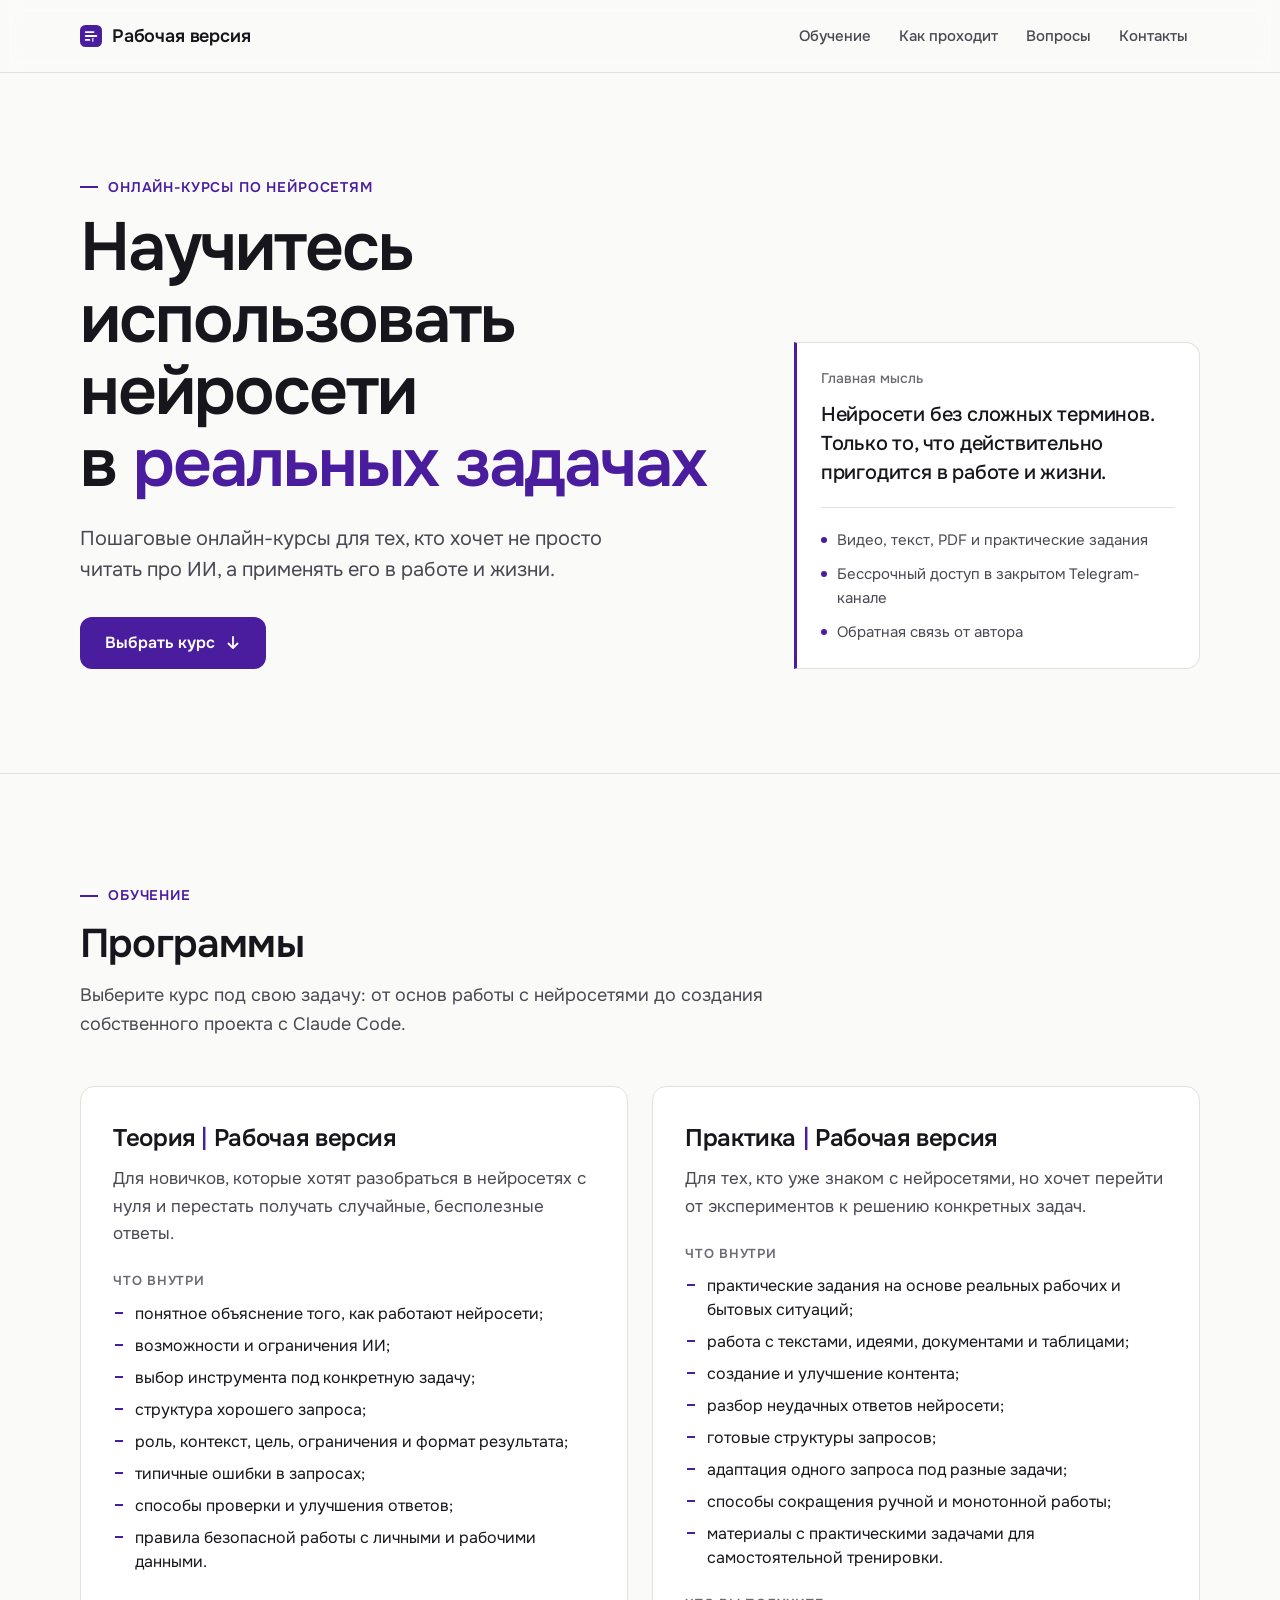
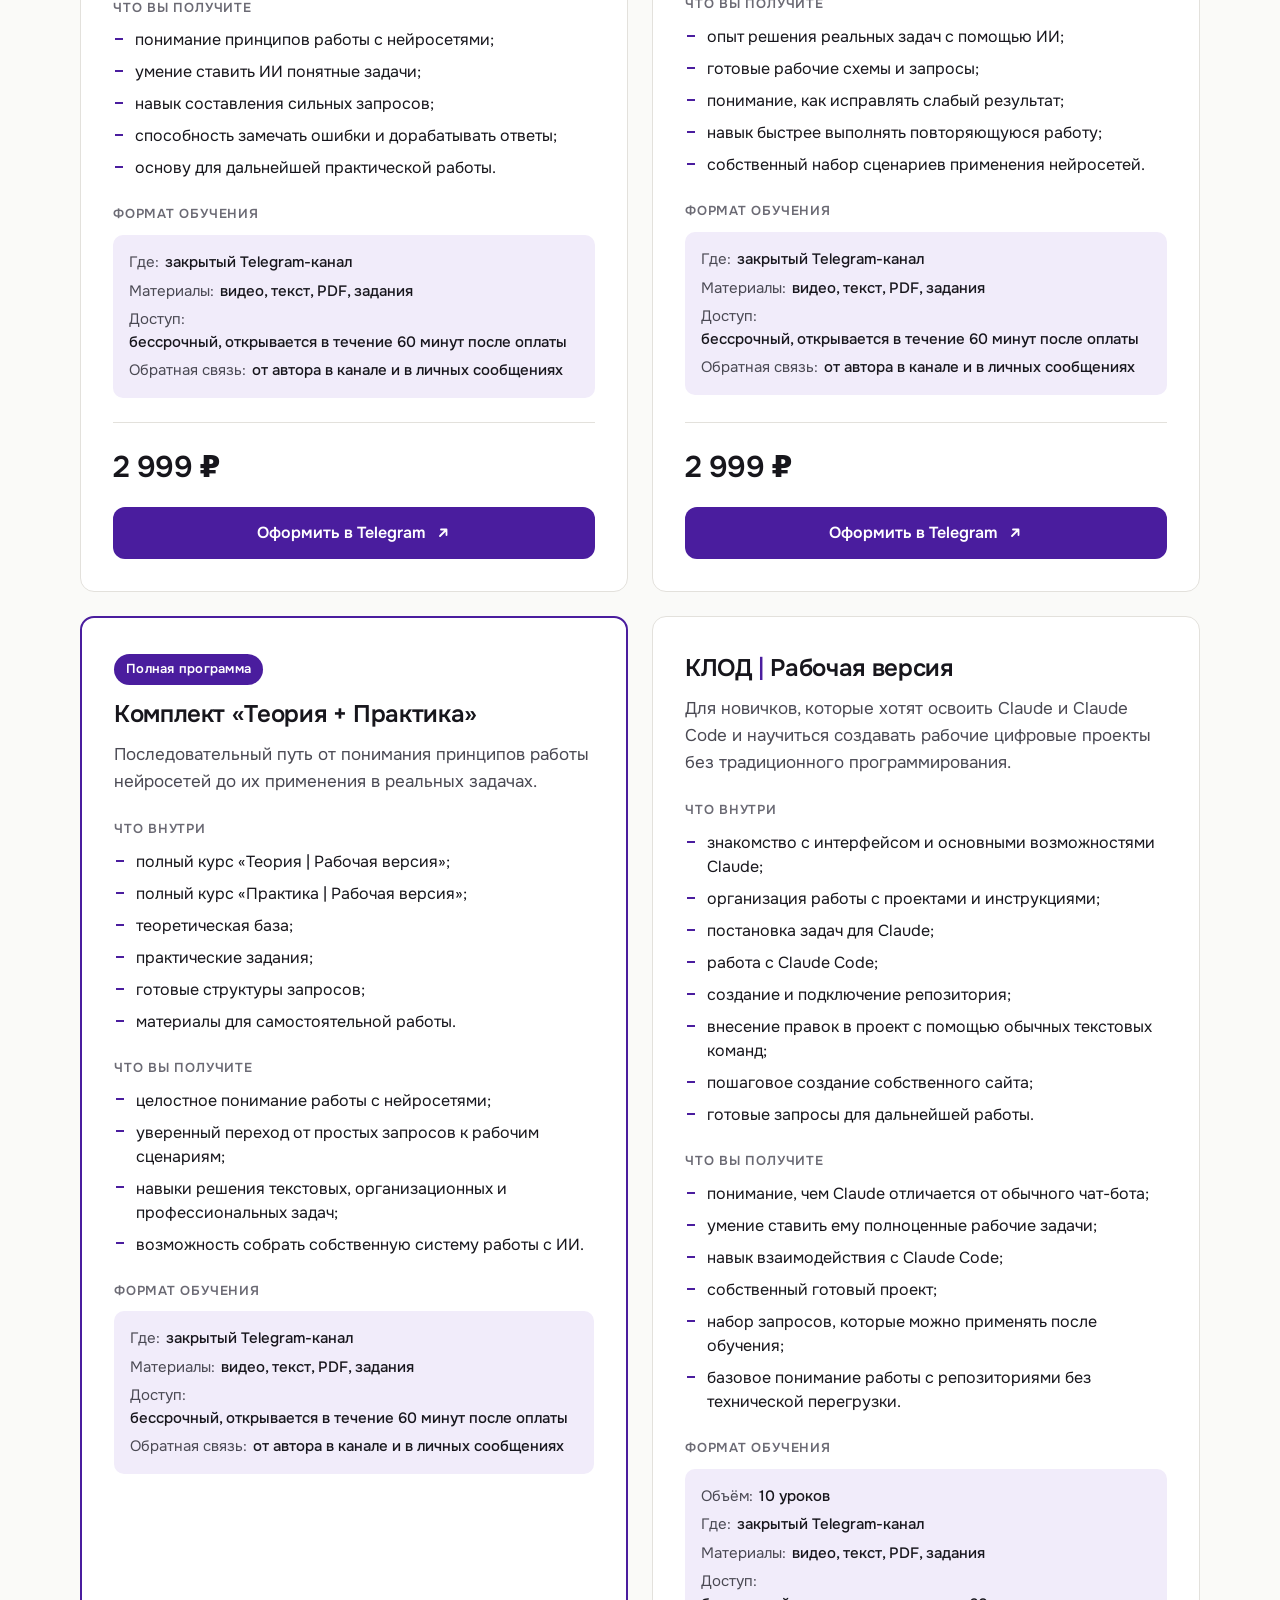
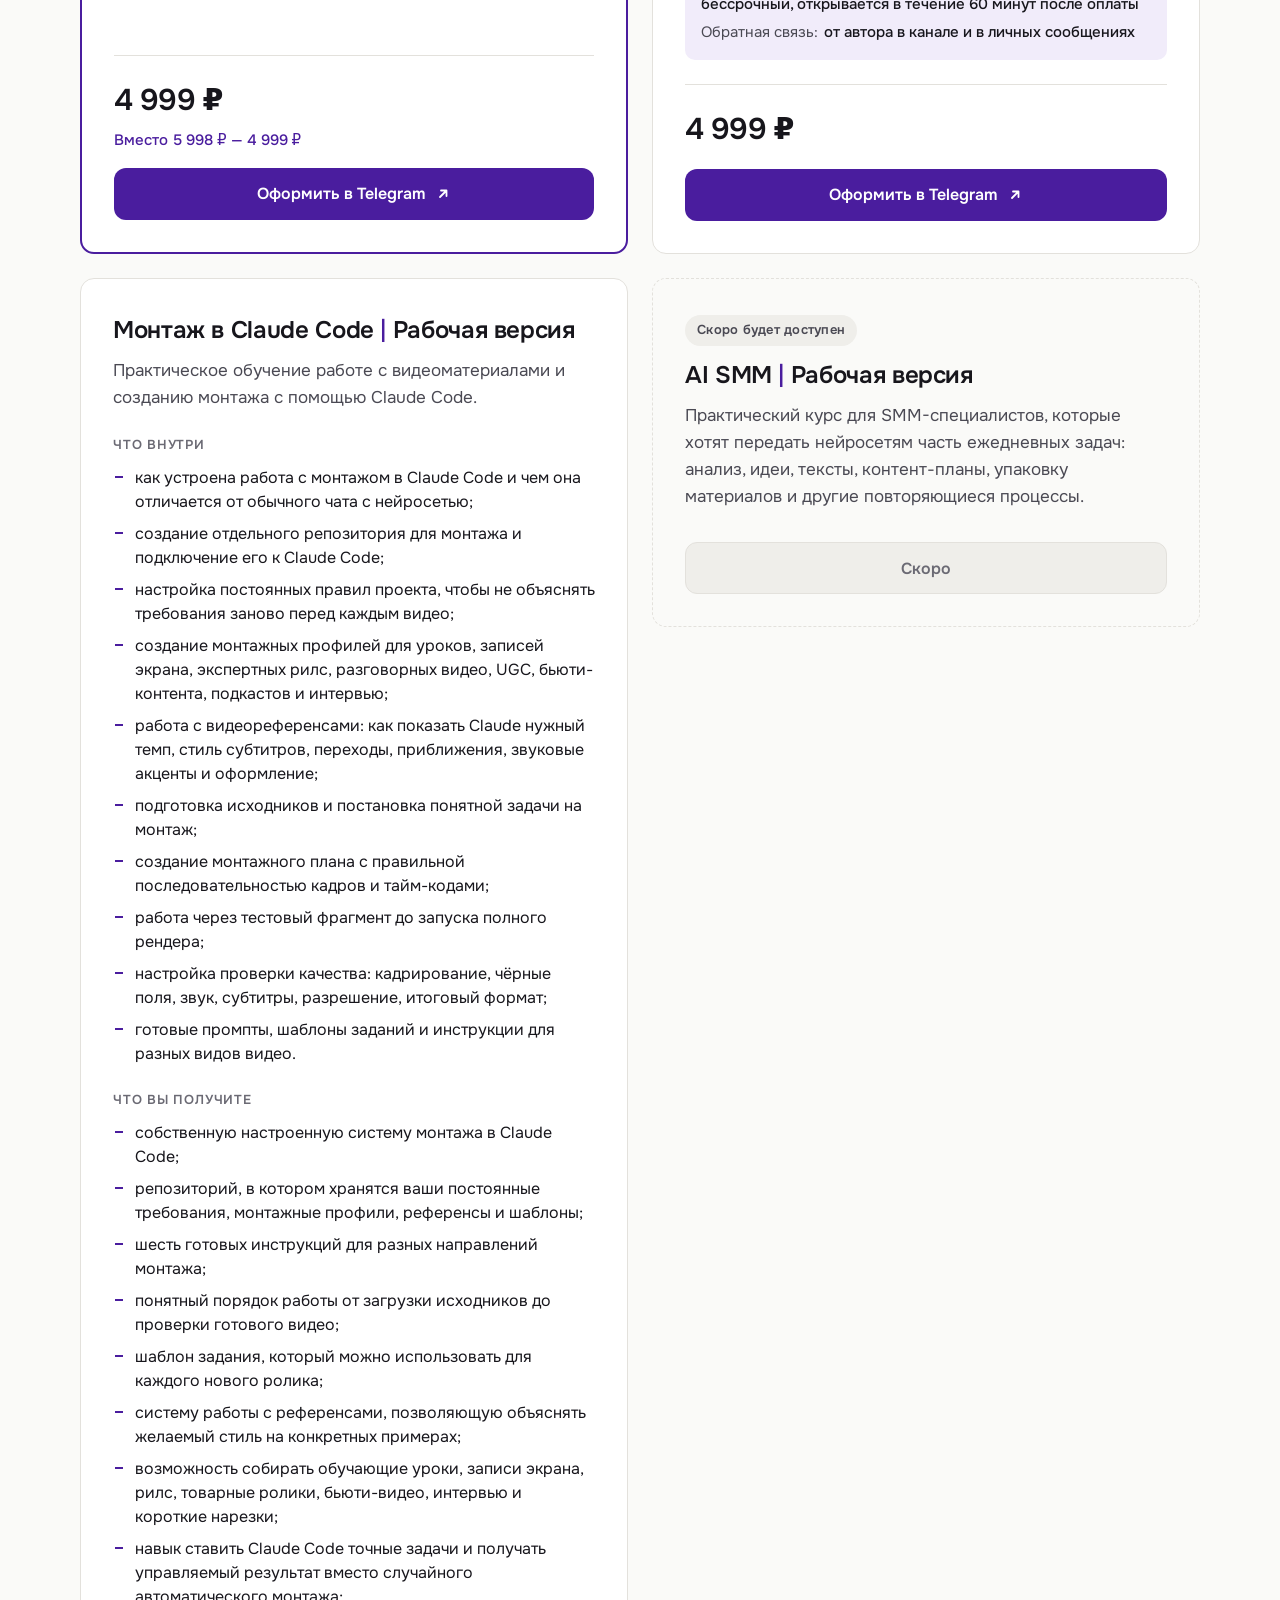
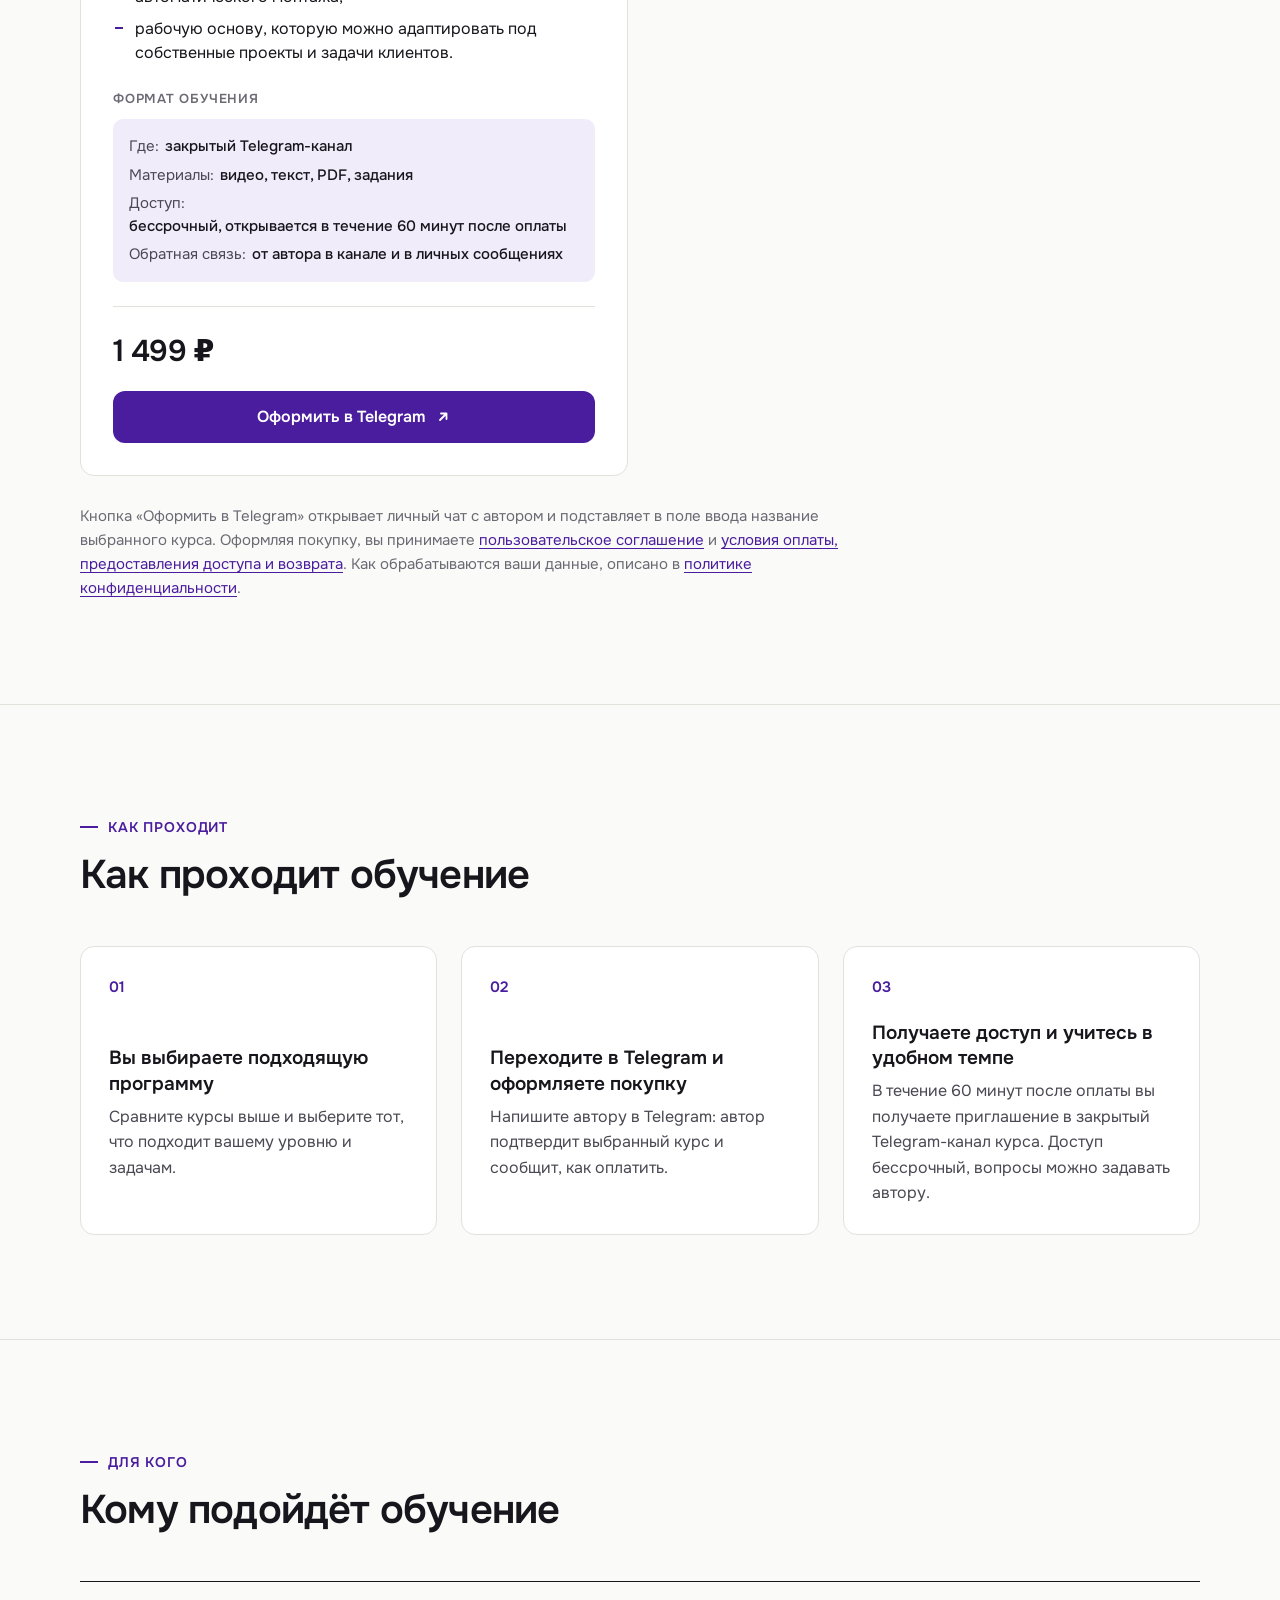
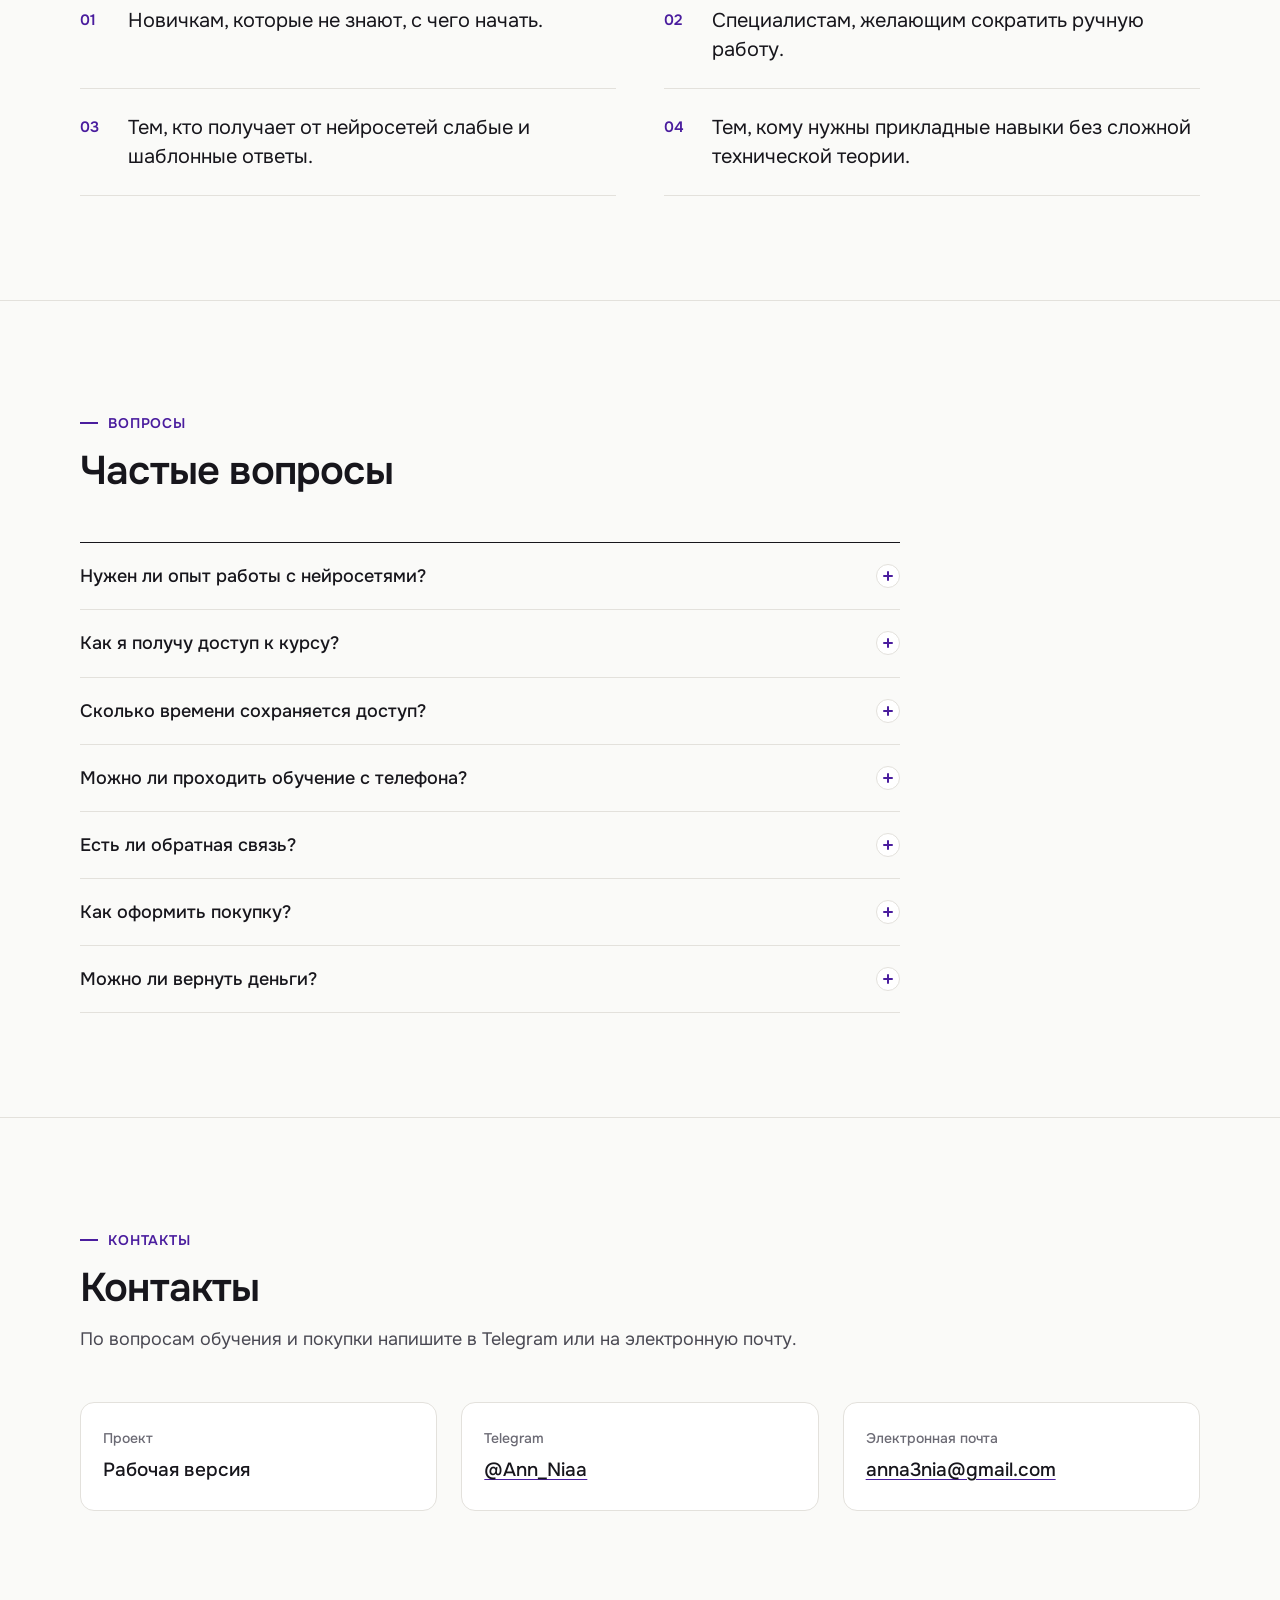
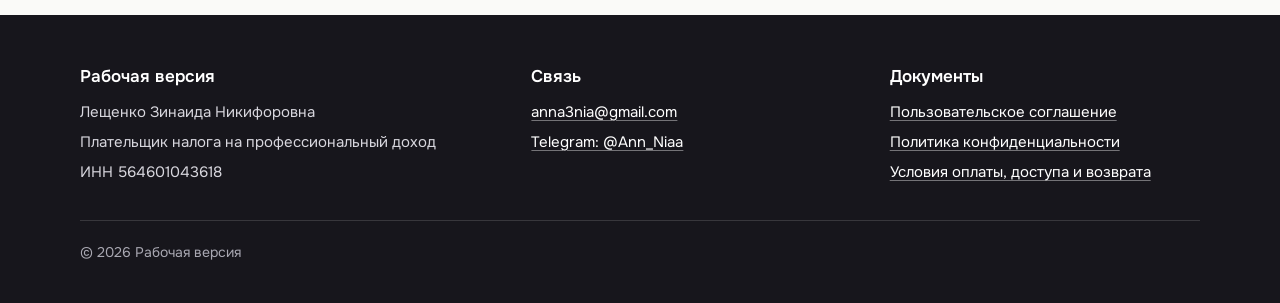
==== index.html @ 1f424701 "Программа курса «Монтаж в Claude Code»: что внутри и что вы получите Co-Authored-By: Claude Opus 5.5" ====
<!doctype html>
<html lang="ru">
<head>
  <meta charset="utf-8">
  <meta name="viewport" content="width=device-width, initial-scale=1">
  <title>Рабочая версия — онлайн-курсы по нейросетям</title>
  <meta name="description" content="Пошаговые онлайн-курсы по нейросетям для новичков и специалистов: теория, практика и работа с Claude и Claude Code. Материалы в закрытом Telegram-канале, бессрочный доступ, обратная связь от автора.">
  <meta name="theme-color" content="#fafaf8">
  <meta property="og:type" content="website">
  <meta property="og:locale" content="ru_RU">
  <meta property="og:title" content="Рабочая версия — онлайн-курсы по нейросетям">
  <meta property="og:description" content="Нейросети без сложных терминов. Только то, что действительно пригодится в работе и жизни.">
  <link rel="icon" href="favicon.svg" type="image/svg+xml">
  <link rel="preload" href="assets/fonts/onest-cyrillic-400-normal.woff2" as="font" type="font/woff2" crossorigin>
  <link rel="preload" href="assets/fonts/onest-cyrillic-600-normal.woff2" as="font" type="font/woff2" crossorigin>
  <link rel="stylesheet" href="assets/styles.css">
  <script>document.documentElement.classList.add("js");</script>
</head>
<body>
  <a class="skip-link" href="#main">Перейти к содержанию</a>

  <header class="site-header">
    <div class="container header-inner">
      <a class="logo" href="#top" aria-label="Рабочая версия — в начало страницы">
        <img class="logo-mark" src="favicon.svg" alt="" width="22" height="22">
        Рабочая версия
      </a>
      <button class="nav-toggle" type="button" aria-expanded="false" aria-controls="site-nav" aria-label="Открыть меню">
        <span class="nav-toggle-icon" aria-hidden="true"></span>
        Меню
      </button>
      <nav class="site-nav" id="site-nav" aria-label="Основная навигация">
        <ul>
          <li><a href="#courses">Обучение</a></li>
          <li><a href="#how">Как проходит</a></li>
          <li><a href="#faq">Вопросы</a></li>
          <li><a href="#contacts">Контакты</a></li>
        </ul>
      </nav>
    </div>
  </header>

  <main id="main">
    <section class="hero" id="top" aria-labelledby="hero-title">
      <div class="container hero-grid">
        <div>
          <p class="eyebrow">Онлайн-курсы по нейросетям</p>
          <h1 id="hero-title">Научитесь использовать нейросети в&nbsp;<span class="accent">реальных задачах</span></h1>
          <p class="hero-sub">Пошаговые онлайн-курсы для тех, кто хочет не просто читать про ИИ, а применять его в работе и жизни.</p>
          <div class="hero-actions">
            <a class="btn btn-primary" href="#courses">
              Выбрать курс
              <svg class="btn-arrow" viewBox="0 0 16 16" fill="none" aria-hidden="true"><path d="M8 2v11M3.5 8.5 8 13l4.5-4.5" stroke="currentColor" stroke-width="1.8" stroke-linecap="round" stroke-linejoin="round"/></svg>
            </a>
          </div>
        </div>
        <aside class="hero-note" aria-label="Главная мысль проекта">
          <p class="hero-note-label">Главная мысль</p>
          <p class="hero-note-text">Нейросети без сложных терминов. Только то, что действительно пригодится в&nbsp;работе и&nbsp;жизни.</p>
          <ul class="hero-note-list">
            <li>Видео, текст, PDF и практические задания</li>
            <li>Бессрочный доступ в закрытом Telegram-канале</li>
            <li>Обратная связь от автора</li>
          </ul>
        </aside>
      </div>
    </section>

    <section class="section" id="courses" aria-labelledby="courses-title">
      <div class="container">
        <div class="section-head">
          <p class="eyebrow">Обучение</p>
          <h2 id="courses-title">Программы</h2>
          <p class="section-lead">Выберите курс под свою задачу: от основ работы с нейросетями до создания собственного проекта с Claude Code.</p>
        </div>

        <div class="courses-grid">
          <!-- Теория -->
          <article class="course" aria-labelledby="c-theory">
            <h3 class="course-title" id="c-theory">Теория <span class="sep">|</span> Рабочая версия</h3>
            <p class="course-for">Для новичков, которые хотят разобраться в нейросетях с нуля и перестать получать случайные, бесполезные ответы.</p>

            <div class="course-block">
              <h4>Что внутри</h4>
              <ul class="check-list">
                <li>понятное объяснение того, как работают нейросети;</li>
                <li>возможности и ограничения ИИ;</li>
                <li>выбор инструмента под конкретную задачу;</li>
                <li>структура хорошего запроса;</li>
                <li>роль, контекст, цель, ограничения и формат результата;</li>
                <li>типичные ошибки в запросах;</li>
                <li>способы проверки и улучшения ответов;</li>
                <li>правила безопасной работы с личными и рабочими данными.</li>
              </ul>
            </div>

            <div class="course-block">
              <h4>Что вы получите</h4>
              <ul class="check-list">
                <li>понимание принципов работы с нейросетями;</li>
                <li>умение ставить ИИ понятные задачи;</li>
                <li>навык составления сильных запросов;</li>
                <li>способность замечать ошибки и дорабатывать ответы;</li>
                <li>основу для дальнейшей практической работы.</li>
              </ul>
            </div>

            <div class="course-block">
              <h4>Формат обучения</h4>
              <dl class="course-format">
                <div><dt>Где:</dt><dd>закрытый Telegram-канал</dd></div>
                <div><dt>Материалы:</dt><dd>видео, текст, PDF, задания</dd></div>
                <div><dt>Доступ:</dt><dd>бессрочный, открывается в течение 60 минут после оплаты</dd></div>
                <div><dt>Обратная связь:</dt><dd>от автора в канале и в личных сообщениях</dd></div>
              </dl>
            </div>

            <div class="course-buy">
              <div class="course-buy-inner">
                <p class="price"><span class="price-value">2&nbsp;999&nbsp;₽</span></p>
                <a class="btn btn-primary" href="https://t.me/Ann_Niaa?text=%D0%97%D0%B4%D1%80%D0%B0%D0%B2%D1%81%D1%82%D0%B2%D1%83%D0%B9%D1%82%D0%B5%21%20%D0%A5%D0%BE%D1%87%D1%83%20%D0%BE%D1%84%D0%BE%D1%80%D0%BC%D0%B8%D1%82%D1%8C%20%D0%BA%D1%83%D1%80%D1%81%20%C2%AB%D0%A2%D0%B5%D0%BE%D1%80%D0%B8%D1%8F%20%7C%20%D0%A0%D0%B0%D0%B1%D0%BE%D1%87%D0%B0%D1%8F%20%D0%B2%D0%B5%D1%80%D1%81%D0%B8%D1%8F%C2%BB%20%D0%B7%D0%B0%202%20999%20%E2%82%BD." target="_blank" rel="noopener noreferrer" aria-label="Оформить в Telegram курс «Теория | Рабочая версия» (откроется в новой вкладке)">
                  Оформить в Telegram
                  <svg class="btn-arrow" viewBox="0 0 16 16" fill="none" aria-hidden="true"><path d="M5 11 11 5M6 4.5h5.5V10" stroke="currentColor" stroke-width="1.8" stroke-linecap="round" stroke-linejoin="round"/></svg>
                </a>
              </div>
            </div>
          </article>

          <!-- Практика -->
          <article class="course" aria-labelledby="c-practice">
            <h3 class="course-title" id="c-practice">Практика <span class="sep">|</span> Рабочая версия</h3>
            <p class="course-for">Для тех, кто уже знаком с нейросетями, но хочет перейти от экспериментов к решению конкретных задач.</p>

            <div class="course-block">
              <h4>Что внутри</h4>
              <ul class="check-list">
                <li>практические задания на основе реальных рабочих и бытовых ситуаций;</li>
                <li>работа с текстами, идеями, документами и таблицами;</li>
                <li>создание и улучшение контента;</li>
                <li>разбор неудачных ответов нейросети;</li>
                <li>готовые структуры запросов;</li>
                <li>адаптация одного запроса под разные задачи;</li>
                <li>способы сокращения ручной и монотонной работы;</li>
                <li>материалы с практическими задачами для самостоятельной тренировки.</li>
              </ul>
            </div>

            <div class="course-block">
              <h4>Что вы получите</h4>
              <ul class="check-list">
                <li>опыт решения реальных задач с помощью ИИ;</li>
                <li>готовые рабочие схемы и запросы;</li>
                <li>понимание, как исправлять слабый результат;</li>
                <li>навык быстрее выполнять повторяющуюся работу;</li>
                <li>собственный набор сценариев применения нейросетей.</li>
              </ul>
            </div>

            <div class="course-block">
              <h4>Формат обучения</h4>
              <dl class="course-format">
                <div><dt>Где:</dt><dd>закрытый Telegram-канал</dd></div>
                <div><dt>Материалы:</dt><dd>видео, текст, PDF, задания</dd></div>
                <div><dt>Доступ:</dt><dd>бессрочный, открывается в течение 60 минут после оплаты</dd></div>
                <div><dt>Обратная связь:</dt><dd>от автора в канале и в личных сообщениях</dd></div>
              </dl>
            </div>

            <div class="course-buy">
              <div class="course-buy-inner">
                <p class="price"><span class="price-value">2&nbsp;999&nbsp;₽</span></p>
                <a class="btn btn-primary" href="https://t.me/Ann_Niaa?text=%D0%97%D0%B4%D1%80%D0%B0%D0%B2%D1%81%D1%82%D0%B2%D1%83%D0%B9%D1%82%D0%B5%21%20%D0%A5%D0%BE%D1%87%D1%83%20%D0%BE%D1%84%D0%BE%D1%80%D0%BC%D0%B8%D1%82%D1%8C%20%D0%BA%D1%83%D1%80%D1%81%20%C2%AB%D0%9F%D1%80%D0%B0%D0%BA%D1%82%D0%B8%D0%BA%D0%B0%20%7C%20%D0%A0%D0%B0%D0%B1%D0%BE%D1%87%D0%B0%D1%8F%20%D0%B2%D0%B5%D1%80%D1%81%D0%B8%D1%8F%C2%BB%20%D0%B7%D0%B0%202%20999%20%E2%82%BD." target="_blank" rel="noopener noreferrer" aria-label="Оформить в Telegram курс «Практика | Рабочая версия» (откроется в новой вкладке)">
                  Оформить в Telegram
                  <svg class="btn-arrow" viewBox="0 0 16 16" fill="none" aria-hidden="true"><path d="M5 11 11 5M6 4.5h5.5V10" stroke="currentColor" stroke-width="1.8" stroke-linecap="round" stroke-linejoin="round"/></svg>
                </a>
              </div>
            </div>
          </article>

          <!-- Комплект -->
          <article class="course course--featured" aria-labelledby="c-bundle">
            <span class="badge">Полная программа</span>
            <h3 class="course-title" id="c-bundle">Комплект «Теория + Практика»</h3>
            <p class="course-for">Последовательный путь от понимания принципов работы нейросетей до их применения в реальных задачах.</p>

            <div class="course-block">
              <h4>Что внутри</h4>
              <ul class="check-list">
                <li>полный курс «Теория | Рабочая версия»;</li>
                <li>полный курс «Практика | Рабочая версия»;</li>
                <li>теоретическая база;</li>
                <li>практические задания;</li>
                <li>готовые структуры запросов;</li>
                <li>материалы для самостоятельной работы.</li>
              </ul>
            </div>

            <div class="course-block">
              <h4>Что вы получите</h4>
              <ul class="check-list">
                <li>целостное понимание работы с нейросетями;</li>
                <li>уверенный переход от простых запросов к рабочим сценариям;</li>
                <li>навыки решения текстовых, организационных и профессиональных задач;</li>
                <li>возможность собрать собственную систему работы с ИИ.</li>
              </ul>
            </div>

            <div class="course-block">
              <h4>Формат обучения</h4>
              <dl class="course-format">
                <div><dt>Где:</dt><dd>закрытый Telegram-канал</dd></div>
                <div><dt>Материалы:</dt><dd>видео, текст, PDF, задания</dd></div>
                <div><dt>Доступ:</dt><dd>бессрочный, открывается в течение 60 минут после оплаты</dd></div>
                <div><dt>Обратная связь:</dt><dd>от автора в канале и в личных сообщениях</dd></div>
              </dl>
            </div>

            <div class="course-buy">
              <div class="course-buy-inner">
                <p class="price">
                  <span class="price-value">4&nbsp;999&nbsp;₽</span>
                  <span class="price-note">Вместо 5&nbsp;998&nbsp;₽ — 4&nbsp;999&nbsp;₽</span>
                </p>
                <a class="btn btn-primary" href="https://t.me/Ann_Niaa?text=%D0%97%D0%B4%D1%80%D0%B0%D0%B2%D1%81%D1%82%D0%B2%D1%83%D0%B9%D1%82%D0%B5%21%20%D0%A5%D0%BE%D1%87%D1%83%20%D0%BE%D1%84%D0%BE%D1%80%D0%BC%D0%B8%D1%82%D1%8C%20%D0%BA%D0%BE%D0%BC%D0%BF%D0%BB%D0%B5%D0%BA%D1%82%20%C2%AB%D0%A2%D0%B5%D0%BE%D1%80%D0%B8%D1%8F%20%2B%20%D0%9F%D1%80%D0%B0%D0%BA%D1%82%D0%B8%D0%BA%D0%B0%C2%BB%20%D0%B7%D0%B0%204%20999%20%E2%82%BD." target="_blank" rel="noopener noreferrer" aria-label="Оформить в Telegram комплект «Теория + Практика» (откроется в новой вкладке)">
                  Оформить в Telegram
                  <svg class="btn-arrow" viewBox="0 0 16 16" fill="none" aria-hidden="true"><path d="M5 11 11 5M6 4.5h5.5V10" stroke="currentColor" stroke-width="1.8" stroke-linecap="round" stroke-linejoin="round"/></svg>
                </a>
              </div>
            </div>
          </article>

          <!-- КЛОД -->
          <article class="course" aria-labelledby="c-claude">
            <h3 class="course-title" id="c-claude">КЛОД <span class="sep">|</span> Рабочая версия</h3>
            <p class="course-for">Для новичков, которые хотят освоить Claude и Claude Code и научиться создавать рабочие цифровые проекты без традиционного программирования.</p>

            <div class="course-block">
              <h4>Что внутри</h4>
              <ul class="check-list">
                <li>знакомство с интерфейсом и основными возможностями Claude;</li>
                <li>организация работы с проектами и инструкциями;</li>
                <li>постановка задач для Claude;</li>
                <li>работа с Claude Code;</li>
                <li>создание и подключение репозитория;</li>
                <li>внесение правок в проект с помощью обычных текстовых команд;</li>
                <li>пошаговое создание собственного сайта;</li>
                <li>готовые запросы для дальнейшей работы.</li>
              </ul>
            </div>

            <div class="course-block">
              <h4>Что вы получите</h4>
              <ul class="check-list">
                <li>понимание, чем Claude отличается от обычного чат-бота;</li>
                <li>умение ставить ему полноценные рабочие задачи;</li>
                <li>навык взаимодействия с Claude Code;</li>
                <li>собственный готовый проект;</li>
                <li>набор запросов, которые можно применять после обучения;</li>
                <li>базовое понимание работы с репозиториями без технической перегрузки.</li>
              </ul>
            </div>

            <div class="course-block">
              <h4>Формат обучения</h4>
              <dl class="course-format">
                <div><dt>Объём:</dt><dd>10 уроков</dd></div>
                <div><dt>Где:</dt><dd>закрытый Telegram-канал</dd></div>
                <div><dt>Материалы:</dt><dd>видео, текст, PDF, задания</dd></div>
                <div><dt>Доступ:</dt><dd>бессрочный, открывается в течение 60 минут после оплаты</dd></div>
                <div><dt>Обратная связь:</dt><dd>от автора в канале и в личных сообщениях</dd></div>
              </dl>
            </div>

            <div class="course-buy">
              <div class="course-buy-inner">
                <p class="price"><span class="price-value">4&nbsp;999&nbsp;₽</span></p>
                <a class="btn btn-primary" href="https://t.me/Ann_Niaa?text=%D0%97%D0%B4%D1%80%D0%B0%D0%B2%D1%81%D1%82%D0%B2%D1%83%D0%B9%D1%82%D0%B5%21%20%D0%A5%D0%BE%D1%87%D1%83%20%D0%BE%D1%84%D0%BE%D1%80%D0%BC%D0%B8%D1%82%D1%8C%20%D0%BA%D1%83%D1%80%D1%81%20%C2%AB%D0%9A%D0%9B%D0%9E%D0%94%20%7C%20%D0%A0%D0%B0%D0%B1%D0%BE%D1%87%D0%B0%D1%8F%20%D0%B2%D0%B5%D1%80%D1%81%D0%B8%D1%8F%C2%BB%20%D0%B7%D0%B0%204%20999%20%E2%82%BD." target="_blank" rel="noopener noreferrer" aria-label="Оформить в Telegram курс «КЛОД | Рабочая версия» (откроется в новой вкладке)">
                  Оформить в Telegram
                  <svg class="btn-arrow" viewBox="0 0 16 16" fill="none" aria-hidden="true"><path d="M5 11 11 5M6 4.5h5.5V10" stroke="currentColor" stroke-width="1.8" stroke-linecap="round" stroke-linejoin="round"/></svg>
                </a>
              </div>
            </div>
          </article>

          <!-- Монтаж в Claude Code -->
          <article class="course" aria-labelledby="c-video">
            <h3 class="course-title" id="c-video">Монтаж в Claude Code <span class="sep">|</span> Рабочая версия</h3>
            <p class="course-for">Практическое обучение работе с видеоматериалами и созданию монтажа с помощью Claude Code.</p>

            <div class="course-block">
              <h4>Что внутри</h4>
              <ul class="check-list">
                <li>как устроена работа с монтажом в Claude Code и чем она отличается от обычного чата с нейросетью;</li>
                <li>создание отдельного репозитория для монтажа и подключение его к Claude Code;</li>
                <li>настройка постоянных правил проекта, чтобы не объяснять требования заново перед каждым видео;</li>
                <li>создание монтажных профилей для уроков, записей экрана, экспертных рилс, разговорных видео, UGC, бьюти-контента, подкастов и интервью;</li>
                <li>работа с видеореференсами: как показать Claude нужный темп, стиль субтитров, переходы, приближения, звуковые акценты и оформление;</li>
                <li>подготовка исходников и постановка понятной задачи на монтаж;</li>
                <li>создание монтажного плана с правильной последовательностью кадров и тайм-кодами;</li>
                <li>работа через тестовый фрагмент до запуска полного рендера;</li>
                <li>настройка проверки качества: кадрирование, чёрные поля, звук, субтитры, разрешение, итоговый формат;</li>
                <li>готовые промпты, шаблоны заданий и инструкции для разных видов видео.</li>
              </ul>
            </div>

            <div class="course-block">
              <h4>Что вы получите</h4>
              <ul class="check-list">
                <li>собственную настроенную систему монтажа в Claude Code;</li>
                <li>репозиторий, в котором хранятся ваши постоянные требования, монтажные профили, референсы и шаблоны;</li>
                <li>шесть готовых инструкций для разных направлений монтажа;</li>
                <li>понятный порядок работы от загрузки исходников до проверки готового видео;</li>
                <li>шаблон задания, который можно использовать для каждого нового ролика;</li>
                <li>систему работы с референсами, позволяющую объяснять желаемый стиль на конкретных примерах;</li>
                <li>возможность собирать обучающие уроки, записи экрана, рилс, товарные ролики, бьюти-видео, интервью и короткие нарезки;</li>
                <li>навык ставить Claude Code точные задачи и получать управляемый результат вместо случайного автоматического монтажа;</li>
                <li>рабочую основу, которую можно адаптировать под собственные проекты и задачи клиентов.</li>
              </ul>
            </div>

            <div class="course-block">
              <h4>Формат обучения</h4>
              <dl class="course-format">
                <div><dt>Где:</dt><dd>закрытый Telegram-канал</dd></div>
                <div><dt>Материалы:</dt><dd>видео, текст, PDF, задания</dd></div>
                <div><dt>Доступ:</dt><dd>бессрочный, открывается в течение 60 минут после оплаты</dd></div>
                <div><dt>Обратная связь:</dt><dd>от автора в канале и в личных сообщениях</dd></div>
              </dl>
            </div>

            <div class="course-buy">
              <div class="course-buy-inner">
                <p class="price"><span class="price-value">1&nbsp;499&nbsp;₽</span></p>
                <a class="btn btn-primary" href="https://t.me/Ann_Niaa?text=%D0%97%D0%B4%D1%80%D0%B0%D0%B2%D1%81%D1%82%D0%B2%D1%83%D0%B9%D1%82%D0%B5%21%20%D0%A5%D0%BE%D1%87%D1%83%20%D0%BE%D1%84%D0%BE%D1%80%D0%BC%D0%B8%D1%82%D1%8C%20%D0%BA%D1%83%D1%80%D1%81%20%C2%AB%D0%9C%D0%BE%D0%BD%D1%82%D0%B0%D0%B6%20%D0%B2%20Claude%20Code%20%7C%20%D0%A0%D0%B0%D0%B1%D0%BE%D1%87%D0%B0%D1%8F%20%D0%B2%D0%B5%D1%80%D1%81%D0%B8%D1%8F%C2%BB%20%D0%B7%D0%B0%201%20499%20%E2%82%BD." target="_blank" rel="noopener noreferrer" aria-label="Оформить в Telegram курс «Монтаж в Claude Code | Рабочая версия» (откроется в новой вкладке)">
                  Оформить в Telegram
                  <svg class="btn-arrow" viewBox="0 0 16 16" fill="none" aria-hidden="true"><path d="M5 11 11 5M6 4.5h5.5V10" stroke="currentColor" stroke-width="1.8" stroke-linecap="round" stroke-linejoin="round"/></svg>
                </a>
              </div>
            </div>
          </article>

          <article class="course course--soon" aria-labelledby="c-smm">
            <span class="badge badge--muted">Скоро будет доступен</span>
            <h3 class="course-title" id="c-smm">AI SMM <span class="sep">|</span> Рабочая версия</h3>
            <p class="course-for">Практический курс для SMM-специалистов, которые хотят передать нейросетям часть ежедневных задач: анализ, идеи, тексты, контент-планы, упаковку материалов и другие повторяющиеся процессы.</p>
            <div class="course-buy">
              <button class="btn" type="button" disabled>Скоро</button>
            </div>
          </article>
        </div>

        <p class="buy-note">Кнопка «Оформить в Telegram» открывает личный чат с автором и подставляет в поле ввода название выбранного курса. Оформляя покупку, вы принимаете <a href="agreement.html">пользовательское соглашение</a> и <a href="refund.html">условия оплаты, предоставления доступа и возврата</a>. Как обрабатываются ваши данные, описано в <a href="privacy.html">политике конфиденциальности</a>.</p>
      </div>
    </section>

    <section class="section" id="how" aria-labelledby="how-title">
      <div class="container">
        <div class="section-head">
          <p class="eyebrow">Как проходит</p>
          <h2 id="how-title">Как проходит обучение</h2>
        </div>
        <ol class="steps">
          <li class="step">
            <div>
              <h3>Вы выбираете подходящую программу</h3>
              <p>Сравните курсы выше и выберите тот, что подходит вашему уровню и задачам.</p>
            </div>
          </li>
          <li class="step">
            <div>
              <h3>Переходите в Telegram и оформляете покупку</h3>
              <p>Напишите автору в Telegram: автор подтвердит выбранный курс и сообщит, как оплатить.</p>
            </div>
          </li>
          <li class="step">
            <div>
              <h3>Получаете доступ и учитесь в удобном темпе</h3>
              <p>В течение 60 минут после оплаты вы получаете приглашение в закрытый Telegram-канал курса. Доступ бессрочный, вопросы можно задавать автору.</p>
            </div>
          </li>
        </ol>
      </div>
    </section>

    <section class="section" id="audience" aria-labelledby="audience-title">
      <div class="container">
        <div class="section-head">
          <p class="eyebrow">Для кого</p>
          <h2 id="audience-title">Кому подойдёт обучение</h2>
        </div>
        <ul class="audience">
          <li><span class="audience-num" aria-hidden="true">01</span><span>Новичкам, которые не знают, с чего начать.</span></li>
          <li><span class="audience-num" aria-hidden="true">02</span><span>Специалистам, желающим сократить ручную работу.</span></li>
          <li><span class="audience-num" aria-hidden="true">03</span><span>Тем, кто получает от нейросетей слабые и шаблонные ответы.</span></li>
          <li><span class="audience-num" aria-hidden="true">04</span><span>Тем, кому нужны прикладные навыки без сложной технической теории.</span></li>
        </ul>
      </div>
    </section>

    <section class="section" id="faq" aria-labelledby="faq-title">
      <div class="container">
        <div class="section-head">
          <p class="eyebrow">Вопросы</p>
          <h2 id="faq-title">Частые вопросы</h2>
        </div>
        <div class="faq">
          <details>
            <summary>Нужен ли опыт работы с нейросетями?<span class="faq-icon" aria-hidden="true"></span></summary>
            <div class="faq-answer">
              <p>Нет. Курсы «Теория | Рабочая версия» и «КЛОД | Рабочая версия» рассчитаны на новичков. Курс «Практика | Рабочая версия» подойдёт тем, кто уже знаком с нейросетями. Если вы начинаете с нуля и хотите пройти обе ступени, выберите комплект «Теория + Практика».</p>
            </div>
          </details>
          <details>
            <summary>Как я получу доступ к курсу?<span class="faq-icon" aria-hidden="true"></span></summary>
            <div class="faq-answer">
              <p>В течение 60 минут после оплаты автор отправит вам в Telegram приглашение в закрытый канал курса. Все материалы — видео, текст, PDF и задания — находятся в этом канале.</p>
            </div>
          </details>
          <details>
            <summary>Сколько времени сохраняется доступ?<span class="faq-icon" aria-hidden="true"></span></summary>
            <div class="faq-answer">
              <p>Доступ бессрочный: возвращаться к материалам можно в любое время.</p>
            </div>
          </details>
          <details>
            <summary>Можно ли проходить обучение с телефона?<span class="faq-icon" aria-hidden="true"></span></summary>
            <div class="faq-answer">
              <p>Да. Материалы находятся в Telegram, поэтому их удобно открывать с телефона, планшета или компьютера — везде, где установлен Telegram.</p>
            </div>
          </details>
          <details>
            <summary>Есть ли обратная связь?<span class="faq-icon" aria-hidden="true"></span></summary>
            <div class="faq-answer">
              <p>Да. Вопросы можно задать автору прямо в канале курса или в личных сообщениях в Telegram.</p>
            </div>
          </details>
          <details>
            <summary>Как оформить покупку?<span class="faq-icon" aria-hidden="true"></span></summary>
            <div class="faq-answer">
              <p>Нажмите «Оформить в Telegram» в карточке нужного курса — откроется чат с автором. Отправьте сообщение, и автор подтвердит заказ и сообщит, как оплатить. После оплаты вы получите чек и приглашение в закрытый канал курса.</p>
            </div>
          </details>
          <details>
            <summary>Можно ли вернуть деньги?<span class="faq-icon" aria-hidden="true"></span></summary>
            <div class="faq-answer">
              <p>Да, до открытия доступа к курсу: деньги возвращаются полностью. После того как доступ к материалам предоставлен, деньги не возвращаются.</p>
              <p>Подробнее — в <a href="refund.html">условиях оплаты, предоставления доступа и возврата</a>.</p>
            </div>
          </details>
        </div>
      </div>
    </section>

    <section class="section" id="contacts" aria-labelledby="contacts-title">
      <div class="container">
        <div class="section-head">
          <p class="eyebrow">Контакты</p>
          <h2 id="contacts-title">Контакты</h2>
          <p class="section-lead">По вопросам обучения и покупки напишите в Telegram или на электронную почту.</p>
        </div>
        <div class="contacts-grid">
          <div class="contact-card">
            <span class="contact-label">Проект</span>
            <span class="contact-value">Рабочая версия</span>
          </div>
          <div class="contact-card">
            <span class="contact-label">Telegram</span>
            <span class="contact-value"><a href="https://t.me/Ann_Niaa" target="_blank" rel="noopener noreferrer">@Ann_Niaa</a></span>
          </div>
          <div class="contact-card">
            <span class="contact-label">Электронная почта</span>
            <span class="contact-value"><a href="mailto:anna3nia@gmail.com">anna3nia@gmail.com</a></span>
          </div>
        </div>
      </div>
    </section>
  </main>

  <footer class="site-footer">
    <div class="container">
      <div class="footer-grid">
        <div>
          <p class="footer-title">Рабочая версия</p>
          <ul class="footer-list">
            <li>Лещенко Зинаида Никифоровна</li>
            <li>Плательщик налога на профессиональный доход</li>
            <li>ИНН 564601043618</li>
          </ul>
        </div>
        <div>
          <p class="footer-title">Связь</p>
          <ul class="footer-list">
            <li><a href="mailto:anna3nia@gmail.com">anna3nia@gmail.com</a></li>
            <li><a href="https://t.me/Ann_Niaa" target="_blank" rel="noopener noreferrer">Telegram: @Ann_Niaa</a></li>
          </ul>
        </div>
        <div>
          <p class="footer-title">Документы</p>
          <ul class="footer-list">
            <li><a href="agreement.html">Пользовательское соглашение</a></li>
            <li><a href="privacy.html">Политика конфиденциальности</a></li>
            <li><a href="refund.html">Условия оплаты, доступа и возврата</a></li>
          </ul>
        </div>
      </div>
      <p class="footer-bottom">© <span data-year>2026</span> Рабочая версия</p>
    </div>
  </footer>

  <script src="assets/main.js" defer></script>
</body>
</html>
---- assets/styles.css ----
/* Шрифт Onest (SIL Open Font License 1.1), локальные файлы */
@font-face {
  font-family: "Onest";
  font-style: normal;
  font-weight: 400;
  font-display: swap;
  src: url("fonts/onest-cyrillic-400-normal.woff2") format("woff2");
  unicode-range: U+0301, U+0400-045F, U+0490-0491, U+04B0-04B1, U+2116;
}
@font-face {
  font-family: "Onest";
  font-style: normal;
  font-weight: 400;
  font-display: swap;
  src: url("fonts/onest-latin-400-normal.woff2") format("woff2");
  unicode-range: U+0000-00FF, U+0131, U+0152-0153, U+02BB-02BC, U+02C6, U+02DA, U+02DC, U+0304, U+0308, U+0329, U+2000-206F, U+20AC, U+20BD, U+2122, U+2191, U+2193, U+2212, U+2215, U+FEFF, U+FFFD;
}
@font-face {
  font-family: "Onest";
  font-style: normal;
  font-weight: 500;
  font-display: swap;
  src: url("fonts/onest-cyrillic-500-normal.woff2") format("woff2");
  unicode-range: U+0301, U+0400-045F, U+0490-0491, U+04B0-04B1, U+2116;
}
@font-face {
  font-family: "Onest";
  font-style: normal;
  font-weight: 500;
  font-display: swap;
  src: url("fonts/onest-latin-500-normal.woff2") format("woff2");
  unicode-range: U+0000-00FF, U+0131, U+0152-0153, U+02BB-02BC, U+02C6, U+02DA, U+02DC, U+0304, U+0308, U+0329, U+2000-206F, U+20AC, U+20BD, U+2122, U+2191, U+2193, U+2212, U+2215, U+FEFF, U+FFFD;
}
@font-face {
  font-family: "Onest";
  font-style: normal;
  font-weight: 600;
  font-display: swap;
  src: url("fonts/onest-cyrillic-600-normal.woff2") format("woff2");
  unicode-range: U+0301, U+0400-045F, U+0490-0491, U+04B0-04B1, U+2116;
}
@font-face {
  font-family: "Onest";
  font-style: normal;
  font-weight: 600;
  font-display: swap;
  src: url("fonts/onest-latin-600-normal.woff2") format("woff2");
  unicode-range: U+0000-00FF, U+0131, U+0152-0153, U+02BB-02BC, U+02C6, U+02DA, U+02DC, U+0304, U+0308, U+0329, U+2000-206F, U+20AC, U+20BD, U+2122, U+2191, U+2193, U+2212, U+2215, U+FEFF, U+FFFD;
}

:root {
  --bg: #fafaf8;
  --surface: #ffffff;
  --ink: #17161c;
  --ink-2: #4a4953;
  --muted: #6b6a74;
  --line: #e3e1dc;
  --accent: #4a1d9e;
  --accent-hover: #3b167f;
  --accent-soft: #f1ecfa;
  --focus: #4a1d9e;
  --radius: 14px;
  --container: 1120px;
  --gutter: 20px;
  --header-h: 64px;
  --font: "Onest", system-ui, -apple-system, "Segoe UI", Roboto, Arial, sans-serif;
}

*,
*::before,
*::after {
  box-sizing: border-box;
}

html {
  -webkit-text-size-adjust: 100%;
  text-size-adjust: 100%;
  scroll-padding-top: calc(var(--header-h) + 16px);
}

@media (prefers-reduced-motion: no-preference) {
  html {
    scroll-behavior: smooth;
  }
}

body {
  margin: 0;
  background: var(--bg);
  color: var(--ink);
  font-family: var(--font);
  font-size: 17px;
  line-height: 1.6;
  overflow-wrap: break-word;
}

img,
svg {
  display: block;
  max-width: 100%;
}

h1,
h2,
h3,
p,
ul,
ol,
dl {
  margin: 0;
}

a {
  color: var(--accent);
  text-underline-offset: 3px;
  text-decoration-thickness: 1px;
}

a:hover {
  color: var(--accent-hover);
}

:focus-visible {
  outline: 3px solid var(--focus);
  outline-offset: 3px;
  border-radius: 6px;
}

.skip-link {
  position: absolute;
  left: 12px;
  top: -100px;
  z-index: 100;
  padding: 10px 16px;
  background: var(--ink);
  color: #fff;
  border-radius: 8px;
  text-decoration: none;
}

.skip-link:focus {
  top: 12px;
  color: #fff;
}

.container {
  width: 100%;
  max-width: calc(var(--container) + var(--gutter) * 2);
  margin: 0 auto;
  padding: 0 var(--gutter);
}

/* ---------- Шапка ---------- */

.site-header {
  position: sticky;
  top: 0;
  z-index: 50;
  background: rgba(250, 250, 248, 0.94);
  border-bottom: 1px solid var(--line);
}

@supports (backdrop-filter: blur(8px)) {
  .site-header {
    background: rgba(250, 250, 248, 0.82);
    backdrop-filter: blur(8px);
  }
}

.header-inner {
  display: flex;
  align-items: center;
  justify-content: space-between;
  min-height: var(--header-h);
  gap: 16px;
}

.logo {
  display: inline-flex;
  align-items: center;
  gap: 10px;
  color: var(--ink);
  font-weight: 600;
  font-size: 18px;
  letter-spacing: -0.01em;
  text-decoration: none;
  white-space: nowrap;
}

.logo:hover {
  color: var(--ink);
}

.logo-mark {
  width: 22px;
  height: 22px;
  flex: none;
}

.nav-toggle {
  display: none;
  align-items: center;
  gap: 8px;
  min-height: 44px;
  padding: 0 14px;
  border: 1px solid var(--line);
  border-radius: 10px;
  background: var(--surface);
  color: var(--ink);
  font: inherit;
  font-size: 15px;
  font-weight: 500;
  cursor: pointer;
}

.nav-toggle-icon {
  position: relative;
  width: 16px;
  height: 10px;
}

.nav-toggle-icon::before,
.nav-toggle-icon::after {
  content: "";
  position: absolute;
  left: 0;
  width: 100%;
  height: 2px;
  background: currentColor;
  border-radius: 2px;
  transition: transform 0.2s ease, top 0.2s ease;
}

.nav-toggle-icon::before {
  top: 0;
}

.nav-toggle-icon::after {
  top: 8px;
}

.nav-toggle[aria-expanded="true"] .nav-toggle-icon::before {
  top: 4px;
  transform: rotate(45deg);
}

.nav-toggle[aria-expanded="true"] .nav-toggle-icon::after {
  top: 4px;
  transform: rotate(-45deg);
}

.site-nav ul {
  display: flex;
  gap: 4px;
  padding: 0;
  list-style: none;
}

.site-nav a {
  display: block;
  padding: 8px 12px;
  border-radius: 8px;
  color: var(--ink-2);
  font-size: 15px;
  font-weight: 500;
  text-decoration: none;
}

.site-nav a:hover {
  color: var(--ink);
  background: #efeeea;
}

@media (max-width: 760px) {
  .js .nav-toggle {
    display: inline-flex;
  }

  .js .site-nav {
    position: absolute;
    left: 0;
    right: 0;
    top: 100%;
    display: none;
    background: var(--bg);
    border-bottom: 1px solid var(--line);
    box-shadow: 0 12px 24px rgba(23, 22, 28, 0.06);
  }

  .js .site-nav.is-open {
    display: block;
  }

  .js .site-nav ul {
    flex-direction: column;
    gap: 0;
    padding: 8px var(--gutter) 16px;
  }

  .js .site-nav a {
    padding: 14px 4px;
    font-size: 17px;
    border-radius: 0;
    border-bottom: 1px solid var(--line);
  }

  .js .site-nav li:last-child a {
    border-bottom: 0;
  }

  .js .site-nav a:hover {
    background: none;
    color: var(--accent);
  }

  /* Без JavaScript навигация переносится на отдельную строку */
  html:not(.js) .header-inner {
    flex-wrap: wrap;
    padding: 12px 0;
  }

  html:not(.js) .site-nav ul {
    flex-wrap: wrap;
  }
}

/* ---------- Общие элементы ---------- */

.section {
  padding: 72px 0;
  border-top: 1px solid var(--line);
}

.section-head {
  max-width: 720px;
  margin-bottom: 36px;
}

.eyebrow {
  display: inline-flex;
  align-items: center;
  gap: 10px;
  margin-bottom: 14px;
  color: var(--accent);
  font-size: 14px;
  font-weight: 600;
  letter-spacing: 0.06em;
  text-transform: uppercase;
}

.eyebrow::before {
  content: "";
  width: 18px;
  height: 2px;
  background: currentColor;
}

h2 {
  font-size: clamp(28px, 5vw, 40px);
  line-height: 1.15;
  font-weight: 600;
  letter-spacing: -0.02em;
}

.section-lead {
  margin-top: 14px;
  color: var(--ink-2);
  font-size: 18px;
}

.btn {
  display: inline-flex;
  align-items: center;
  justify-content: center;
  gap: 10px;
  min-height: 52px;
  padding: 14px 24px;
  border: 1px solid transparent;
  border-radius: 12px;
  font: inherit;
  font-size: 16px;
  font-weight: 600;
  line-height: 1.2;
  text-align: center;
  text-decoration: none;
  cursor: pointer;
  transition: background-color 0.15s ease, color 0.15s ease;
}

.btn-primary {
  background: var(--accent);
  color: #fff;
}

.btn-primary:hover {
  background: var(--accent-hover);
  color: #fff;
}

.btn-outline {
  border-color: var(--ink);
  background: transparent;
  color: var(--ink);
}

.btn-outline:hover {
  background: var(--ink);
  color: #fff;
}

.btn[disabled],
.btn[aria-disabled="true"] {
  border-color: var(--line);
  background: #efeeea;
  color: var(--muted);
  cursor: not-allowed;
}

.btn-arrow {
  width: 16px;
  height: 16px;
  flex: none;
}

/* ---------- Первый экран ---------- */

.hero {
  padding: 56px 0 64px;
}

.hero-grid {
  display: grid;
  gap: 40px;
}

.hero h1 {
  max-width: 14ch;
  font-size: clamp(36px, 8.4vw, 68px);
  line-height: 1.06;
  font-weight: 600;
  letter-spacing: -0.03em;
}

.hero h1 .accent {
  color: var(--accent);
}

.hero-sub {
  max-width: 560px;
  margin-top: 22px;
  color: var(--ink-2);
  font-size: clamp(18px, 2.4vw, 20px);
  line-height: 1.55;
}

.hero-actions {
  margin-top: 32px;
}

.hero-note {
  align-self: end;
  padding: 24px;
  border: 1px solid var(--line);
  border-left: 3px solid var(--accent);
  border-radius: 0 var(--radius) var(--radius) 0;
  background: var(--surface);
}

.hero-note-label {
  color: var(--muted);
  font-size: 14px;
  font-weight: 500;
}

.hero-note-text {
  margin-top: 10px;
  font-size: 20px;
  line-height: 1.45;
  font-weight: 500;
  letter-spacing: -0.01em;
}

.hero-note-list {
  display: grid;
  gap: 10px;
  margin-top: 20px;
  padding: 20px 0 0;
  border-top: 1px solid var(--line);
  list-style: none;
  color: var(--ink-2);
  font-size: 15px;
}

.hero-note-list li {
  display: flex;
  gap: 10px;
}

.hero-note-list li::before {
  content: "";
  flex: none;
  width: 6px;
  height: 6px;
  margin-top: 9px;
  background: var(--accent);
  border-radius: 50%;
}

@media (min-width: 900px) {
  .hero {
    padding: 96px 0 104px;
  }

  .hero-grid {
    grid-template-columns: minmax(0, 1.6fr) minmax(0, 1fr);
    gap: 64px;
  }
}

/* ---------- Карточки курсов ---------- */

.courses-grid {
  display: grid;
  gap: 20px;
}

@media (min-width: 900px) {
  .courses-grid {
    grid-template-columns: repeat(2, minmax(0, 1fr));
    gap: 24px;
  }
}

.course {
  position: relative;
  display: flex;
  flex-direction: column;
  padding: 28px 22px 24px;
  border: 1px solid var(--line);
  border-radius: var(--radius);
  background: var(--surface);
}

.course--featured {
  border: 2px solid var(--accent);
}

.badge {
  align-self: flex-start;
  margin-bottom: 14px;
  padding: 5px 12px;
  border-radius: 999px;
  background: var(--accent);
  color: #fff;
  font-size: 13px;
  font-weight: 600;
  letter-spacing: 0.02em;
}

.badge--muted {
  background: #efeeea;
  color: var(--ink-2);
}

.course-title {
  font-size: 24px;
  line-height: 1.25;
  font-weight: 600;
  letter-spacing: -0.015em;
}

.course-title .sep {
  color: var(--accent);
  font-weight: 500;
}

.course-for {
  margin-top: 12px;
  color: var(--ink-2);
}

.course-block {
  margin-top: 24px;
}

.course-block h4 {
  margin: 0 0 10px;
  font-size: 13px;
  font-weight: 600;
  letter-spacing: 0.06em;
  text-transform: uppercase;
  color: var(--muted);
}

.check-list {
  display: grid;
  gap: 8px;
  padding: 0;
  list-style: none;
  font-size: 16px;
  line-height: 1.5;
}

.check-list li {
  position: relative;
  padding-left: 22px;
}

.check-list li::before {
  content: "";
  position: absolute;
  left: 2px;
  top: 0.62em;
  width: 8px;
  height: 2px;
  background: var(--accent);
}

.course-format {
  display: grid;
  gap: 6px;
  padding: 16px;
  border-radius: 10px;
  background: var(--accent-soft);
  font-size: 15px;
  line-height: 1.5;
}

.course-format div {
  display: flex;
  flex-wrap: wrap;
  column-gap: 6px;
}

.course-format dt {
  color: var(--ink-2);
}

.course-format dd {
  margin: 0;
  font-weight: 500;
}

.course-buy {
  display: grid;
  gap: 16px;
  margin-top: auto;
  padding-top: 24px;
}

.course-buy-inner {
  display: grid;
  gap: 16px;
  padding-top: 20px;
  border-top: 1px solid var(--line);
}

.price {
  display: flex;
  flex-wrap: wrap;
  align-items: baseline;
  gap: 4px 12px;
}

.price-value {
  font-size: 30px;
  font-weight: 600;
  letter-spacing: -0.02em;
  white-space: nowrap;
}

.price-old {
  color: var(--muted);
  font-size: 18px;
  text-decoration: line-through;
  white-space: nowrap;
}

.price-note {
  width: 100%;
  color: var(--accent);
  font-size: 15px;
  font-weight: 500;
}

.course-buy .btn {
  width: 100%;
}

.course--soon {
  align-self: start;
  background: transparent;
  border-style: dashed;
}

.course--soon .course-for {
  margin-bottom: 8px;
}


@media (min-width: 900px) {
  .course {
    padding: 36px 32px 32px;
  }
}

.buy-note {
  max-width: 760px;
  margin-top: 28px;
  color: var(--muted);
  font-size: 15px;
}

/* ---------- Как проходит ---------- */

.steps {
  display: grid;
  gap: 16px;
  padding: 0;
  list-style: none;
  counter-reset: step;
}

.step {
  display: grid;
  grid-template-columns: auto minmax(0, 1fr);
  gap: 16px;
  padding: 24px 22px;
  border: 1px solid var(--line);
  border-radius: var(--radius);
  background: var(--surface);
  counter-increment: step;
}

.step::before {
  content: counter(step, decimal-leading-zero);
  color: var(--accent);
  font-size: 15px;
  font-weight: 600;
  line-height: 1.7;
}

.step h3 {
  font-size: 19px;
  line-height: 1.35;
  font-weight: 600;
}

.step p {
  margin-top: 6px;
  color: var(--ink-2);
  font-size: 16px;
}

@media (min-width: 900px) {
  .steps {
    grid-template-columns: repeat(3, minmax(0, 1fr));
    gap: 24px;
  }

  .step {
    grid-template-columns: minmax(0, 1fr);
    gap: 20px;
    padding: 28px;
  }
}

/* ---------- Кому подойдёт ---------- */

.audience {
  display: grid;
  gap: 0;
  padding: 0;
  list-style: none;
  border-top: 1px solid var(--ink);
}

.audience li {
  display: grid;
  grid-template-columns: 40px minmax(0, 1fr);
  gap: 8px;
  padding: 20px 0;
  border-bottom: 1px solid var(--line);
  font-size: 19px;
  line-height: 1.45;
}

.audience-num {
  color: var(--accent);
  font-size: 15px;
  font-weight: 600;
  line-height: 1.9;
}

@media (min-width: 900px) {
  .audience {
    grid-template-columns: repeat(2, minmax(0, 1fr));
    column-gap: 48px;
  }

  .audience li {
    font-size: 20px;
    padding: 24px 0;
  }
}

/* ---------- Вопросы ---------- */

.faq {
  max-width: 820px;
  border-top: 1px solid var(--ink);
}

.faq details {
  border-bottom: 1px solid var(--line);
}

.faq summary {
  display: flex;
  align-items: flex-start;
  justify-content: space-between;
  gap: 16px;
  padding: 20px 0;
  font-size: 18px;
  font-weight: 500;
  line-height: 1.45;
  list-style: none;
  cursor: pointer;
}

.faq summary::-webkit-details-marker {
  display: none;
}

.faq summary:hover {
  color: var(--accent);
}

.faq-icon {
  position: relative;
  flex: none;
  width: 24px;
  height: 24px;
  margin-top: 1px;
  border: 1px solid var(--line);
  border-radius: 50%;
  background: var(--surface);
}

.faq-icon::before,
.faq-icon::after {
  content: "";
  position: absolute;
  left: 50%;
  top: 50%;
  width: 10px;
  height: 2px;
  margin: -1px 0 0 -5px;
  background: var(--accent);
  border-radius: 2px;
  transition: transform 0.2s ease;
}

.faq-icon::after {
  transform: rotate(90deg);
}

.faq details[open] .faq-icon::after {
  transform: rotate(0deg);
}

.faq-answer {
  padding: 0 40px 22px 0;
  color: var(--ink-2);
}

.faq-answer p + p {
  margin-top: 10px;
}

/* ---------- Контакты ---------- */

.contacts-grid {
  display: grid;
  gap: 16px;
}

.contact-card {
  display: grid;
  gap: 6px;
  padding: 24px 22px;
  border: 1px solid var(--line);
  border-radius: var(--radius);
  background: var(--surface);
}

.contact-label {
  color: var(--muted);
  font-size: 14px;
  font-weight: 500;
}

.contact-value {
  font-size: 19px;
  font-weight: 500;
  word-break: break-word;
}

.contact-value a {
  color: var(--ink);
  text-decoration: underline;
  text-decoration-color: var(--accent);
}

.contact-value a:hover {
  color: var(--accent);
}

@media (min-width: 900px) {
  .contacts-grid {
    grid-template-columns: repeat(3, minmax(0, 1fr));
    gap: 24px;
  }
}

/* ---------- Подвал ---------- */

.site-footer {
  padding: 48px 0 40px;
  background: var(--ink);
  color: #d8d7de;
  font-size: 15px;
  line-height: 1.6;
}

.site-footer a {
  color: #fff;
  text-decoration-color: rgba(255, 255, 255, 0.4);
}

.site-footer a:hover {
  color: #fff;
  text-decoration-color: #fff;
}

.site-footer :focus-visible {
  outline-color: #fff;
}

.footer-grid {
  display: grid;
  gap: 32px;
}

.footer-title {
  margin-bottom: 10px;
  color: #fff;
  font-size: 17px;
  font-weight: 600;
}

.footer-list {
  display: grid;
  gap: 6px;
  padding: 0;
  list-style: none;
}

.footer-bottom {
  margin-top: 36px;
  padding-top: 20px;
  border-top: 1px solid rgba(255, 255, 255, 0.14);
  color: #a9a8b2;
  font-size: 14px;
}

@media (min-width: 900px) {
  .footer-grid {
    grid-template-columns: 1.3fr 1fr 1fr;
    gap: 48px;
  }
}

/* ---------- Юридические страницы ---------- */

.doc {
  padding: 48px 0 72px;
}

.doc-inner {
  max-width: 780px;
}

.doc-back {
  display: inline-flex;
  align-items: center;
  gap: 6px;
  margin-bottom: 24px;
  font-size: 15px;
  font-weight: 500;
}

.doc h1 {
  font-size: clamp(30px, 6vw, 44px);
  line-height: 1.15;
  font-weight: 600;
  letter-spacing: -0.02em;
}

.doc-meta {
  margin-top: 12px;
  color: var(--muted);
  font-size: 15px;
}

.doc-notice {
  margin-top: 24px;
  padding: 16px 18px;
  border-left: 3px solid var(--accent);
  background: var(--accent-soft);
  border-radius: 0 10px 10px 0;
  font-size: 15px;
  color: var(--ink-2);
}

.doc h2 {
  margin-top: 40px;
  font-size: 22px;
  line-height: 1.3;
  letter-spacing: -0.01em;
}

.doc p,
.doc ul,
.doc ol {
  margin-top: 12px;
  color: var(--ink-2);
}

.doc ul,
.doc ol {
  padding-left: 22px;
}

.doc li + li {
  margin-top: 6px;
}

.doc strong {
  color: var(--ink);
  font-weight: 600;
}

.doc-nav {
  display: flex;
  flex-wrap: wrap;
  gap: 8px 20px;
  margin-top: 48px;
  padding-top: 24px;
  border-top: 1px solid var(--line);
  font-size: 15px;
}

.seller-table {
  width: 100%;
  margin-top: 12px;
  border-collapse: collapse;
  font-size: 16px;
}

.seller-table th,
.seller-table td {
  padding: 10px 0;
  border-bottom: 1px solid var(--line);
  text-align: left;
  vertical-align: top;
}

.seller-table th {
  width: 40%;
  padding-right: 16px;
  color: var(--muted);
  font-weight: 500;
}

.seller-table td {
  color: var(--ink);
  word-break: break-word;
}

@media (max-width: 520px) {
  .seller-table th,
  .seller-table td {
    display: block;
    width: 100%;
    padding: 0;
    border: 0;
  }

  .seller-table th {
    padding-top: 12px;
    font-size: 14px;
  }

  .seller-table td {
    padding-bottom: 12px;
    border-bottom: 1px solid var(--line);
  }
}

@media (min-width: 900px) {
  :root {
    --gutter: 32px;
    --header-h: 72px;
  }

  .section {
    padding: 104px 0;
  }

  .section-head {
    margin-bottom: 48px;
  }
}
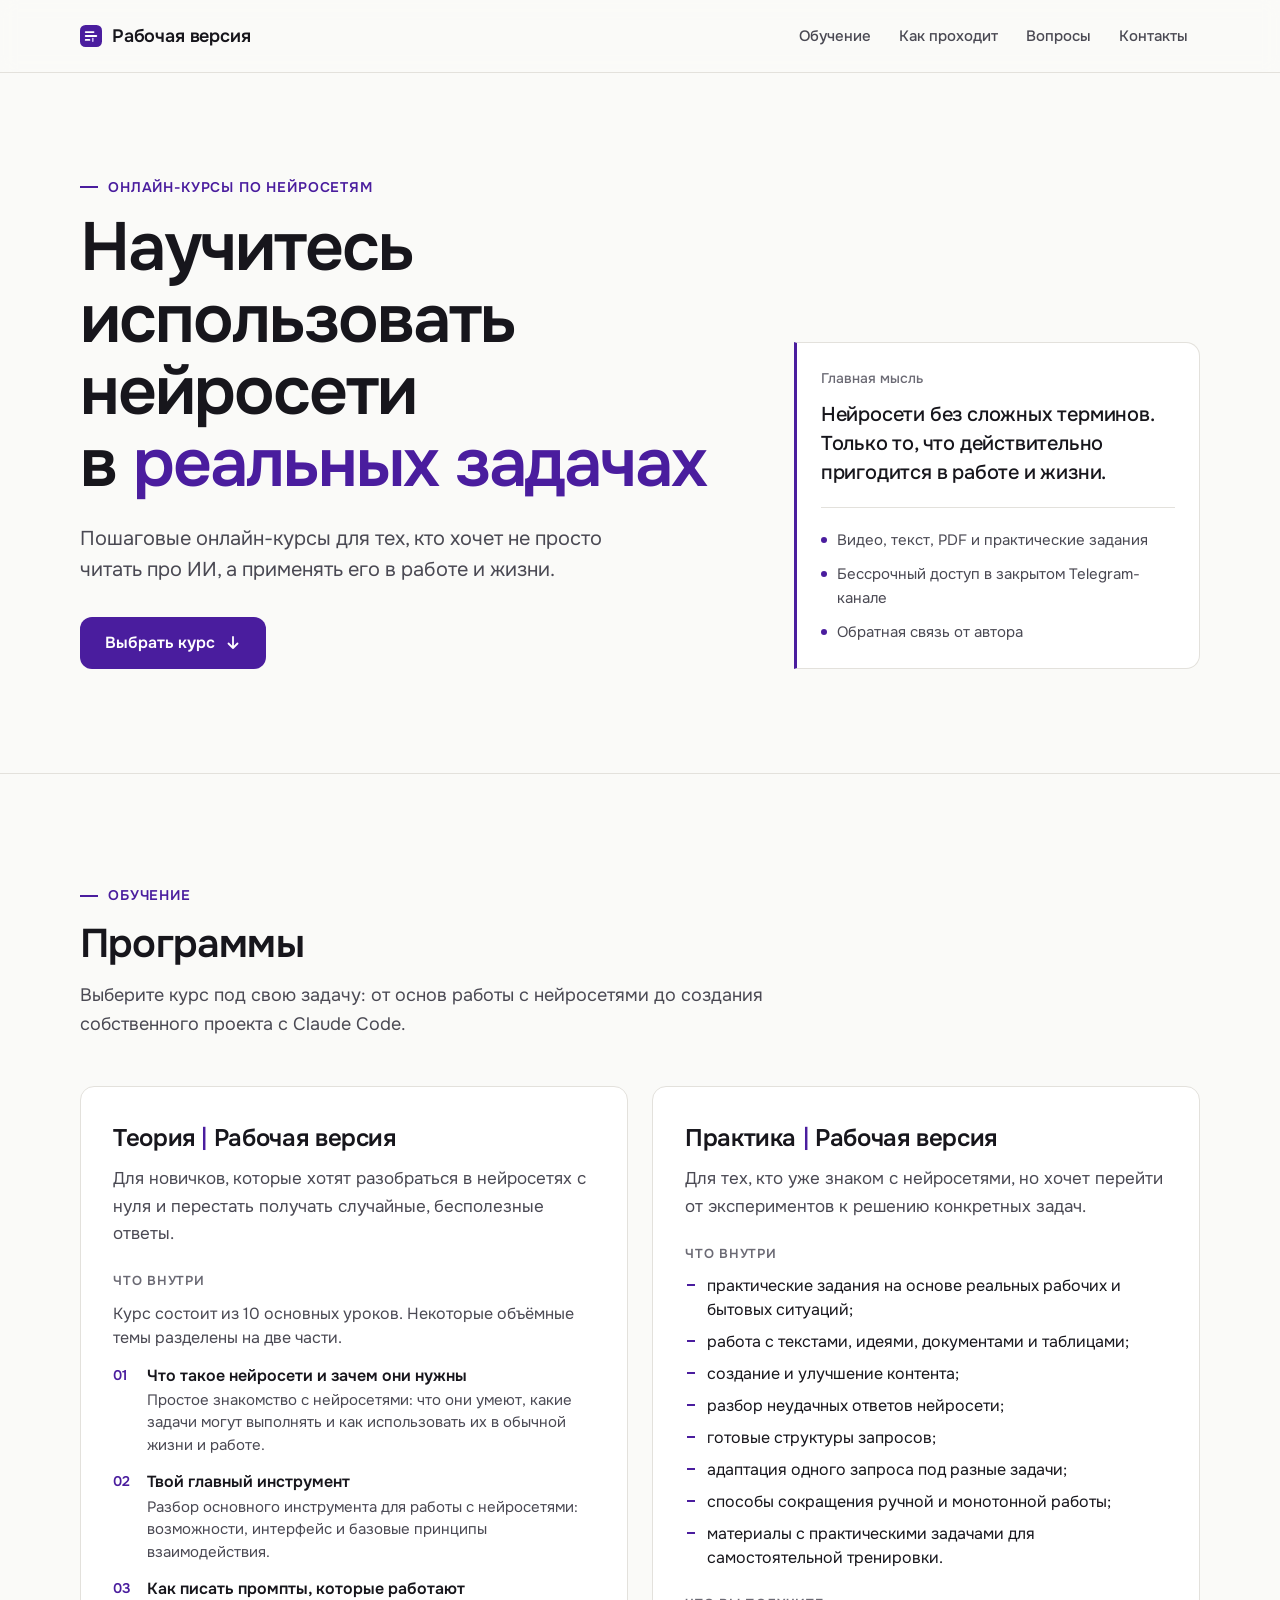
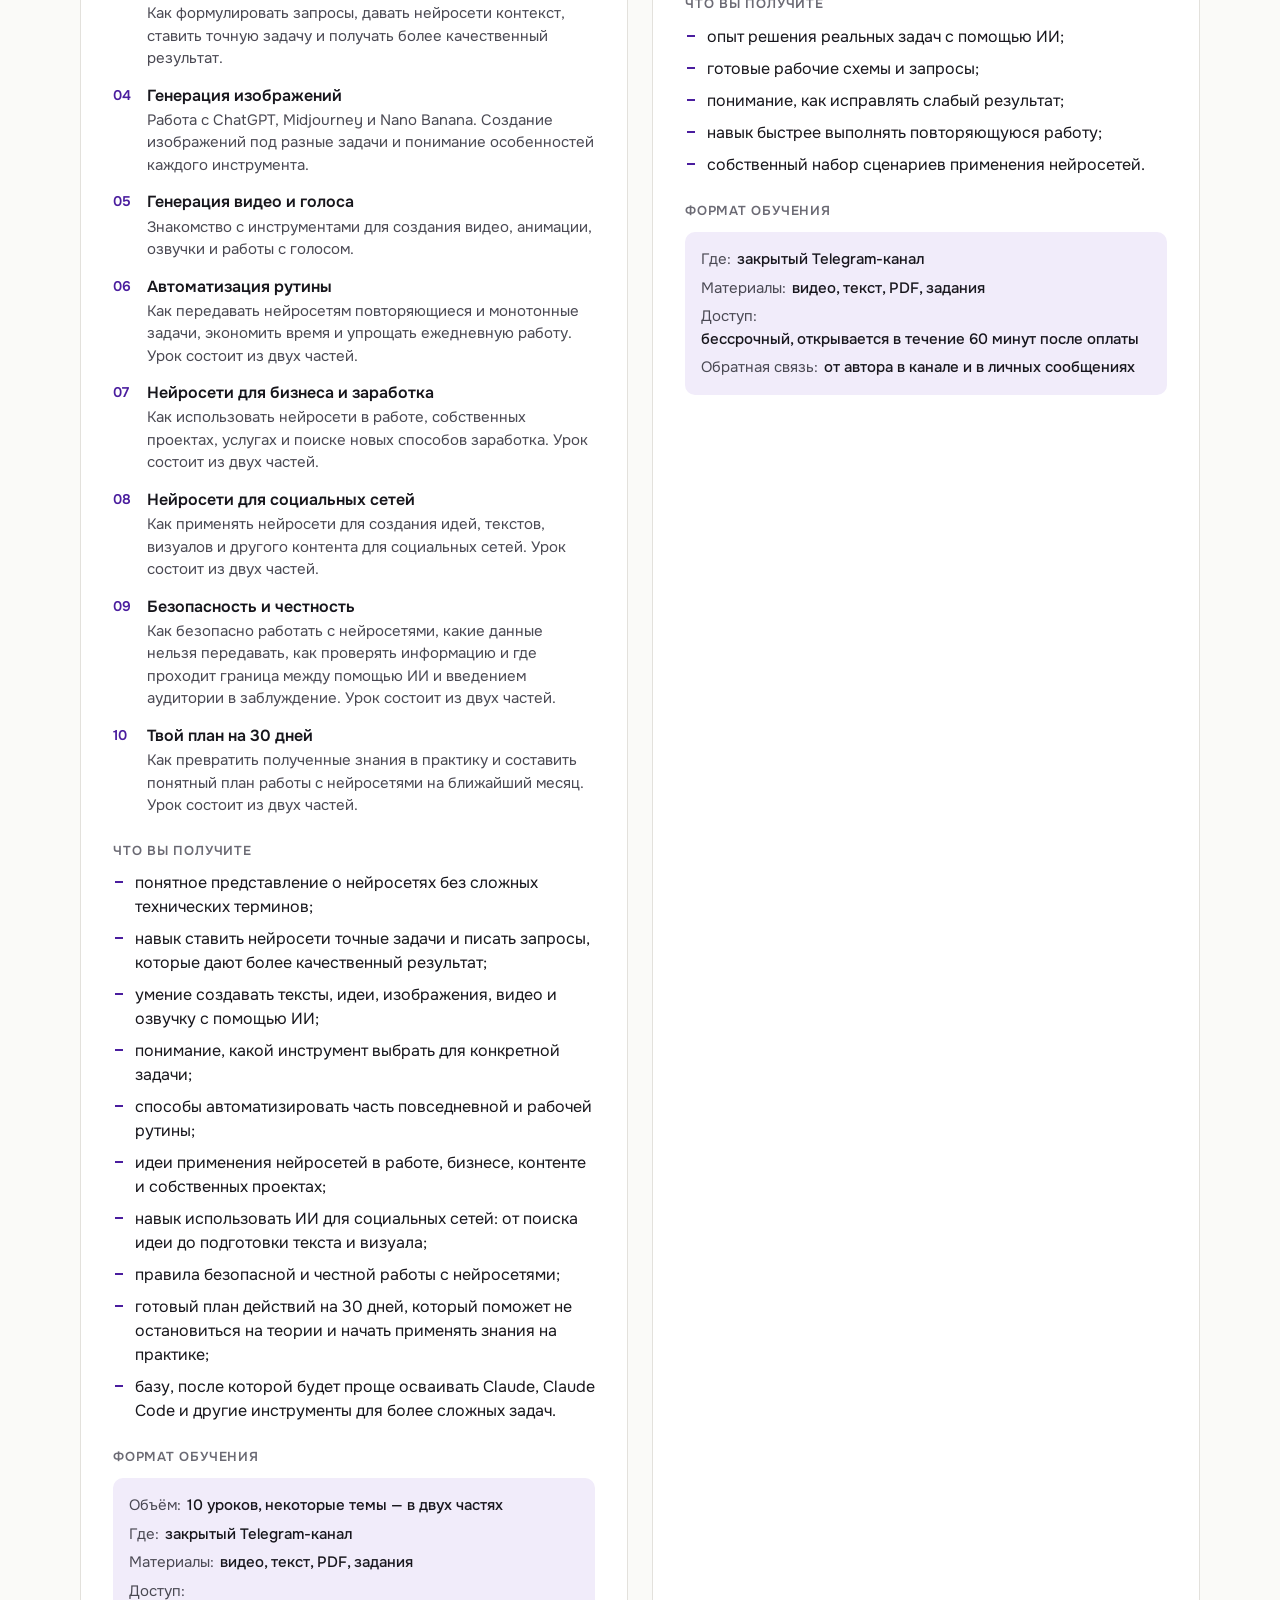
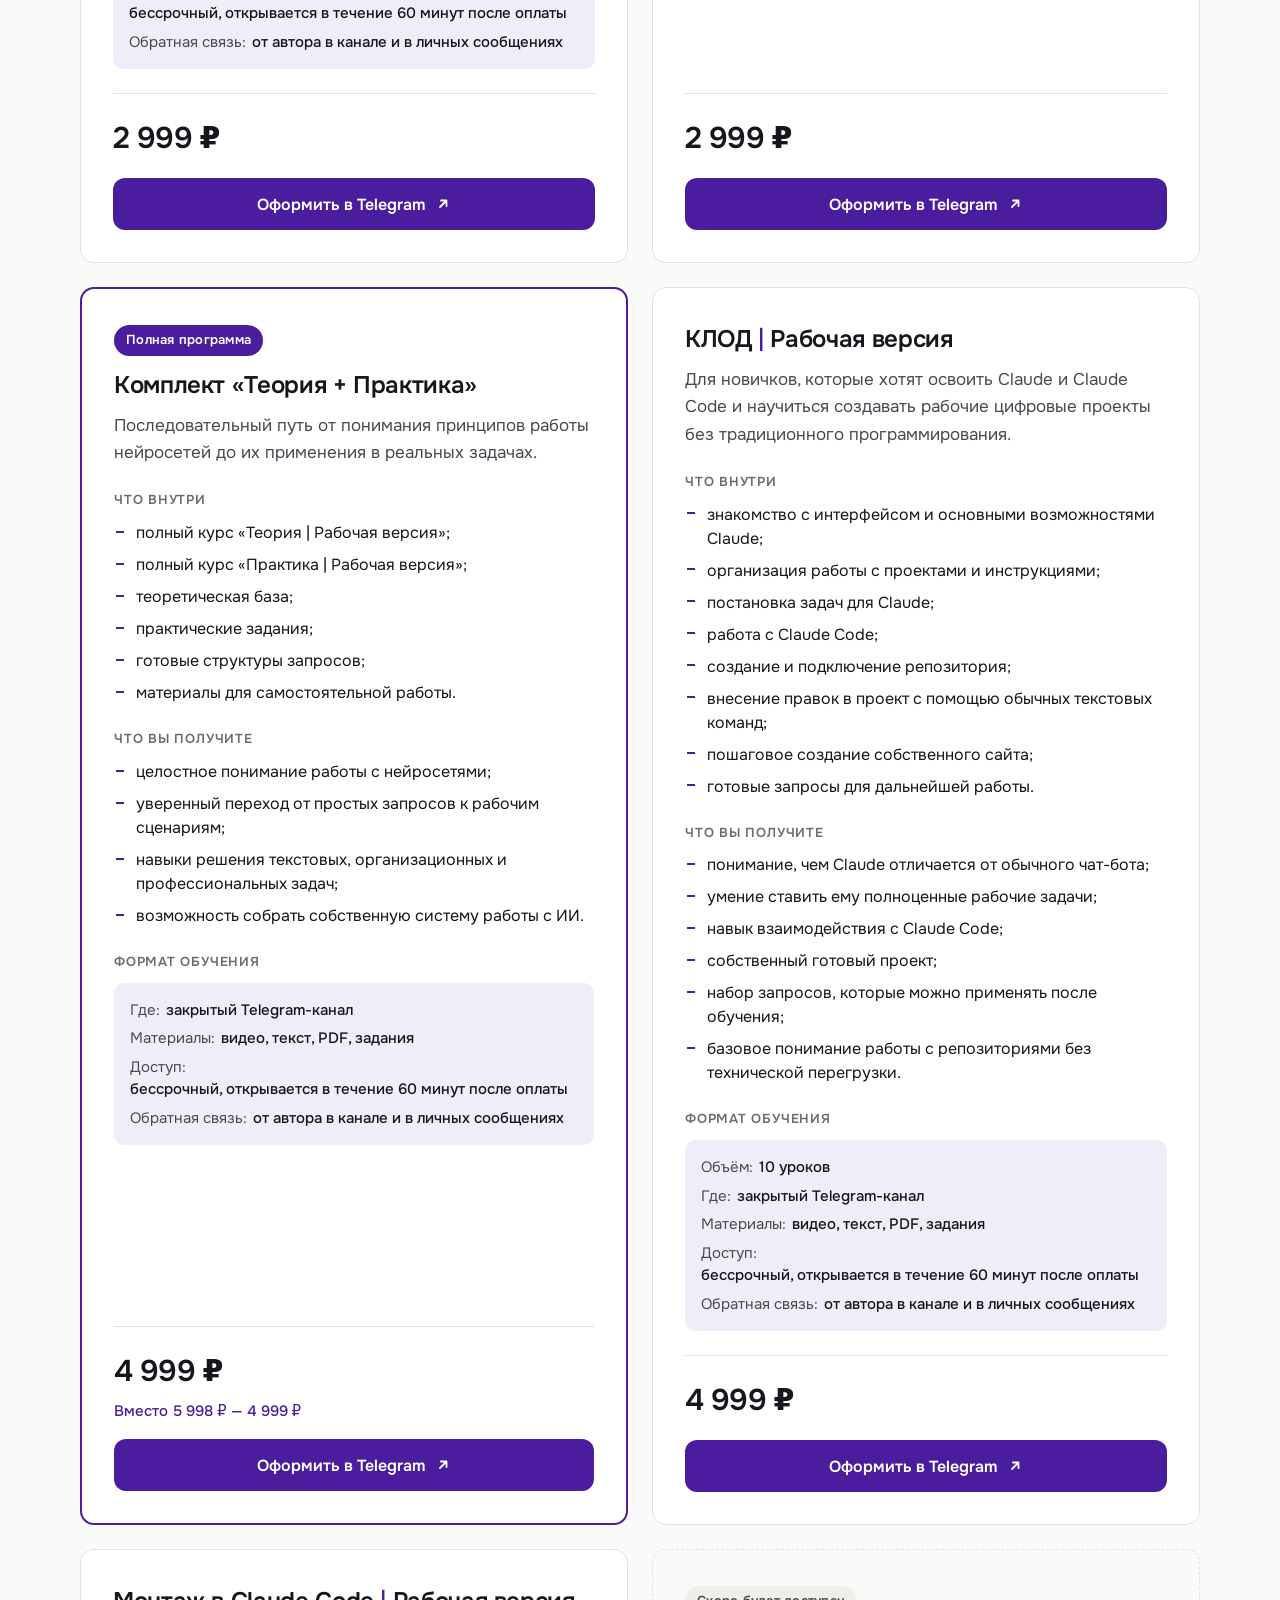
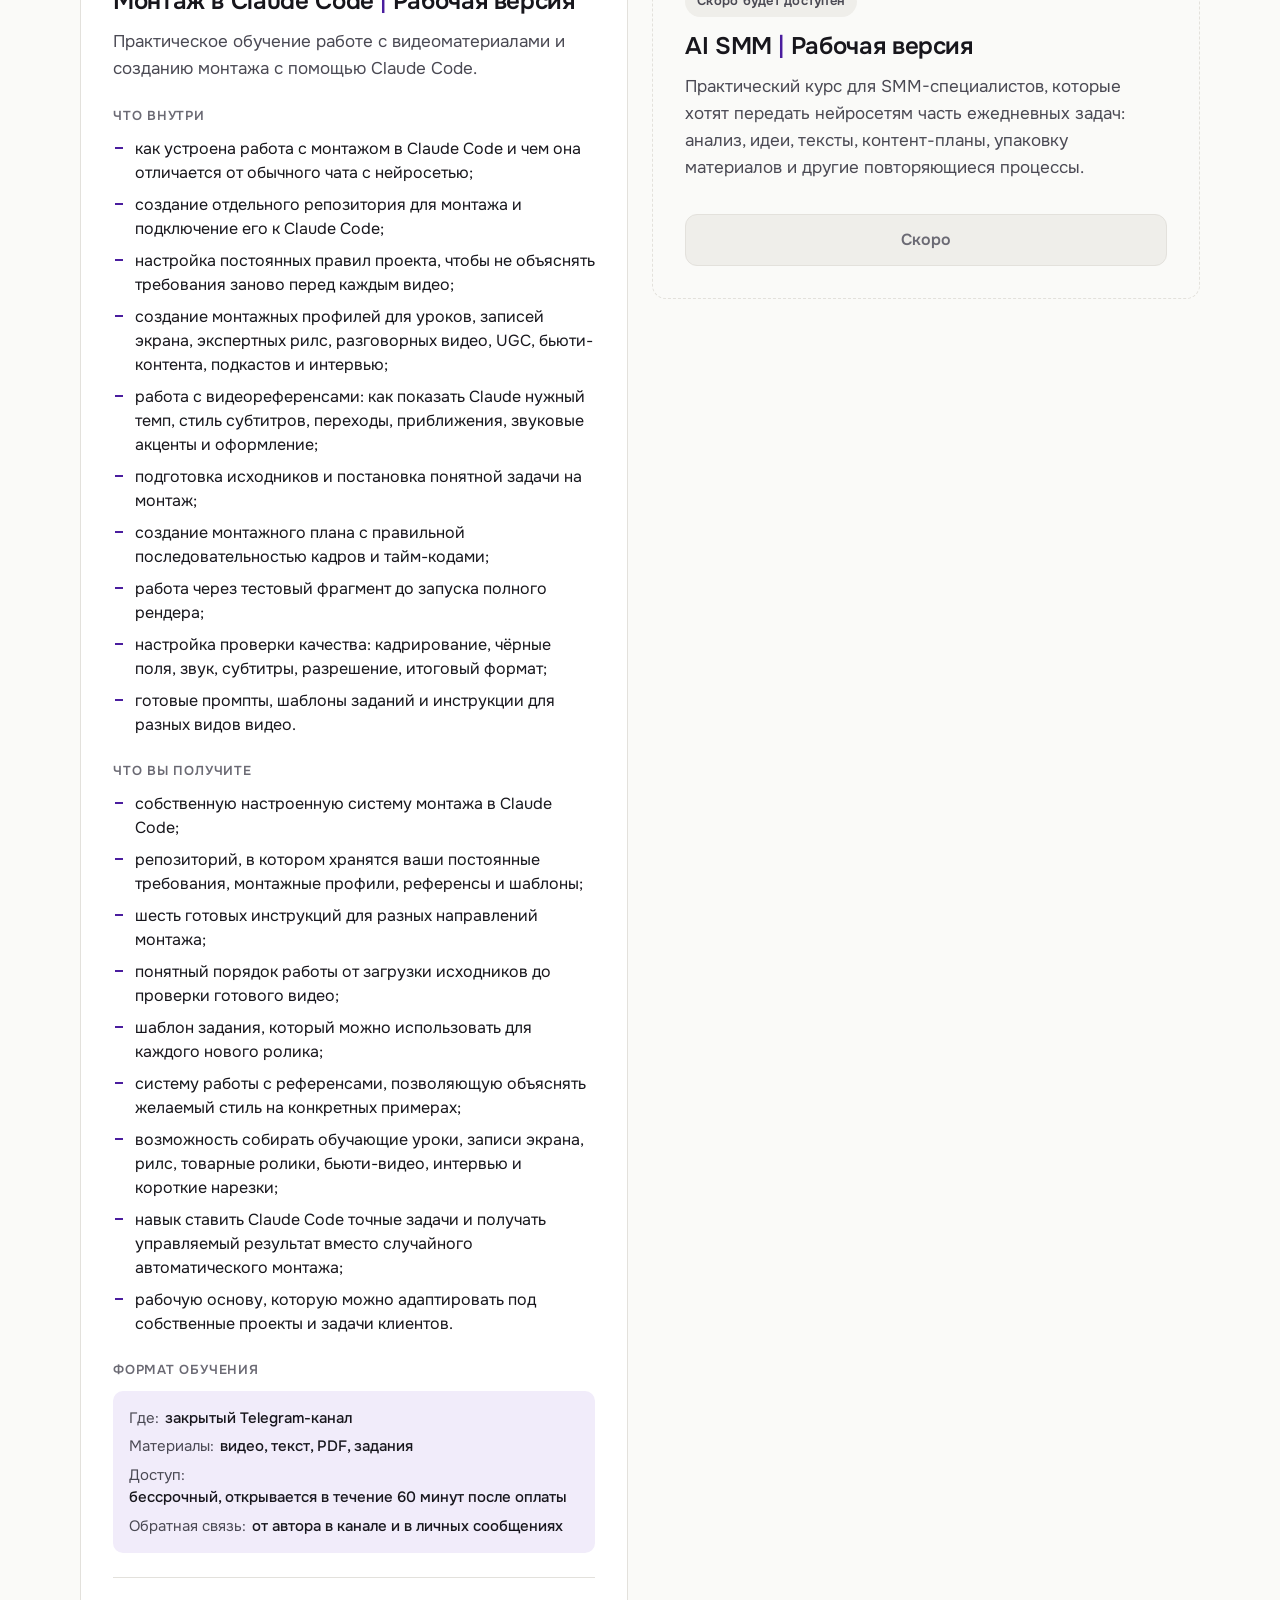
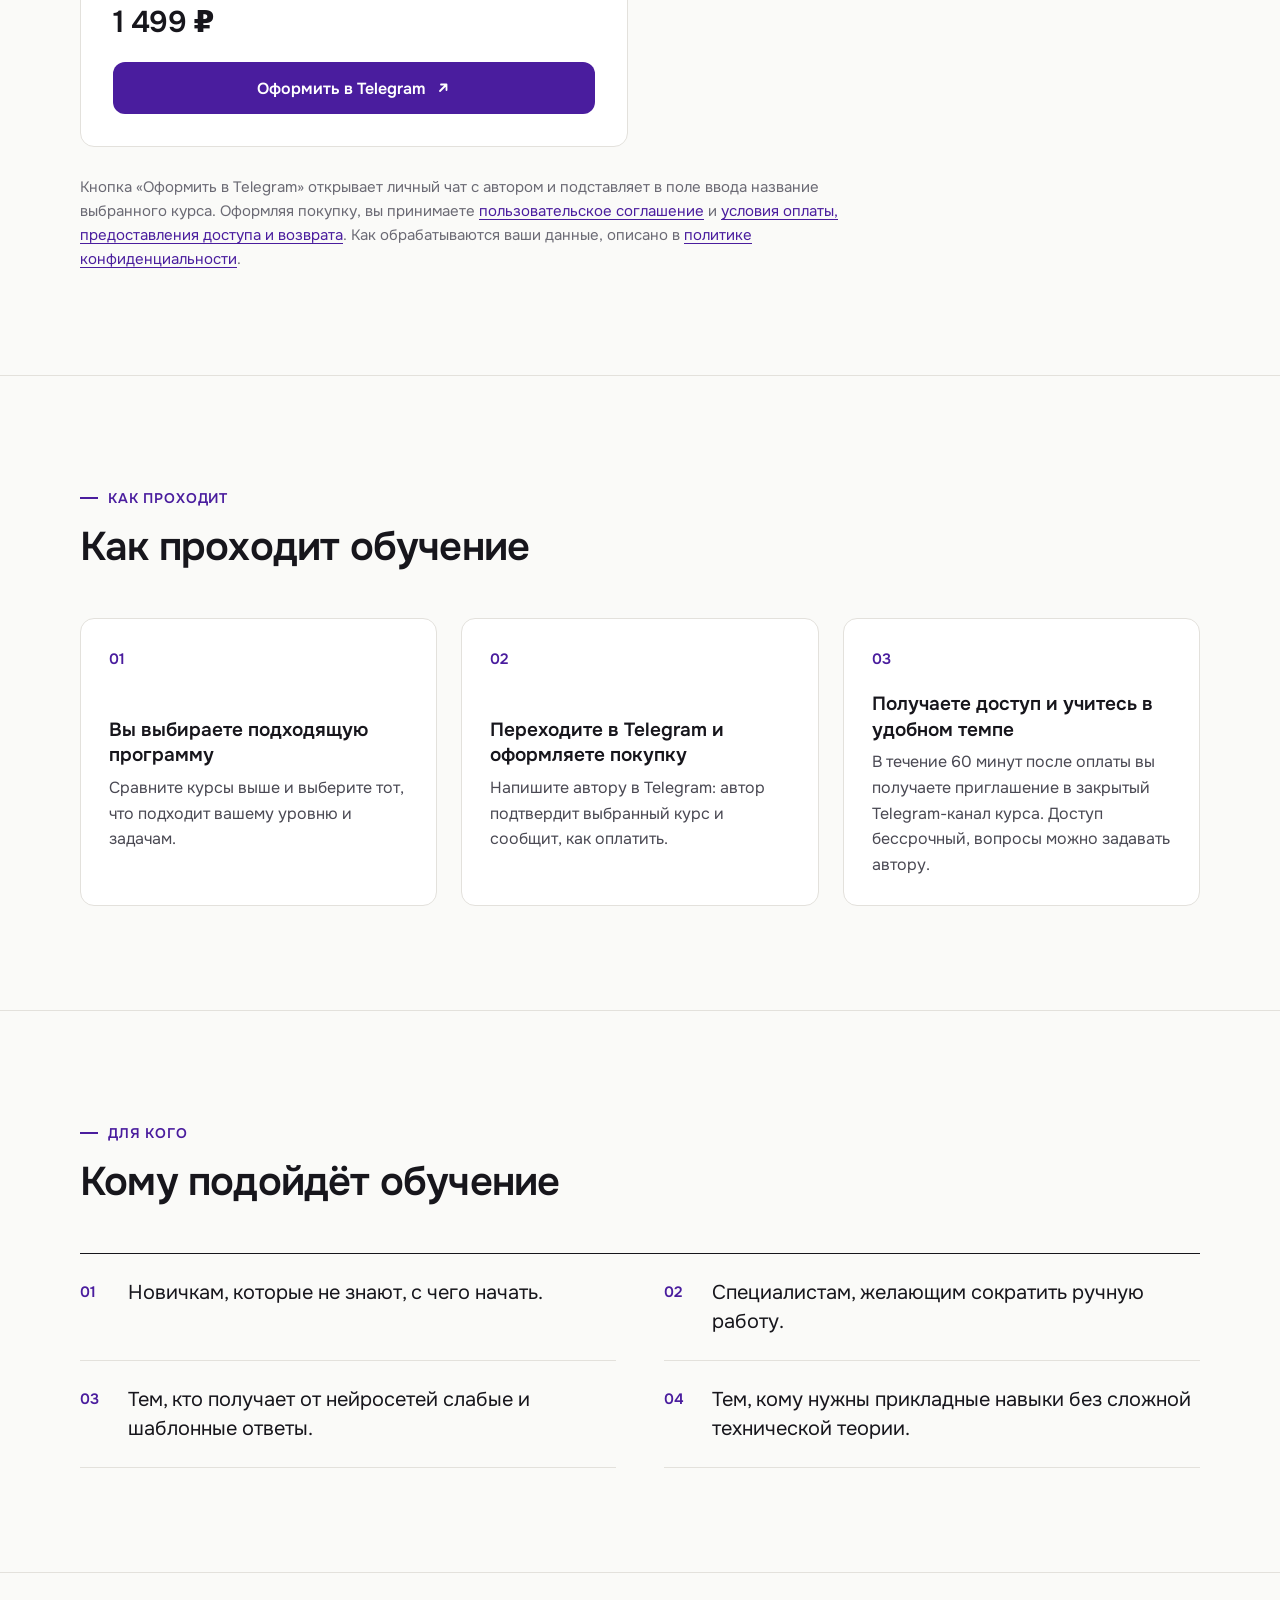
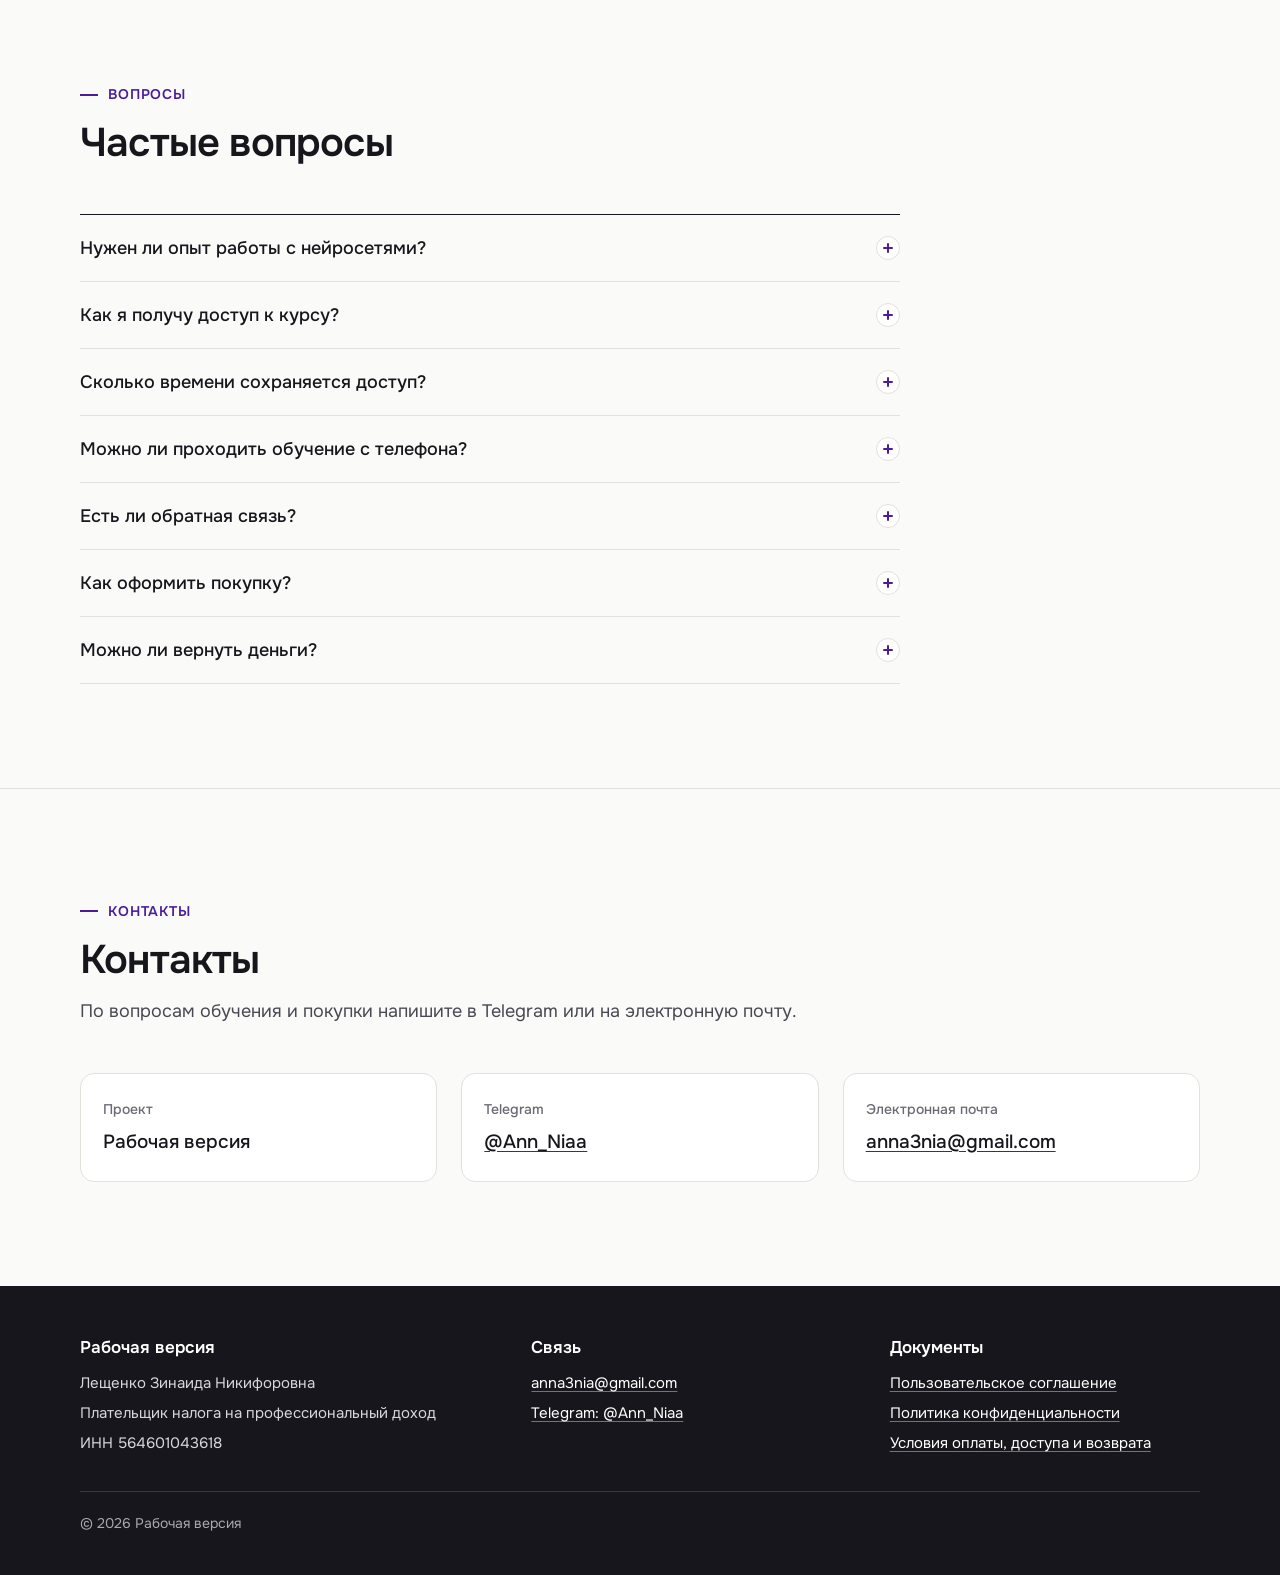
==== commit 0c09d7f5: "Программа курса «Теория»: 10 уроков и обновлённый список результатов Co-Authored-By: Claude Opus 5.5" ====
--- a/index.html
+++ b/index.html
@@ -82,32 +82,71 @@
 
             <div class="course-block">
               <h4>Что внутри</h4>
-              <ul class="check-list">
-                <li>понятное объяснение того, как работают нейросети;</li>
-                <li>возможности и ограничения ИИ;</li>
-                <li>выбор инструмента под конкретную задачу;</li>
-                <li>структура хорошего запроса;</li>
-                <li>роль, контекст, цель, ограничения и формат результата;</li>
-                <li>типичные ошибки в запросах;</li>
-                <li>способы проверки и улучшения ответов;</li>
-                <li>правила безопасной работы с личными и рабочими данными.</li>
-              </ul>
+              <p class="course-block-lead">Курс состоит из 10 основных уроков. Некоторые объёмные темы разделены на две части.</p>
+              <ol class="lesson-list">
+                <li>
+                  <p class="lesson-title">Что такое нейросети и зачем они нужны</p>
+                  <p class="lesson-text">Простое знакомство с нейросетями: что они умеют, какие задачи могут выполнять и как использовать их в обычной жизни и работе.</p>
+                </li>
+                <li>
+                  <p class="lesson-title">Твой главный инструмент</p>
+                  <p class="lesson-text">Разбор основного инструмента для работы с нейросетями: возможности, интерфейс и базовые принципы взаимодействия.</p>
+                </li>
+                <li>
+                  <p class="lesson-title">Как писать промпты, которые работают</p>
+                  <p class="lesson-text">Как формулировать запросы, давать нейросети контекст, ставить точную задачу и получать более качественный результат.</p>
+                </li>
+                <li>
+                  <p class="lesson-title">Генерация изображений</p>
+                  <p class="lesson-text">Работа с ChatGPT, Midjourney и Nano Banana. Создание изображений под разные задачи и понимание особенностей каждого инструмента.</p>
+                </li>
+                <li>
+                  <p class="lesson-title">Генерация видео и голоса</p>
+                  <p class="lesson-text">Знакомство с инструментами для создания видео, анимации, озвучки и работы с голосом.</p>
+                </li>
+                <li>
+                  <p class="lesson-title">Автоматизация рутины</p>
+                  <p class="lesson-text">Как передавать нейросетям повторяющиеся и монотонные задачи, экономить время и упрощать ежедневную работу. Урок состоит из двух частей.</p>
+                </li>
+                <li>
+                  <p class="lesson-title">Нейросети для бизнеса и заработка</p>
+                  <p class="lesson-text">Как использовать нейросети в работе, собственных проектах, услугах и поиске новых способов заработка. Урок состоит из двух частей.</p>
+                </li>
+                <li>
+                  <p class="lesson-title">Нейросети для социальных сетей</p>
+                  <p class="lesson-text">Как применять нейросети для создания идей, текстов, визуалов и другого контента для социальных сетей. Урок состоит из двух частей.</p>
+                </li>
+                <li>
+                  <p class="lesson-title">Безопасность и честность</p>
+                  <p class="lesson-text">Как безопасно работать с нейросетями, какие данные нельзя передавать, как проверять информацию и где проходит граница между помощью ИИ и введением аудитории в заблуждение. Урок состоит из двух частей.</p>
+                </li>
+                <li>
+                  <p class="lesson-title">Твой план на 30 дней</p>
+                  <p class="lesson-text">Как превратить полученные знания в практику и составить понятный план работы с нейросетями на ближайший месяц. Урок состоит из двух частей.</p>
+                </li>
+              </ol>
             </div>
 
             <div class="course-block">
               <h4>Что вы получите</h4>
               <ul class="check-list">
-                <li>понимание принципов работы с нейросетями;</li>
-                <li>умение ставить ИИ понятные задачи;</li>
-                <li>навык составления сильных запросов;</li>
-                <li>способность замечать ошибки и дорабатывать ответы;</li>
-                <li>основу для дальнейшей практической работы.</li>
+                <li>понятное представление о нейросетях без сложных технических терминов;</li>
+                <li>навык ставить нейросети точные задачи и писать запросы, которые дают более качественный результат;</li>
+                <li>умение создавать тексты, идеи, изображения, видео и озвучку с помощью ИИ;</li>
+                <li>понимание, какой инструмент выбрать для конкретной задачи;</li>
+                <li>способы автоматизировать часть повседневной и рабочей рутины;</li>
+                <li>идеи применения нейросетей в работе, бизнесе, контенте и собственных проектах;</li>
+                <li>навык использовать ИИ для социальных сетей: от поиска идеи до подготовки текста и визуала;</li>
+                <li>правила безопасной и честной работы с нейросетями;</li>
+                <li>готовый план действий на 30 дней, который поможет не остановиться на теории и начать применять знания на практике;</li>
+                <li>базу, после которой будет проще осваивать Claude, Claude Code и другие инструменты для более сложных задач.</li>
               </ul>
             </div>
 
             <div class="course-block">
               <h4>Формат обучения</h4>
               <dl class="course-format">
+                <div><dt>Объём:</dt><dd>10 уроков, некоторые темы — в двух частях</dd></div>
                 <div><dt>Где:</dt><dd>закрытый Telegram-канал</dd></div>
                 <div><dt>Материалы:</dt><dd>видео, текст, PDF, задания</dd></div>
                 <div><dt>Доступ:</dt><dd>бессрочный, открывается в течение 60 минут после оплаты</dd></div>
--- a/assets/styles.css
+++ b/assets/styles.css
@@ -1122,3 +1122,48 @@
     margin-bottom: 48px;
   }
 }
+
+.course-block-lead {
+  margin-bottom: 14px;
+  color: var(--ink-2);
+  font-size: 16px;
+  line-height: 1.5;
+}
+
+.lesson-list {
+  display: grid;
+  gap: 14px;
+  padding: 0;
+  list-style: none;
+  counter-reset: lesson;
+}
+
+.lesson-list li {
+  position: relative;
+  padding-left: 34px;
+  counter-increment: lesson;
+}
+
+.lesson-list li::before {
+  content: counter(lesson, decimal-leading-zero);
+  position: absolute;
+  left: 0;
+  top: 1px;
+  color: var(--accent);
+  font-size: 14px;
+  font-weight: 600;
+  line-height: 1.5;
+}
+
+.lesson-title {
+  font-size: 16px;
+  font-weight: 600;
+  line-height: 1.45;
+}
+
+.lesson-text {
+  margin-top: 2px;
+  color: var(--ink-2);
+  font-size: 15px;
+  line-height: 1.5;
+}
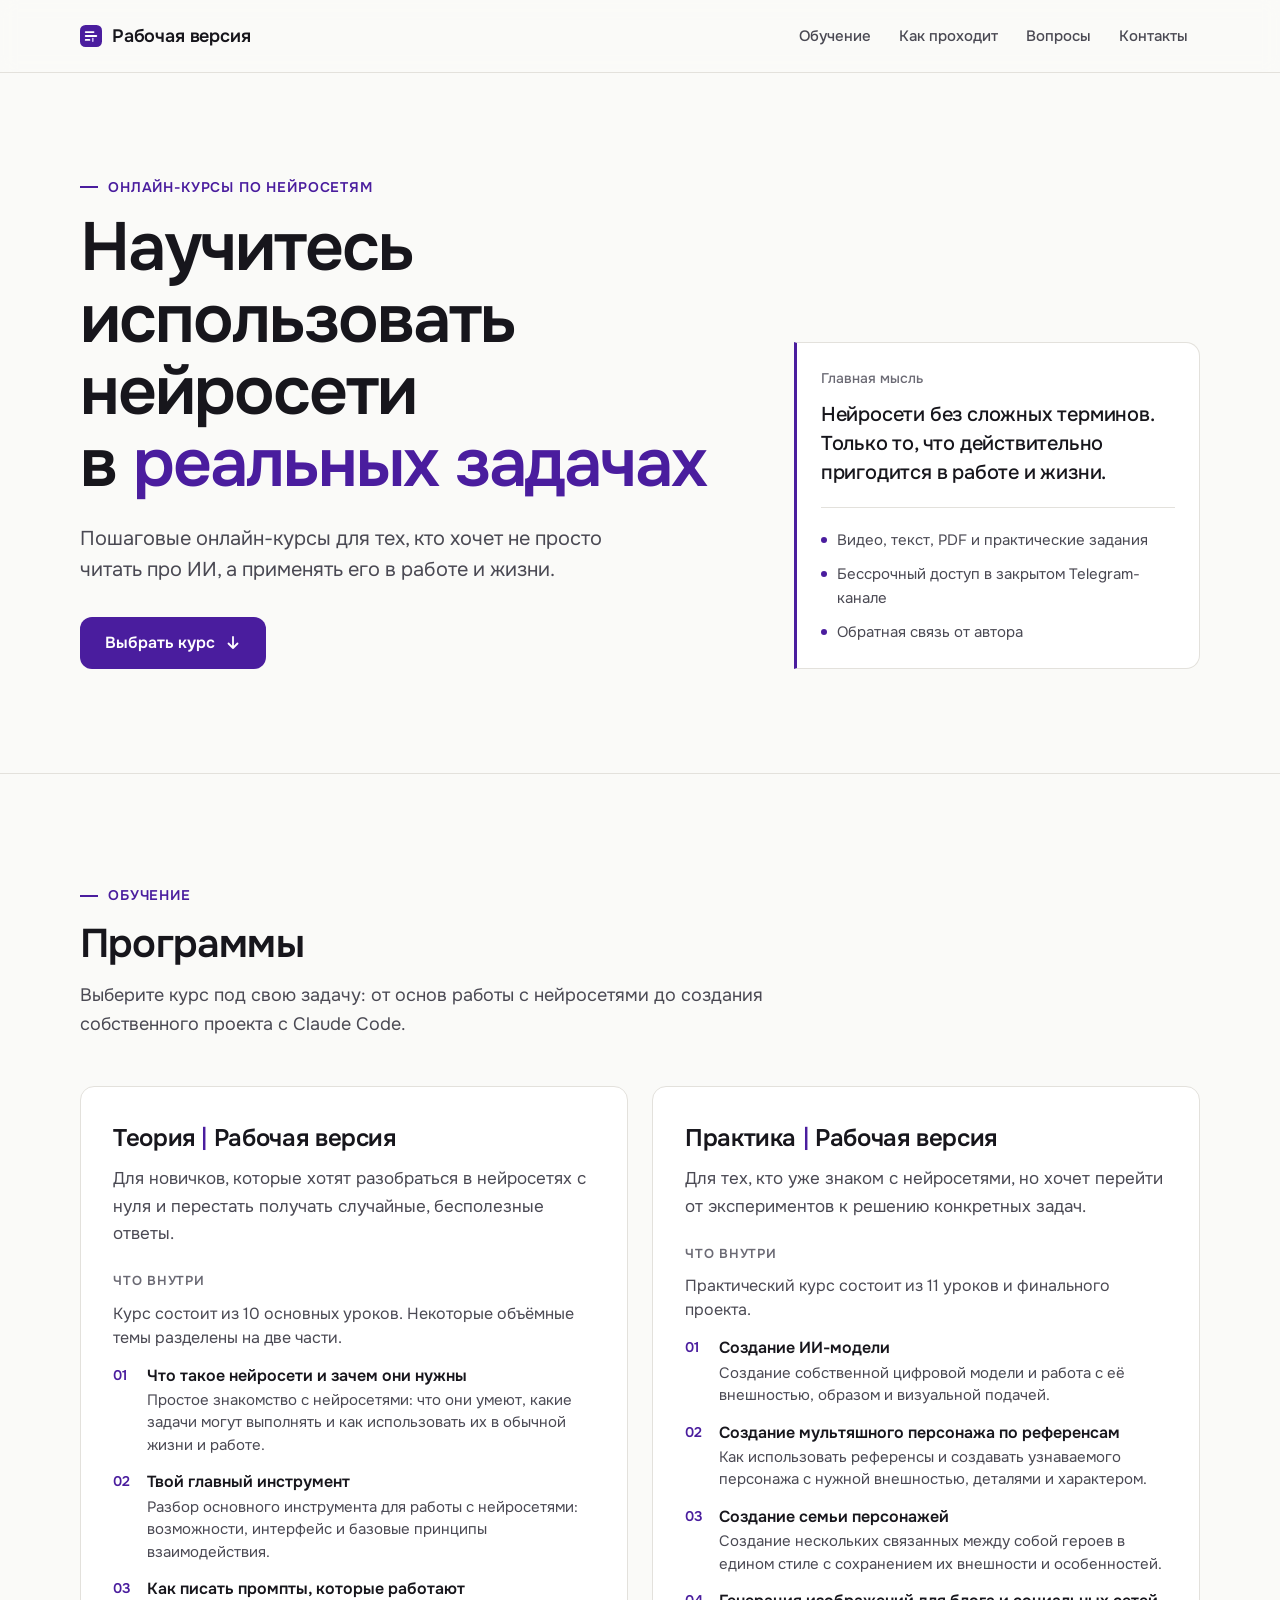
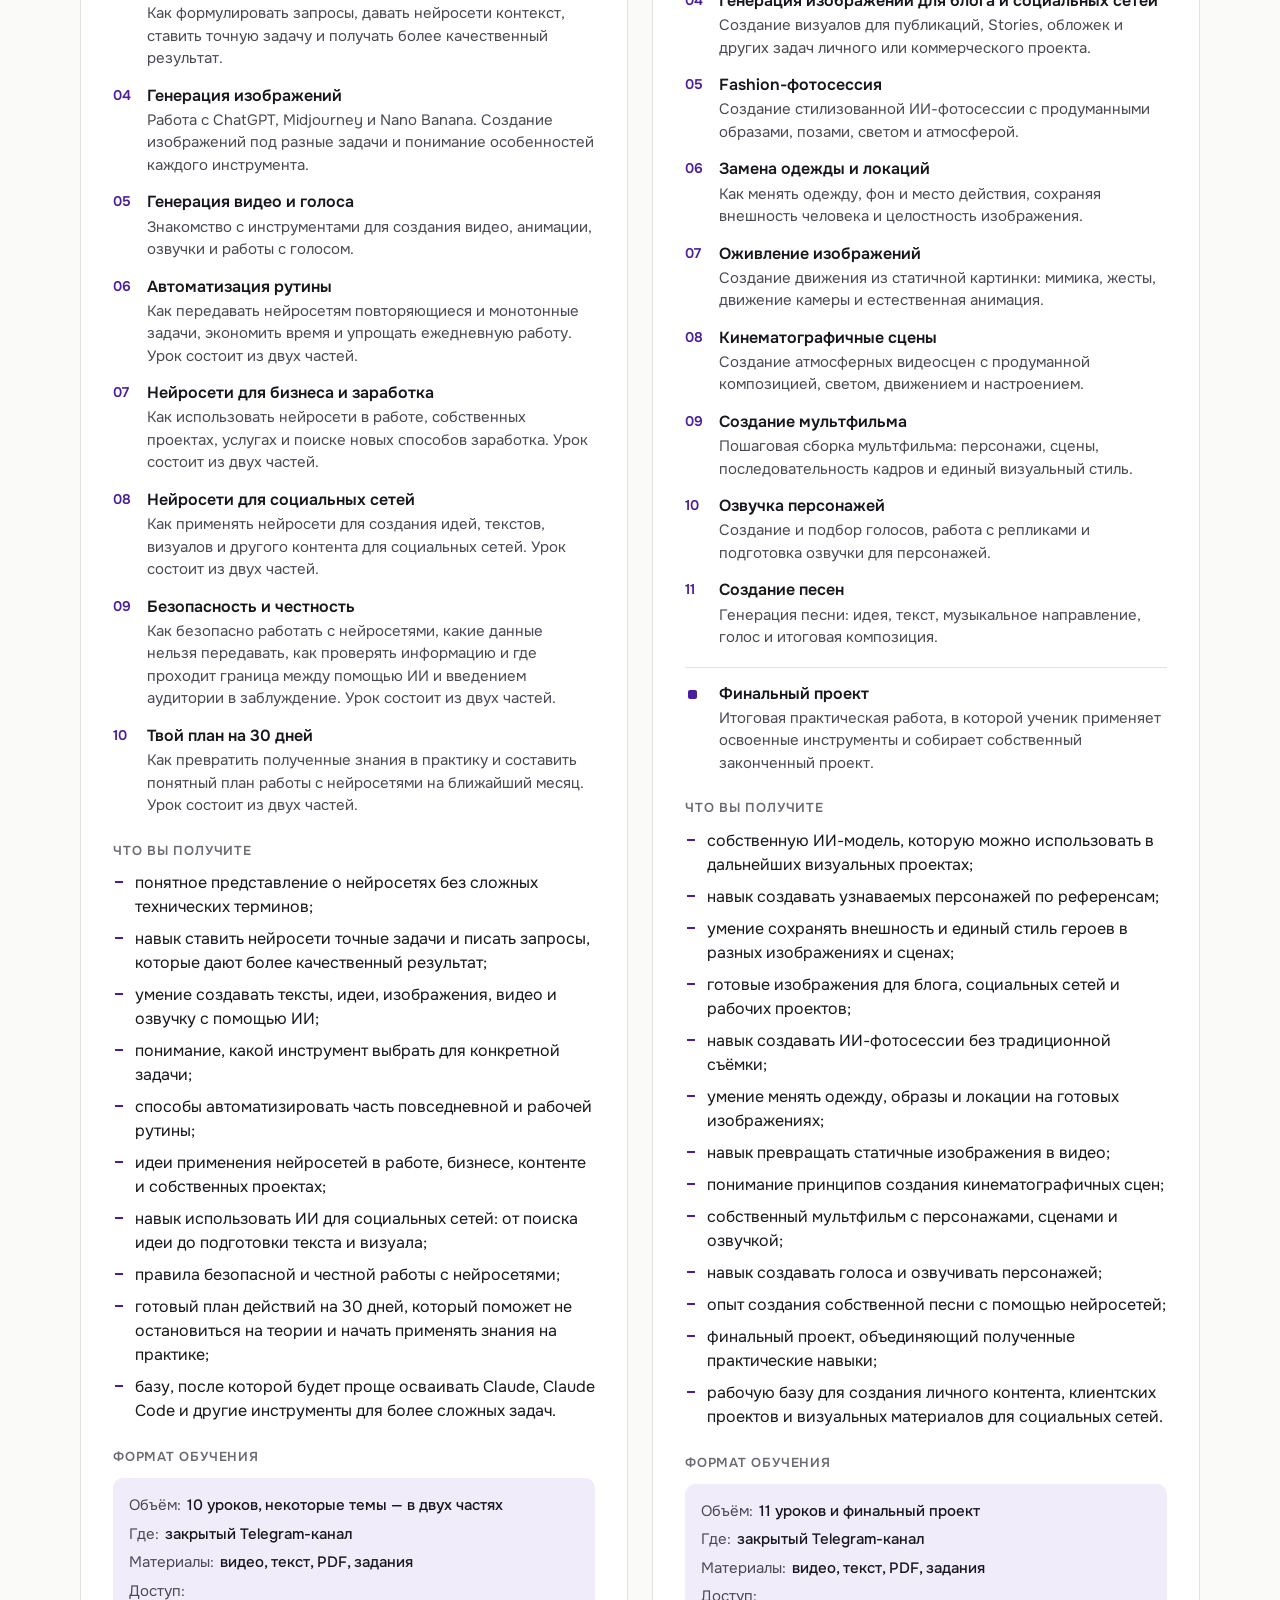
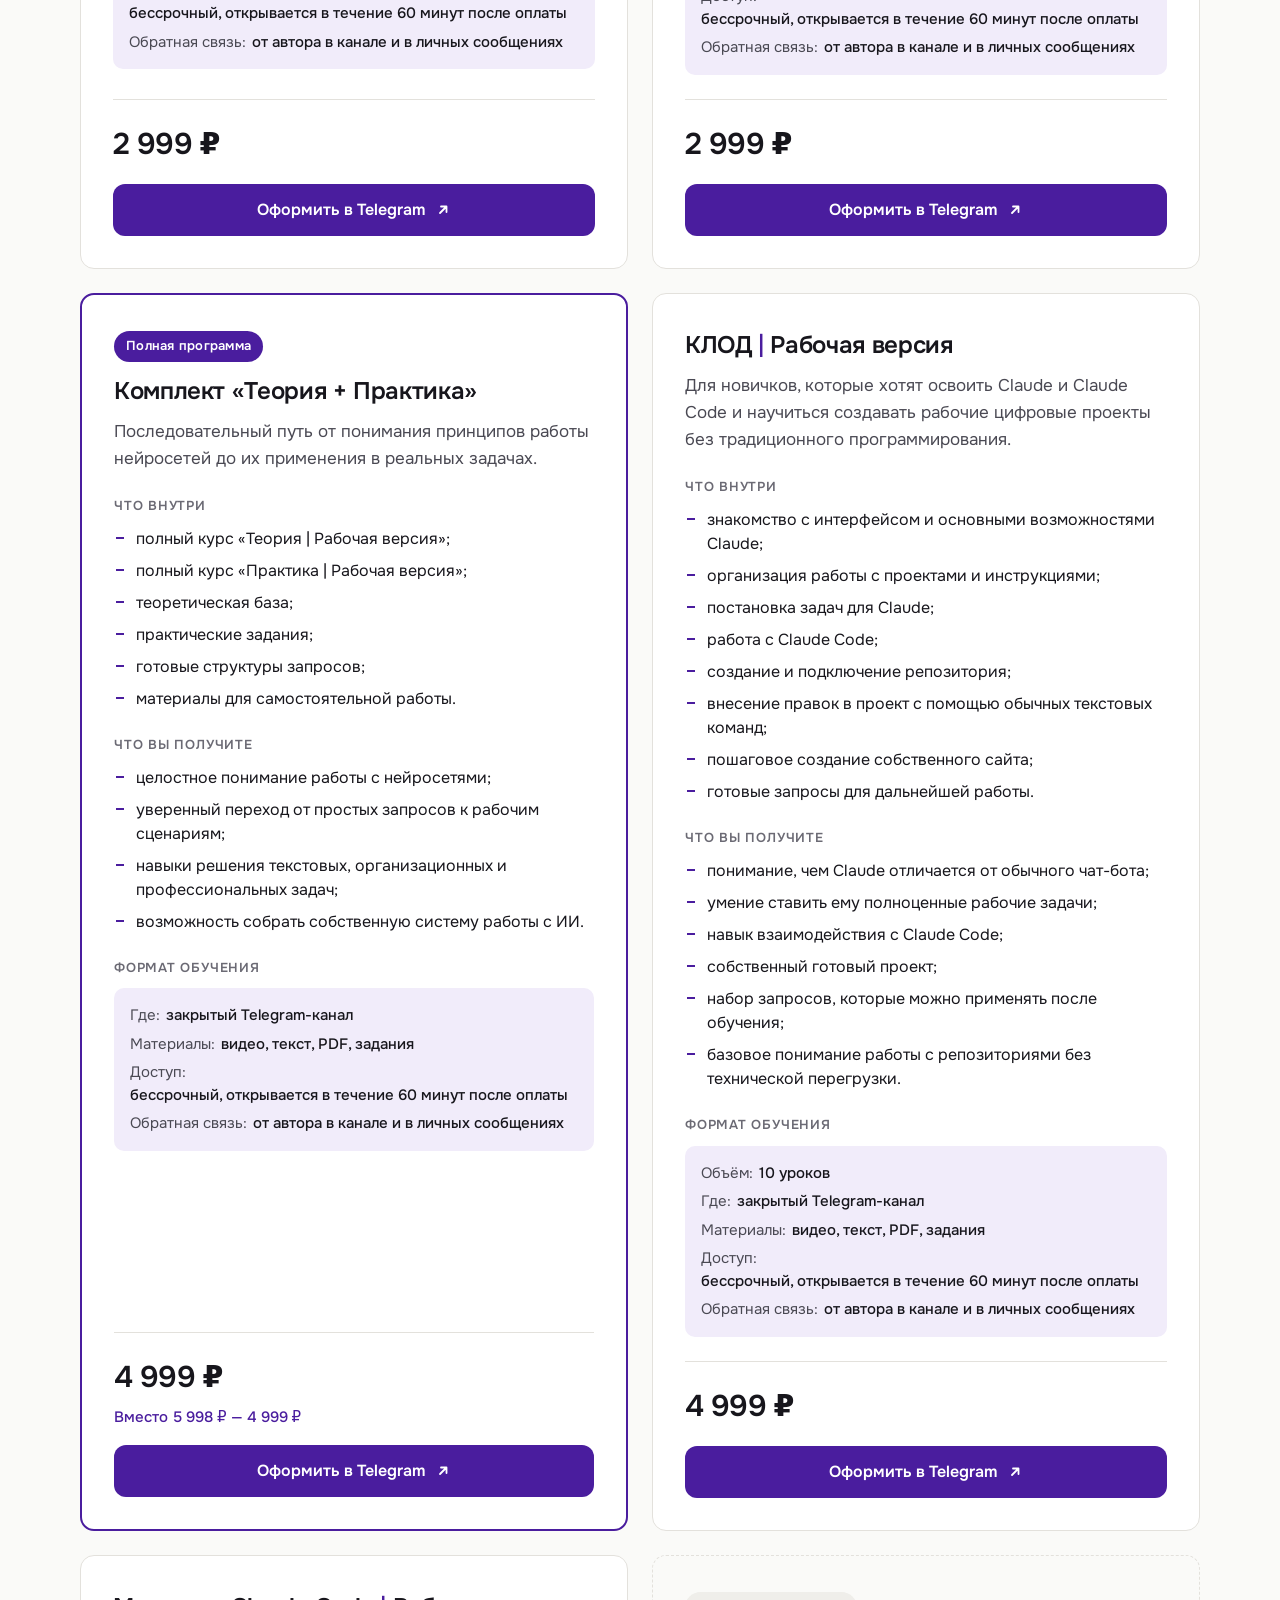
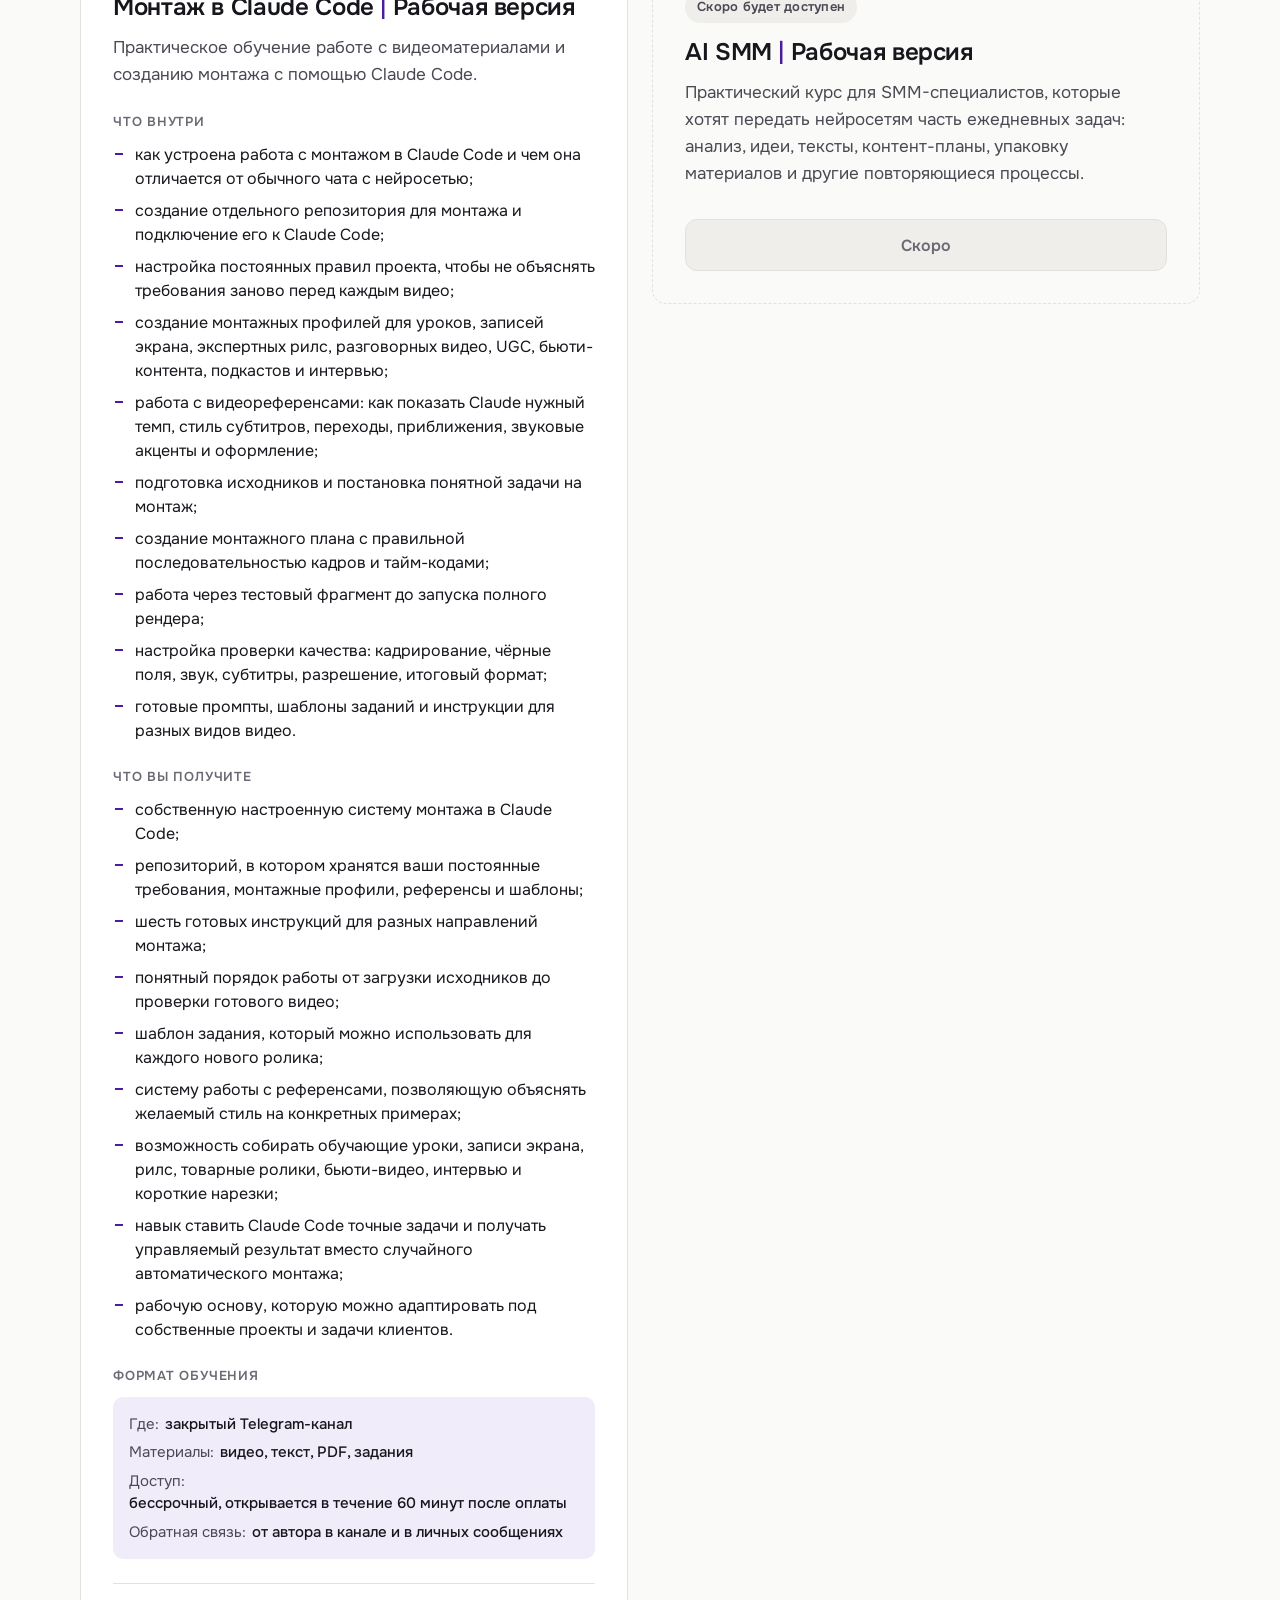
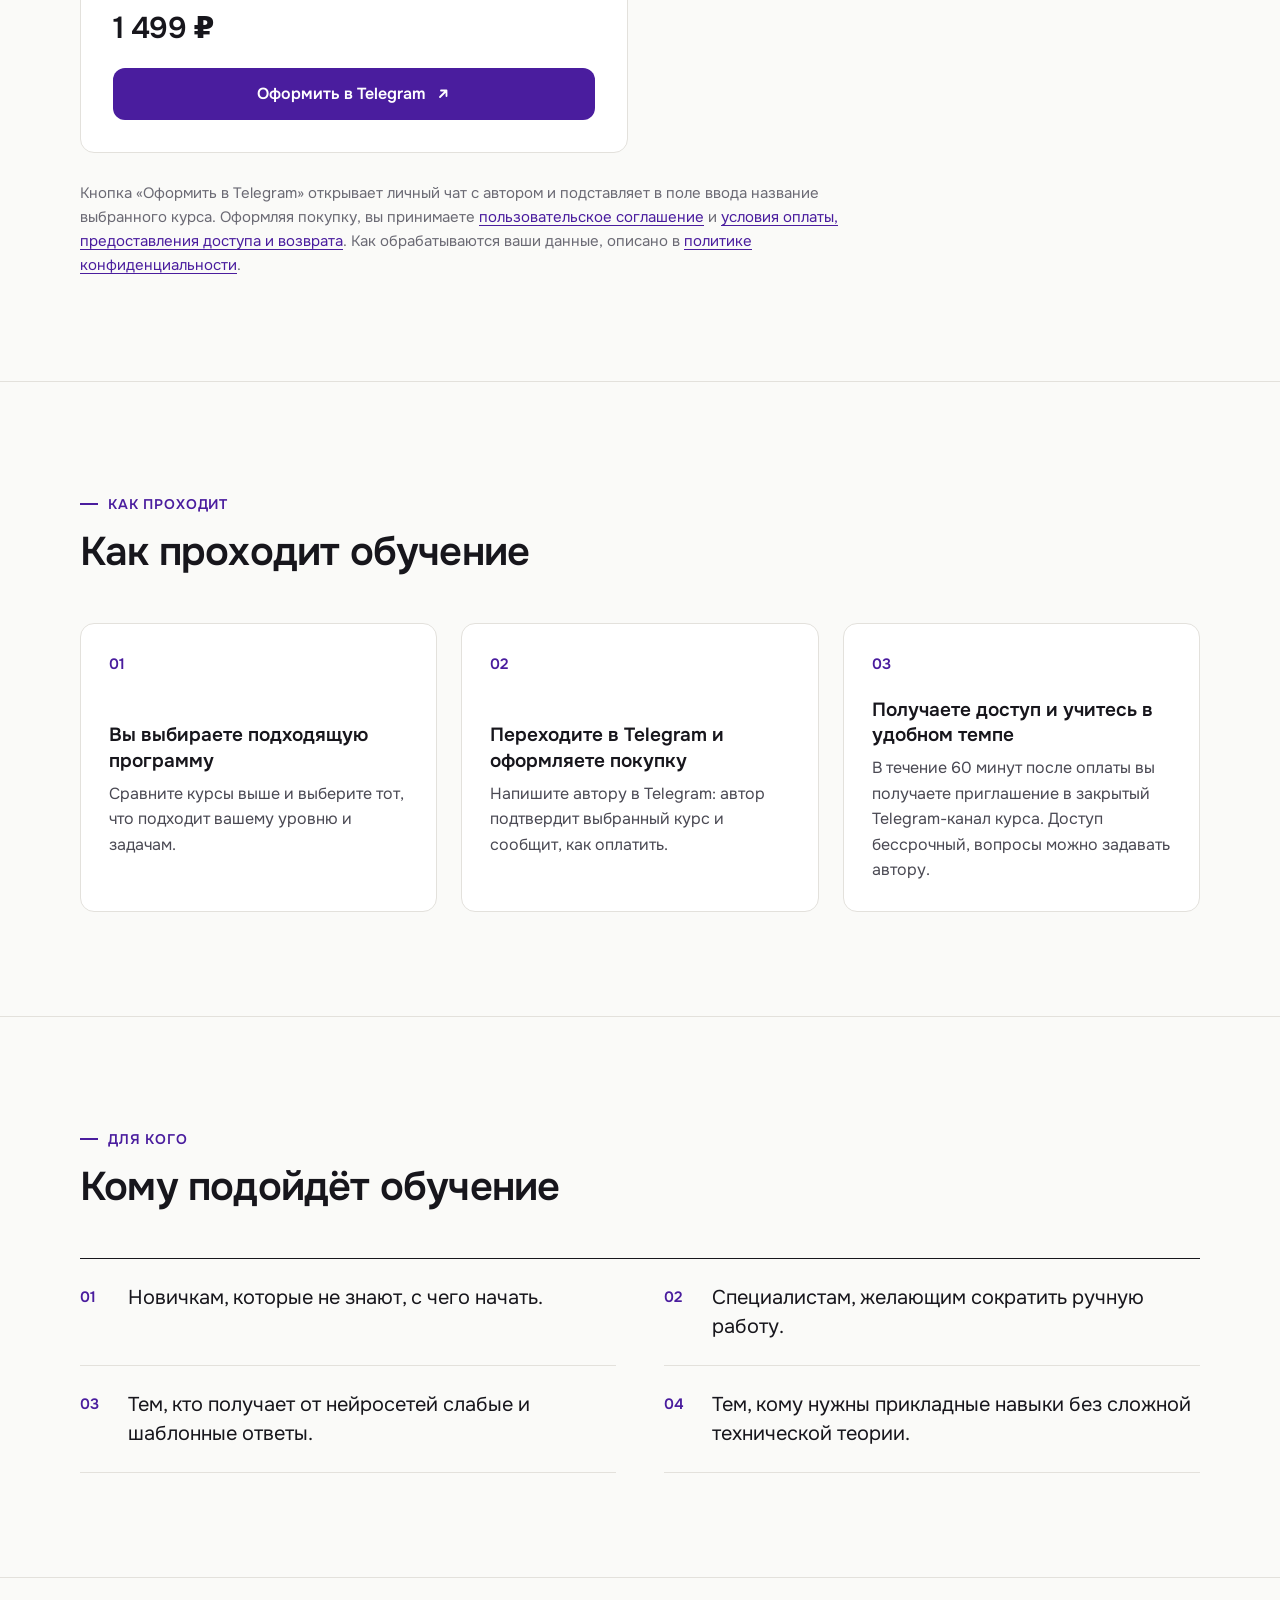
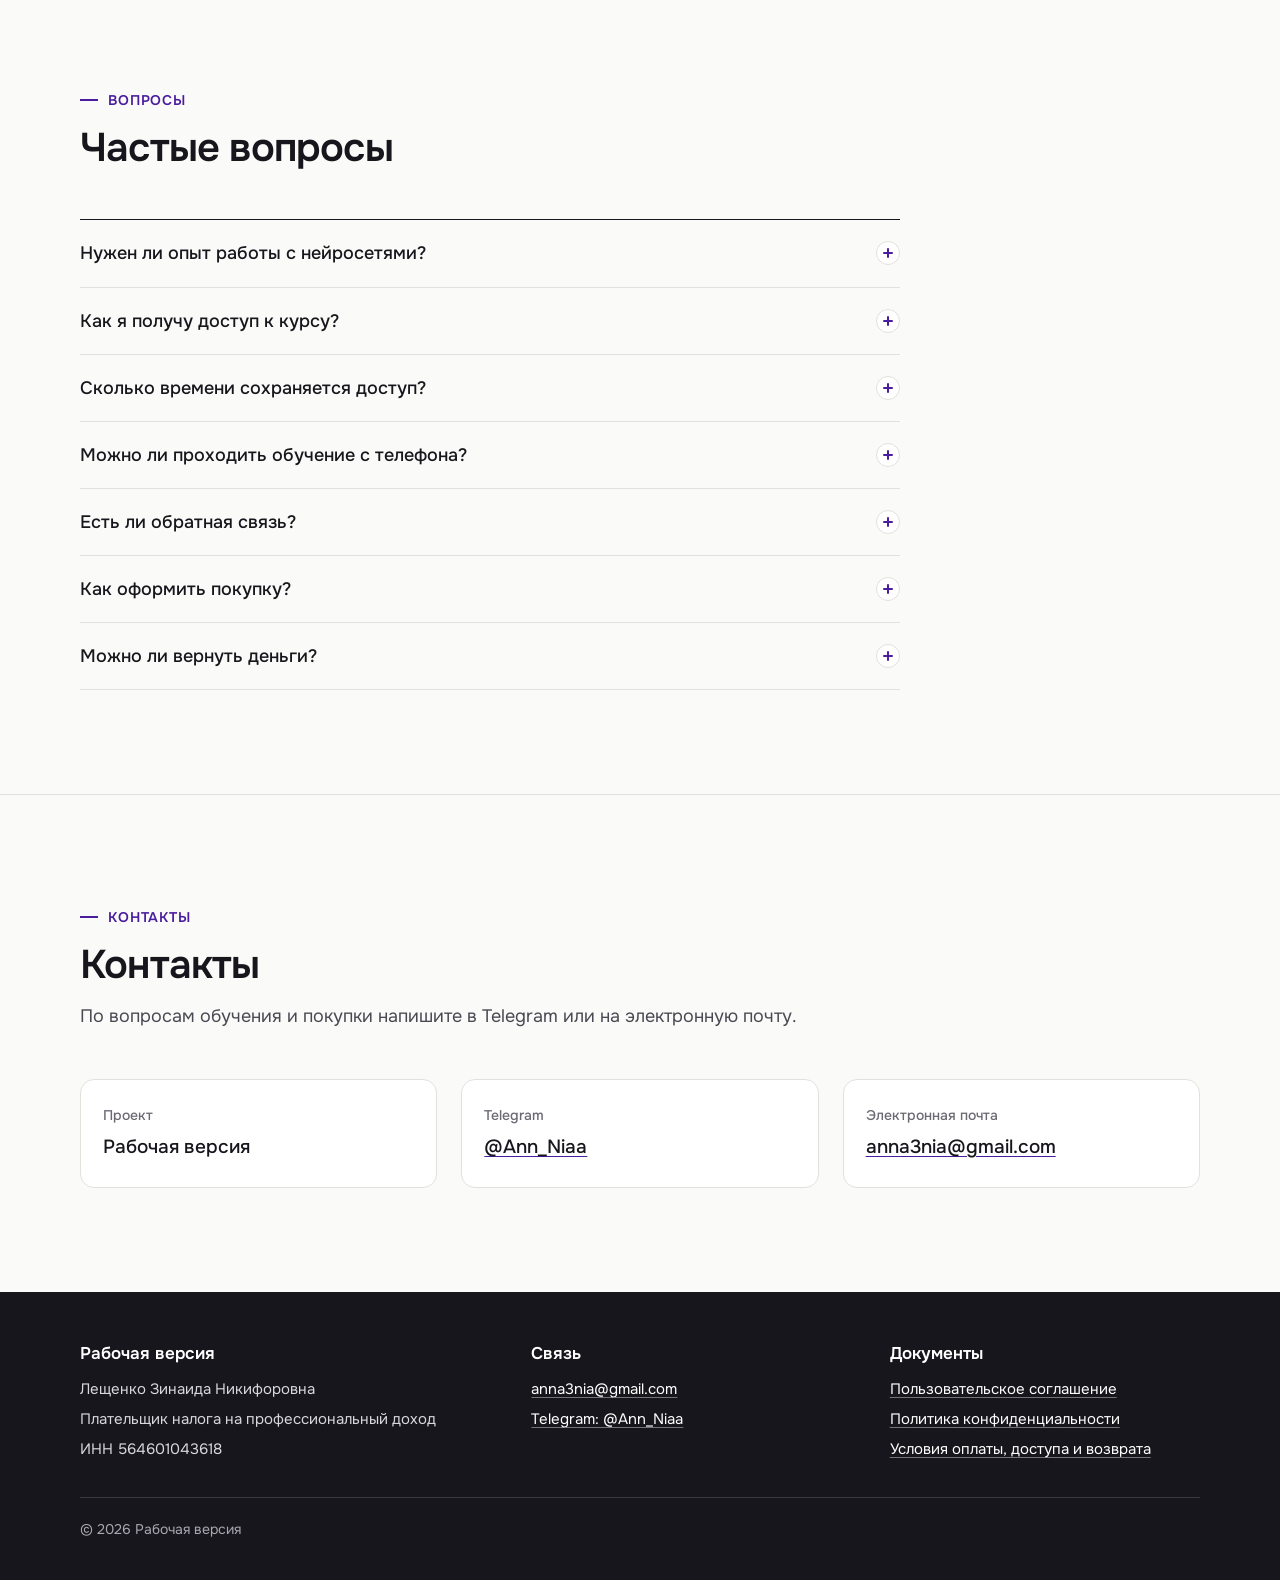
==== commit fe8c752f: "Программа курса «Практика»: 11 уроков, финальный проект и список результатов Co-Authored-By: Claude " ====
--- a/index.html
+++ b/index.html
@@ -172,32 +172,82 @@
 
             <div class="course-block">
               <h4>Что внутри</h4>
-              <ul class="check-list">
-                <li>практические задания на основе реальных рабочих и бытовых ситуаций;</li>
-                <li>работа с текстами, идеями, документами и таблицами;</li>
-                <li>создание и улучшение контента;</li>
-                <li>разбор неудачных ответов нейросети;</li>
-                <li>готовые структуры запросов;</li>
-                <li>адаптация одного запроса под разные задачи;</li>
-                <li>способы сокращения ручной и монотонной работы;</li>
-                <li>материалы с практическими задачами для самостоятельной тренировки.</li>
-              </ul>
+              <p class="course-block-lead">Практический курс состоит из 11 уроков и финального проекта.</p>
+              <ol class="lesson-list">
+                <li>
+                  <p class="lesson-title">Создание ИИ-модели</p>
+                  <p class="lesson-text">Создание собственной цифровой модели и работа с её внешностью, образом и визуальной подачей.</p>
+                </li>
+                <li>
+                  <p class="lesson-title">Создание мультяшного персонажа по референсам</p>
+                  <p class="lesson-text">Как использовать референсы и создавать узнаваемого персонажа с нужной внешностью, деталями и характером.</p>
+                </li>
+                <li>
+                  <p class="lesson-title">Создание семьи персонажей</p>
+                  <p class="lesson-text">Создание нескольких связанных между собой героев в едином стиле с сохранением их внешности и особенностей.</p>
+                </li>
+                <li>
+                  <p class="lesson-title">Генерация изображений для блога и социальных сетей</p>
+                  <p class="lesson-text">Создание визуалов для публикаций, Stories, обложек и других задач личного или коммерческого проекта.</p>
+                </li>
+                <li>
+                  <p class="lesson-title">Fashion-фотосессия</p>
+                  <p class="lesson-text">Создание стилизованной ИИ-фотосессии с продуманными образами, позами, светом и атмосферой.</p>
+                </li>
+                <li>
+                  <p class="lesson-title">Замена одежды и локаций</p>
+                  <p class="lesson-text">Как менять одежду, фон и место действия, сохраняя внешность человека и целостность изображения.</p>
+                </li>
+                <li>
+                  <p class="lesson-title">Оживление изображений</p>
+                  <p class="lesson-text">Создание движения из статичной картинки: мимика, жесты, движение камеры и естественная анимация.</p>
+                </li>
+                <li>
+                  <p class="lesson-title">Кинематографичные сцены</p>
+                  <p class="lesson-text">Создание атмосферных видеосцен с продуманной композицией, светом, движением и настроением.</p>
+                </li>
+                <li>
+                  <p class="lesson-title">Создание мультфильма</p>
+                  <p class="lesson-text">Пошаговая сборка мультфильма: персонажи, сцены, последовательность кадров и единый визуальный стиль.</p>
+                </li>
+                <li>
+                  <p class="lesson-title">Озвучка персонажей</p>
+                  <p class="lesson-text">Создание и подбор голосов, работа с репликами и подготовка озвучки для персонажей.</p>
+                </li>
+                <li>
+                  <p class="lesson-title">Создание песен</p>
+                  <p class="lesson-text">Генерация песни: идея, текст, музыкальное направление, голос и итоговая композиция.</p>
+                </li>
+                <li class="lesson-final">
+                  <p class="lesson-title">Финальный проект</p>
+                  <p class="lesson-text">Итоговая практическая работа, в которой ученик применяет освоенные инструменты и собирает собственный законченный проект.</p>
+                </li>
+              </ol>
             </div>
 
             <div class="course-block">
               <h4>Что вы получите</h4>
               <ul class="check-list">
-                <li>опыт решения реальных задач с помощью ИИ;</li>
-                <li>готовые рабочие схемы и запросы;</li>
-                <li>понимание, как исправлять слабый результат;</li>
-                <li>навык быстрее выполнять повторяющуюся работу;</li>
-                <li>собственный набор сценариев применения нейросетей.</li>
+                <li>собственную ИИ-модель, которую можно использовать в дальнейших визуальных проектах;</li>
+                <li>навык создавать узнаваемых персонажей по референсам;</li>
+                <li>умение сохранять внешность и единый стиль героев в разных изображениях и сценах;</li>
+                <li>готовые изображения для блога, социальных сетей и рабочих проектов;</li>
+                <li>навык создавать ИИ-фотосессии без традиционной съёмки;</li>
+                <li>умение менять одежду, образы и локации на готовых изображениях;</li>
+                <li>навык превращать статичные изображения в видео;</li>
+                <li>понимание принципов создания кинематографичных сцен;</li>
+                <li>собственный мультфильм с персонажами, сценами и озвучкой;</li>
+                <li>навык создавать голоса и озвучивать персонажей;</li>
+                <li>опыт создания собственной песни с помощью нейросетей;</li>
+                <li>финальный проект, объединяющий полученные практические навыки;</li>
+                <li>рабочую базу для создания личного контента, клиентских проектов и визуальных материалов для социальных сетей.</li>
               </ul>
             </div>
 
             <div class="course-block">
               <h4>Формат обучения</h4>
               <dl class="course-format">
+                <div><dt>Объём:</dt><dd>11 уроков и финальный проект</dd></div>
                 <div><dt>Где:</dt><dd>закрытый Telegram-канал</dd></div>
                 <div><dt>Материалы:</dt><dd>видео, текст, PDF, задания</dd></div>
                 <div><dt>Доступ:</dt><dd>бессрочный, открывается в течение 60 минут после оплаты</dd></div>
--- a/assets/styles.css
+++ b/assets/styles.css
@@ -1167,3 +1167,20 @@
   font-size: 15px;
   line-height: 1.5;
 }
+
+.lesson-list li.lesson-final {
+  counter-increment: none;
+  margin-top: 4px;
+  padding-top: 14px;
+  border-top: 1px solid var(--line);
+}
+
+.lesson-list li.lesson-final::before {
+  content: "";
+  top: 22px;
+  left: 3px;
+  width: 9px;
+  height: 9px;
+  border-radius: 2px;
+  background: var(--accent);
+}
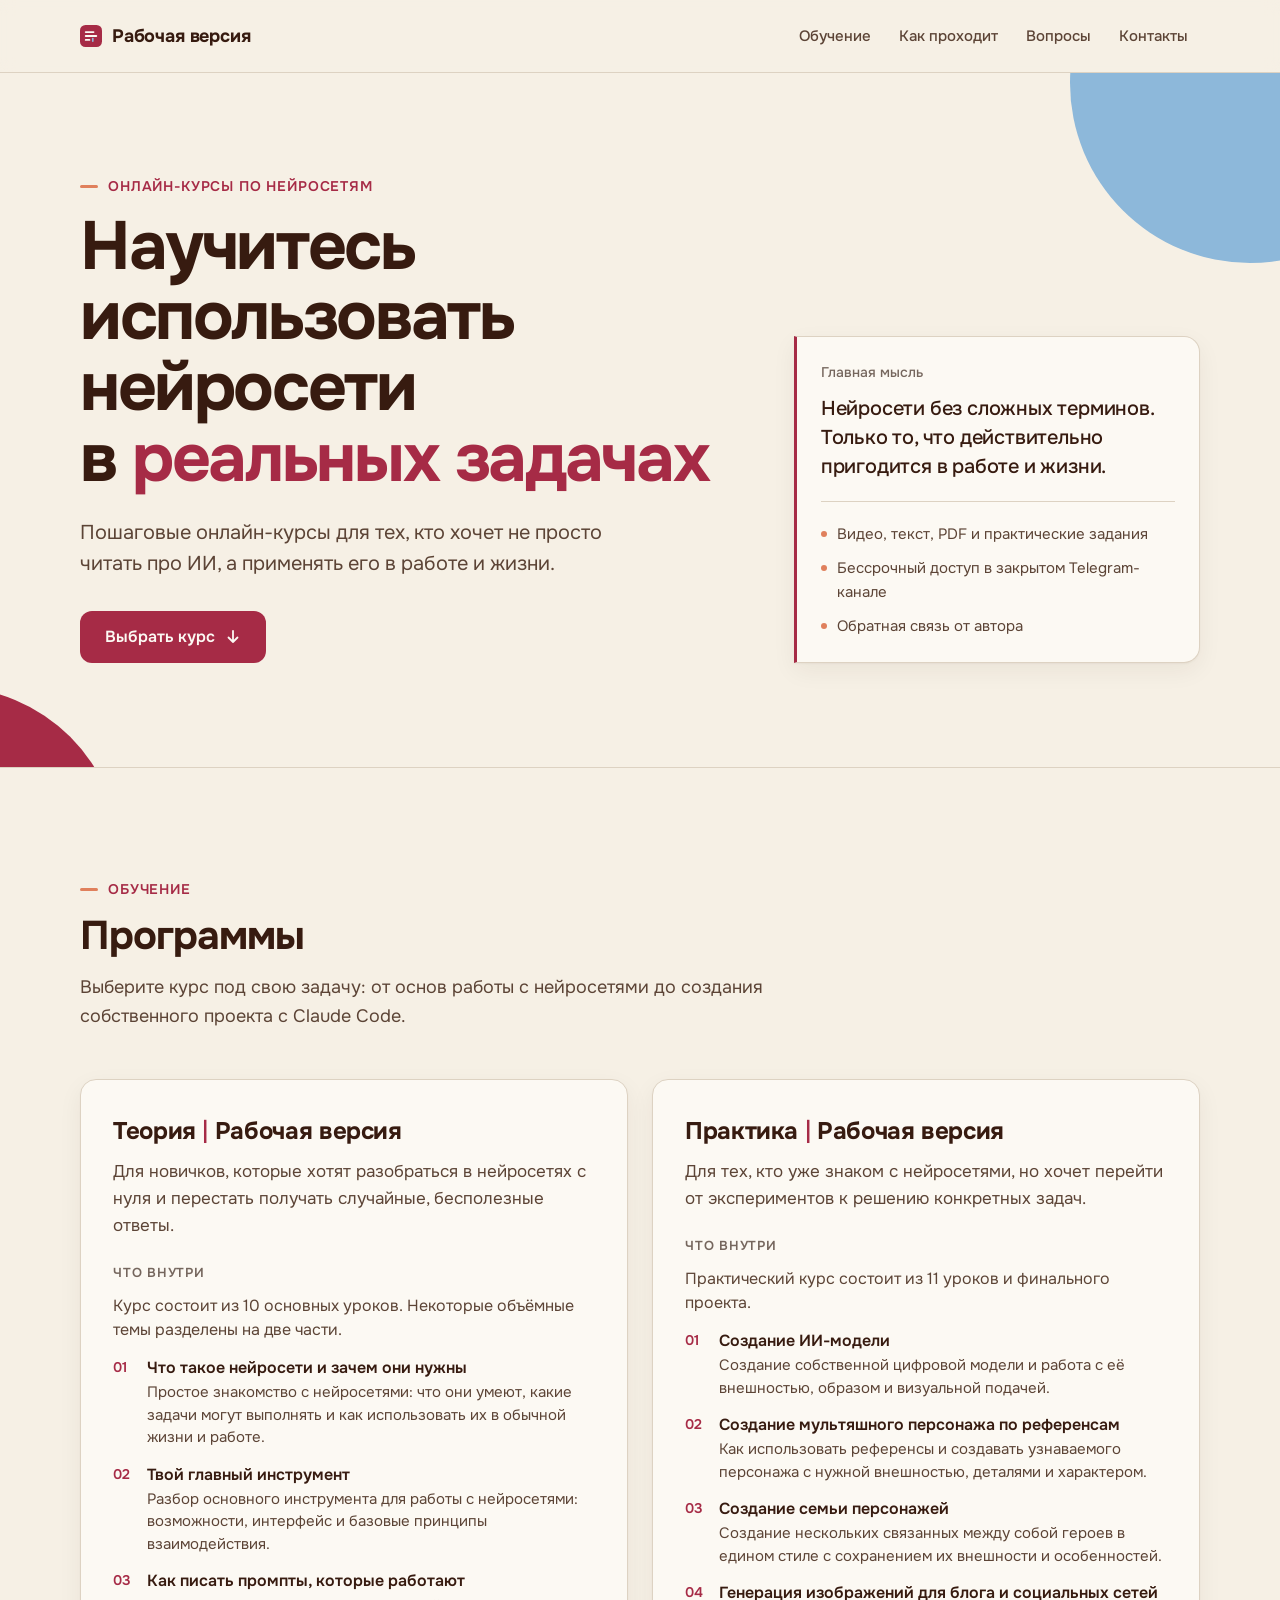
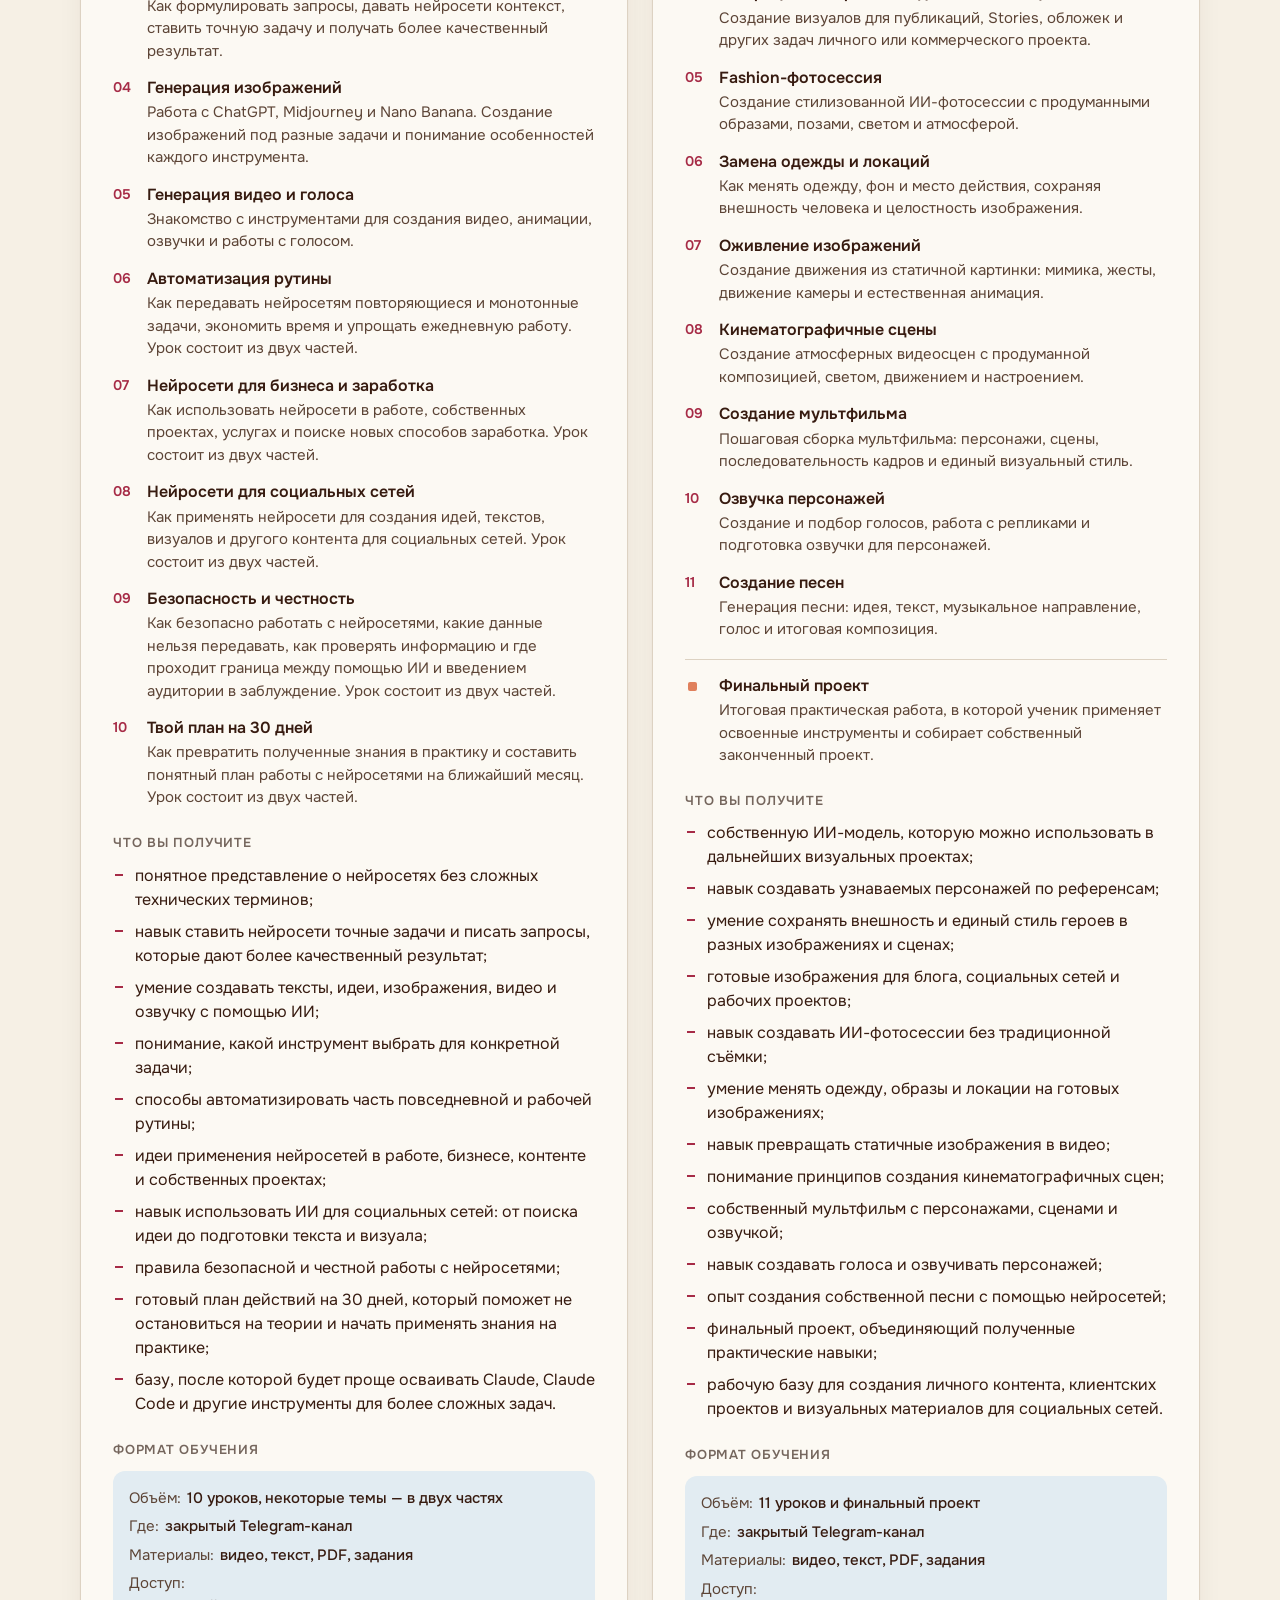
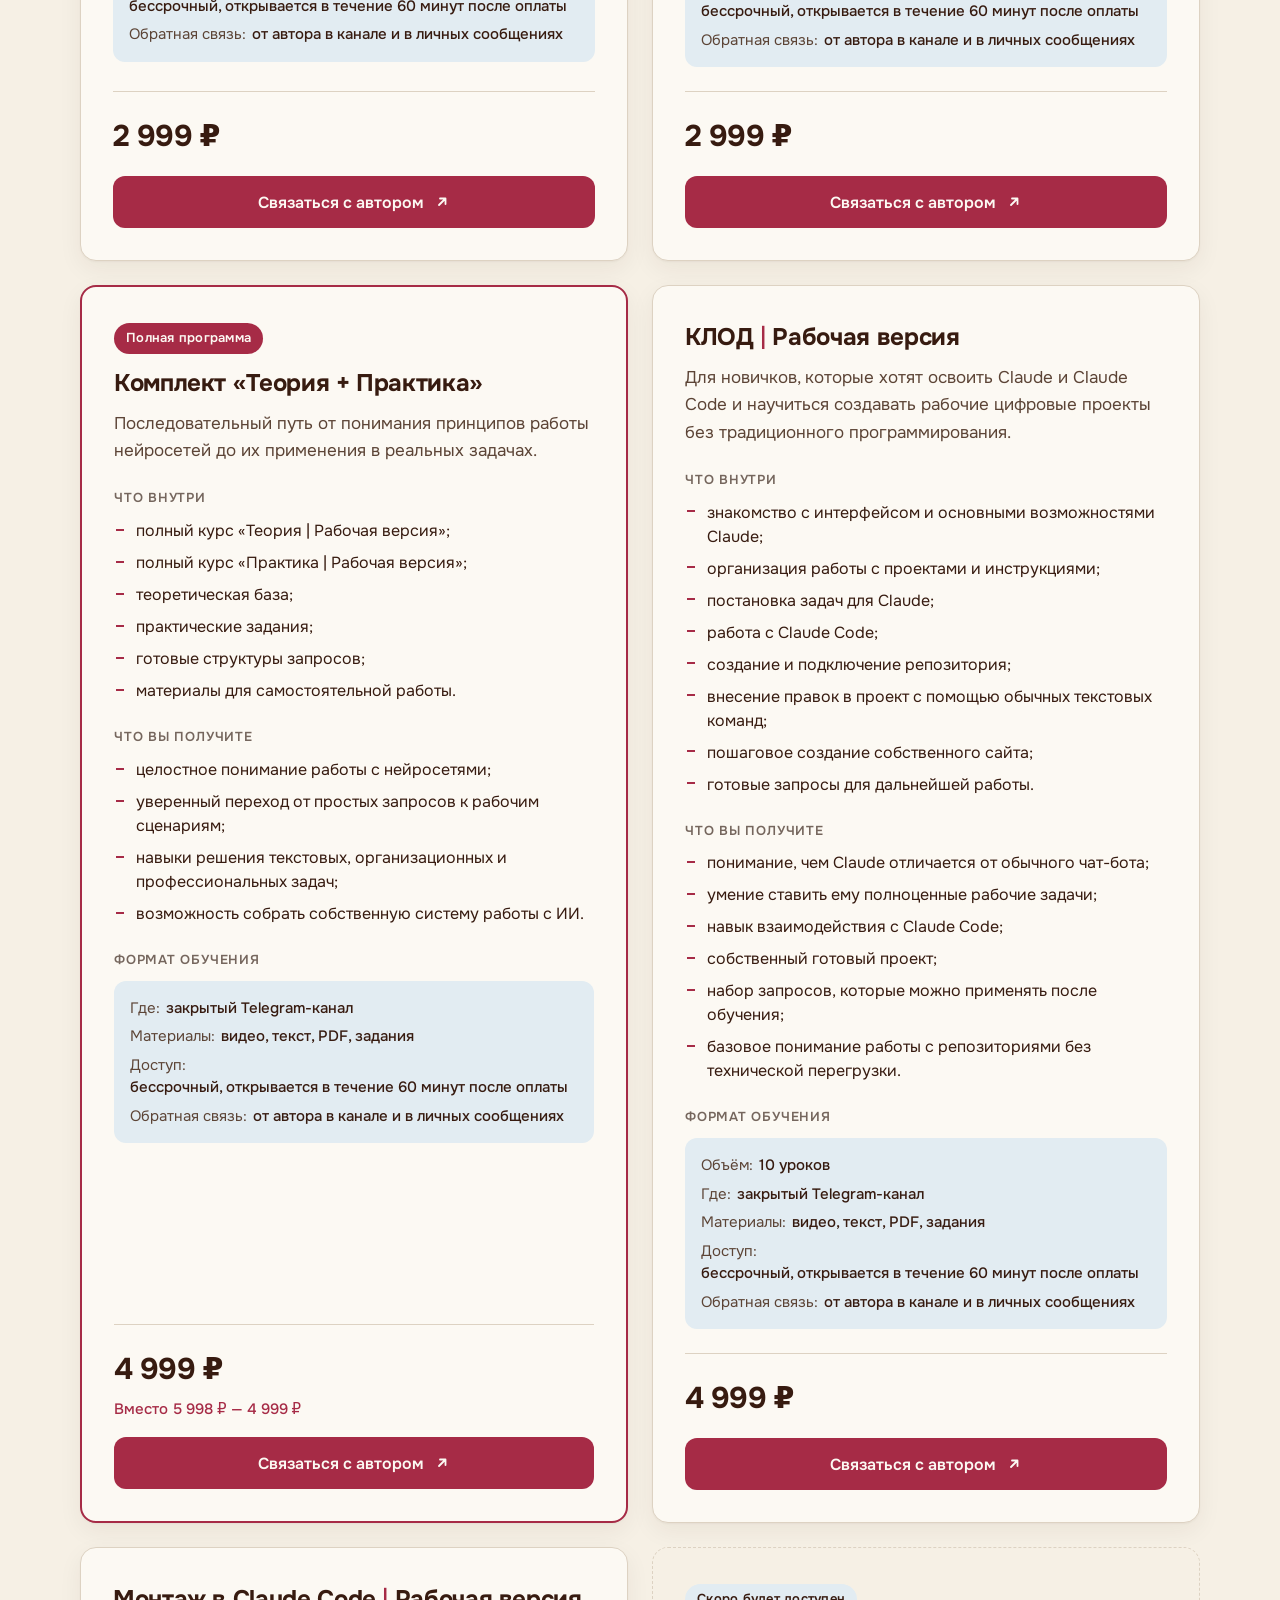
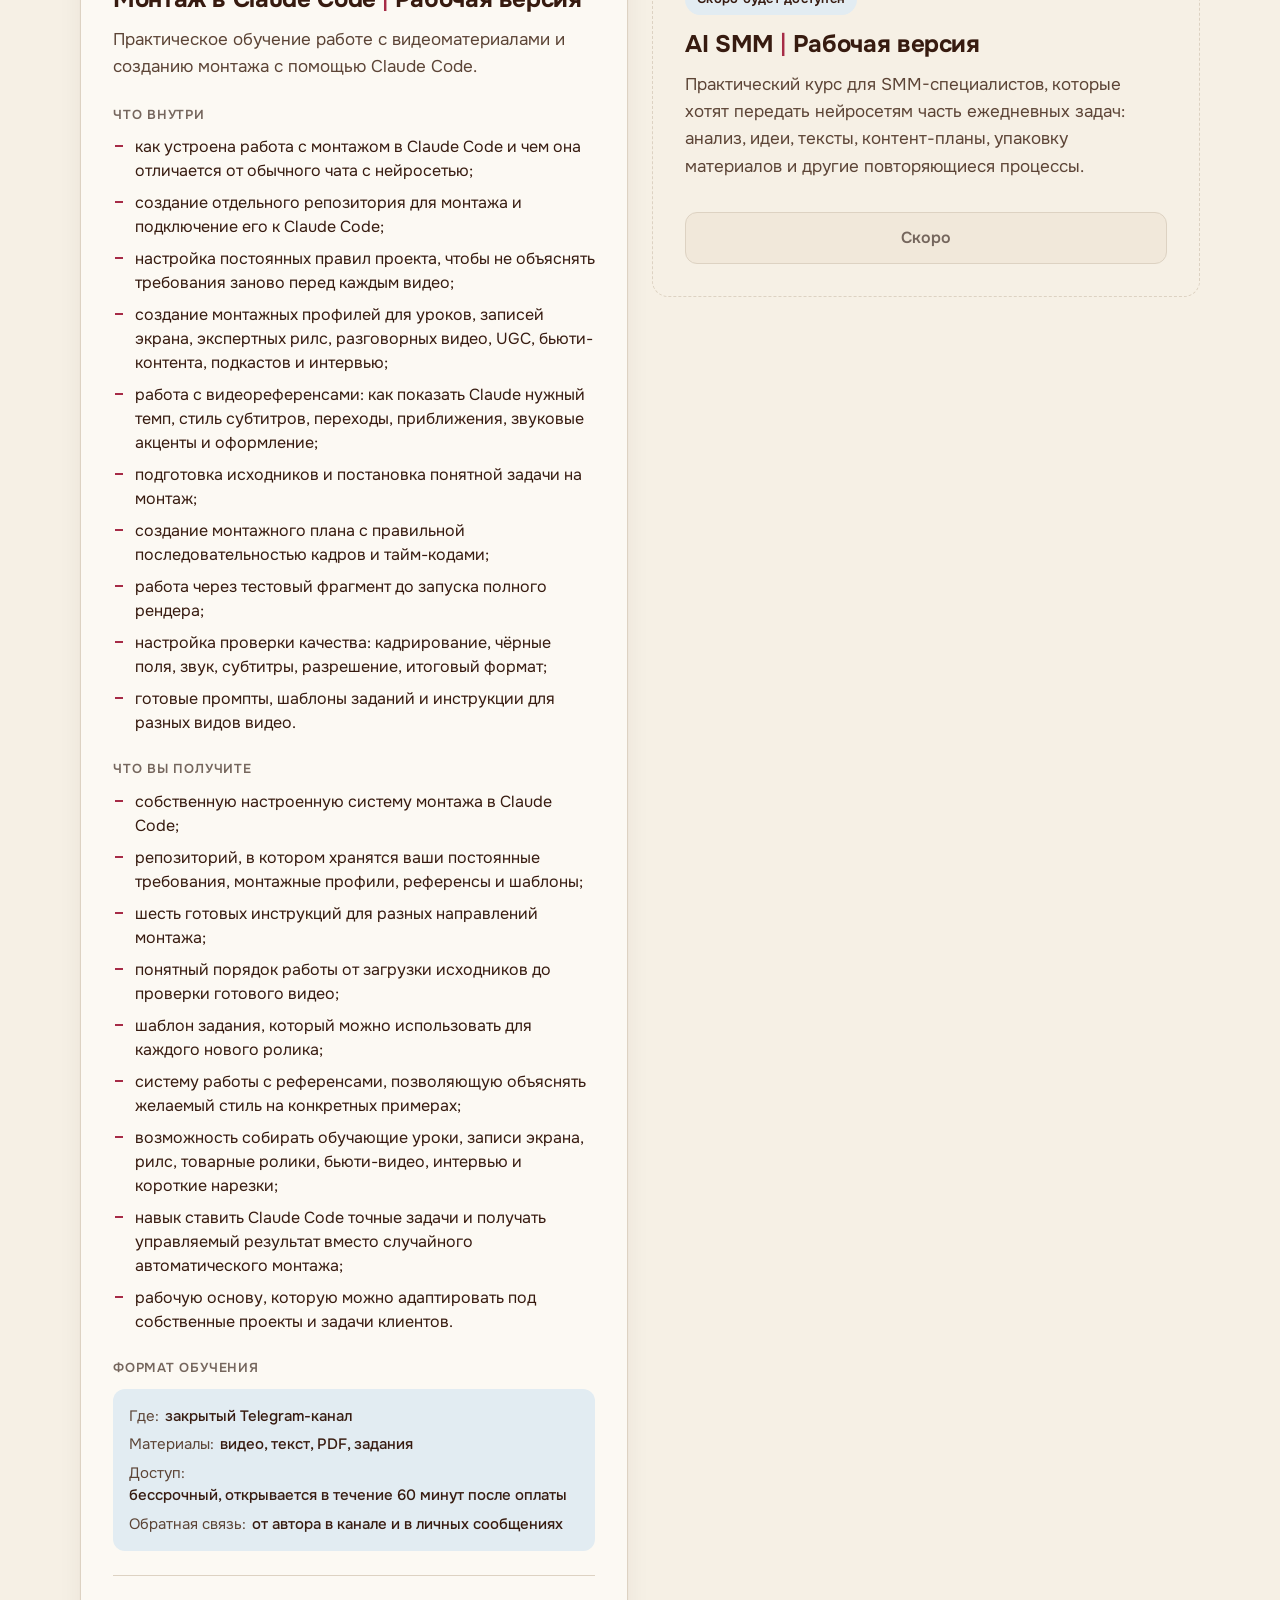
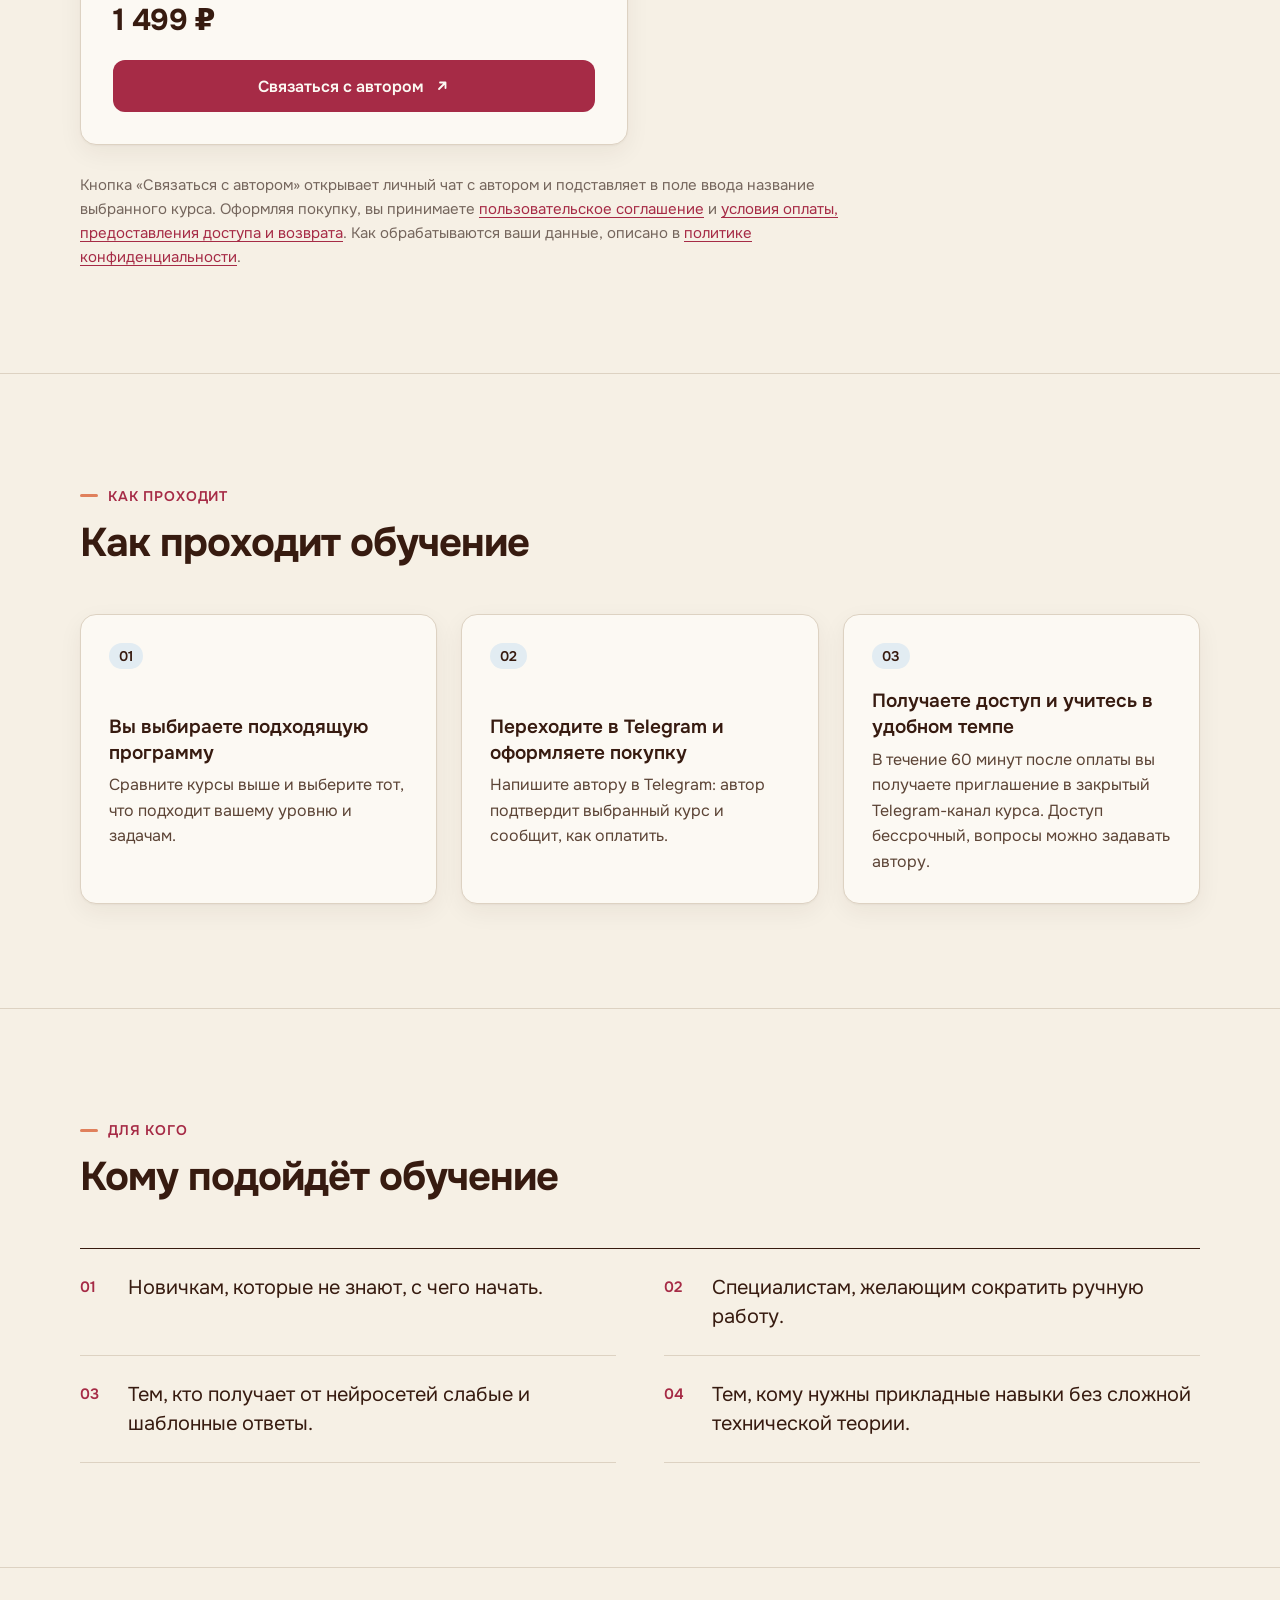
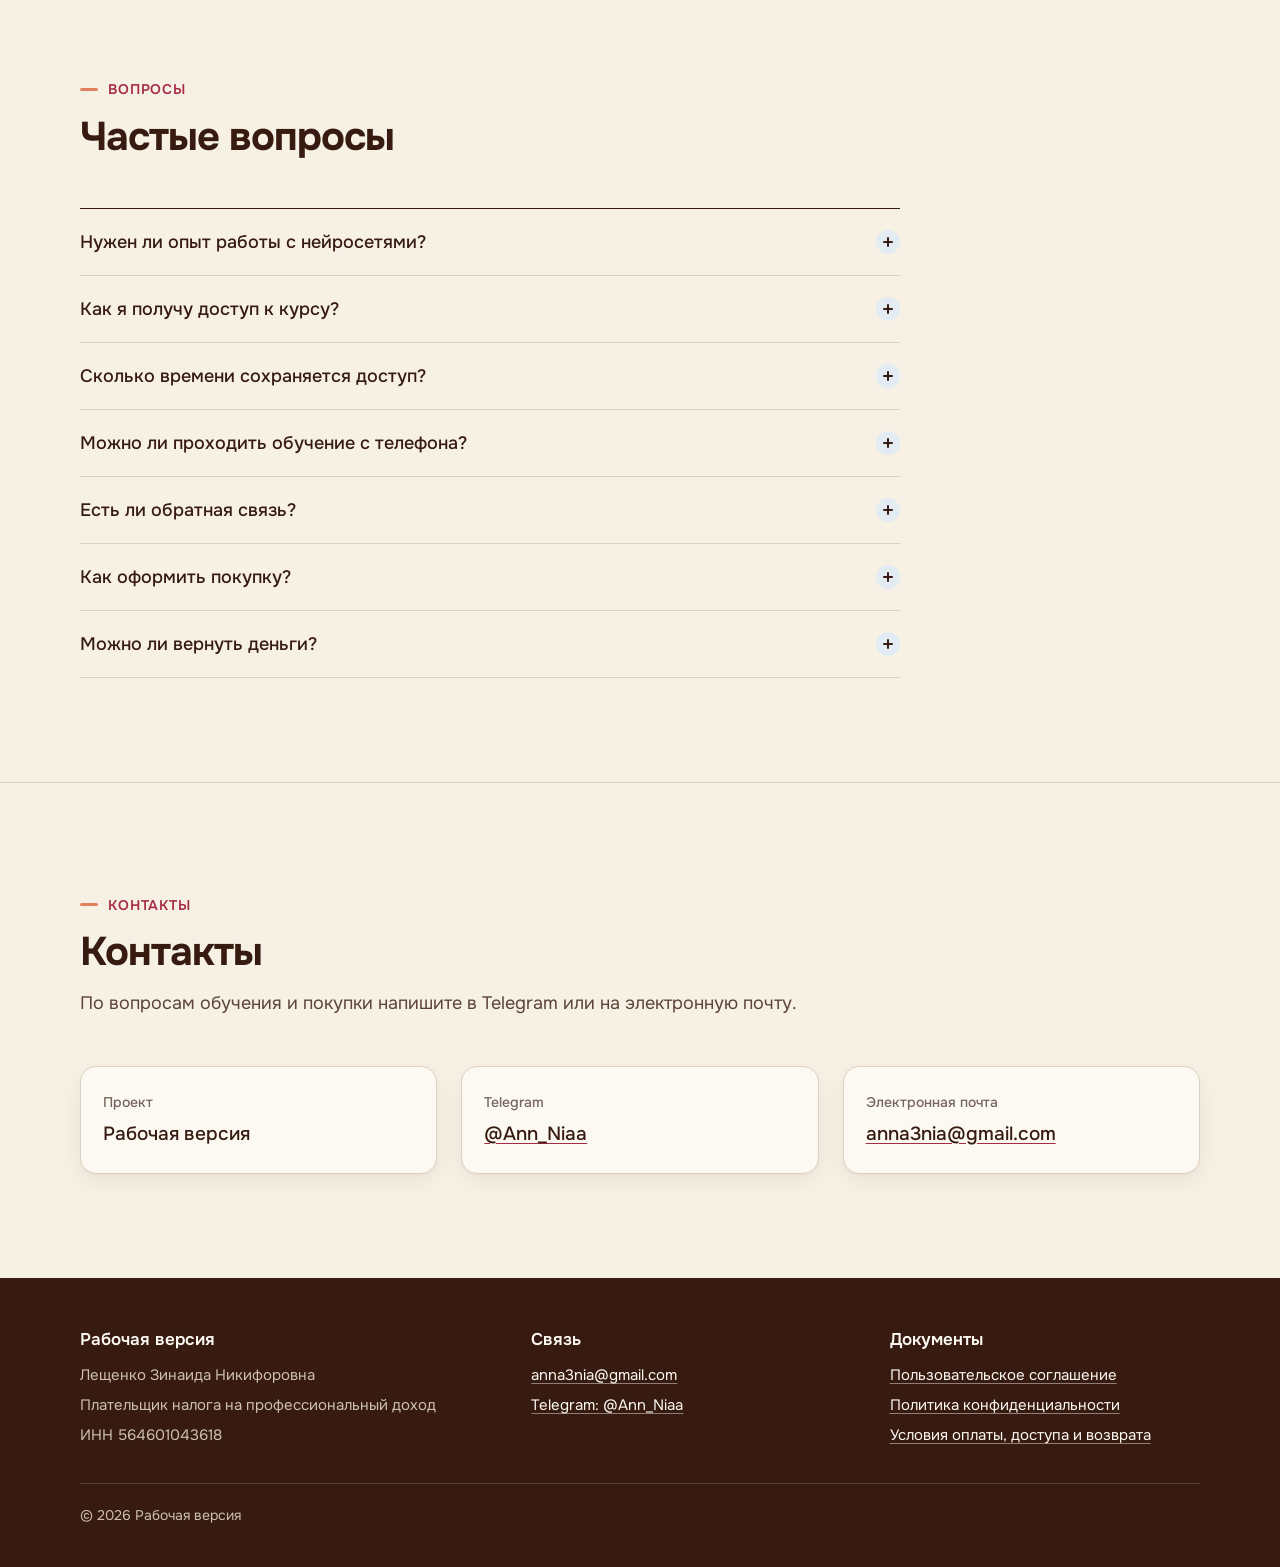
==== commit 0c550bcf: "Фирменная палитра и кнопка «Связаться с автором» Цвета взяты из референсов и вынесены в переменные -" ====
--- a/index.html
+++ b/index.html
@@ -5,14 +5,14 @@
   <meta name="viewport" content="width=device-width, initial-scale=1">
   <title>Рабочая версия — онлайн-курсы по нейросетям</title>
   <meta name="description" content="Пошаговые онлайн-курсы по нейросетям для новичков и специалистов: теория, практика и работа с Claude и Claude Code. Материалы в закрытом Telegram-канале, бессрочный доступ, обратная связь от автора.">
-  <meta name="theme-color" content="#fafaf8">
+  <meta name="theme-color" content="#F6F0E5">
   <meta property="og:type" content="website">
   <meta property="og:locale" content="ru_RU">
   <meta property="og:title" content="Рабочая версия — онлайн-курсы по нейросетям">
   <meta property="og:description" content="Нейросети без сложных терминов. Только то, что действительно пригодится в работе и жизни.">
   <link rel="icon" href="favicon.svg" type="image/svg+xml">
   <link rel="preload" href="assets/fonts/onest-cyrillic-400-normal.woff2" as="font" type="font/woff2" crossorigin>
-  <link rel="preload" href="assets/fonts/onest-cyrillic-600-normal.woff2" as="font" type="font/woff2" crossorigin>
+  <link rel="preload" href="assets/fonts/onest-cyrillic-700-normal.woff2" as="font" type="font/woff2" crossorigin>
   <link rel="stylesheet" href="assets/styles.css">
   <script>document.documentElement.classList.add("js");</script>
 </head>
@@ -42,6 +42,8 @@
 
   <main id="main">
     <section class="hero" id="top" aria-labelledby="hero-title">
+      <span class="hero-shape hero-shape--secondary" aria-hidden="true"></span>
+      <span class="hero-shape hero-shape--primary" aria-hidden="true"></span>
       <div class="container hero-grid">
         <div>
           <p class="eyebrow">Онлайн-курсы по нейросетям</p>
@@ -157,8 +159,8 @@
             <div class="course-buy">
               <div class="course-buy-inner">
                 <p class="price"><span class="price-value">2&nbsp;999&nbsp;₽</span></p>
-                <a class="btn btn-primary" href="https://t.me/Ann_Niaa?text=%D0%97%D0%B4%D1%80%D0%B0%D0%B2%D1%81%D1%82%D0%B2%D1%83%D0%B9%D1%82%D0%B5%21%20%D0%A5%D0%BE%D1%87%D1%83%20%D0%BE%D1%84%D0%BE%D1%80%D0%BC%D0%B8%D1%82%D1%8C%20%D0%BA%D1%83%D1%80%D1%81%20%C2%AB%D0%A2%D0%B5%D0%BE%D1%80%D0%B8%D1%8F%20%7C%20%D0%A0%D0%B0%D0%B1%D0%BE%D1%87%D0%B0%D1%8F%20%D0%B2%D0%B5%D1%80%D1%81%D0%B8%D1%8F%C2%BB%20%D0%B7%D0%B0%202%20999%20%E2%82%BD." target="_blank" rel="noopener noreferrer" aria-label="Оформить в Telegram курс «Теория | Рабочая версия» (откроется в новой вкладке)">
-                  Оформить в Telegram
+                <a class="btn btn-primary" href="https://t.me/Ann_Niaa?text=%D0%97%D0%B4%D1%80%D0%B0%D0%B2%D1%81%D1%82%D0%B2%D1%83%D0%B9%D1%82%D0%B5%21%20%D0%A5%D0%BE%D1%87%D1%83%20%D0%BE%D1%84%D0%BE%D1%80%D0%BC%D0%B8%D1%82%D1%8C%20%D0%BA%D1%83%D1%80%D1%81%20%C2%AB%D0%A2%D0%B5%D0%BE%D1%80%D0%B8%D1%8F%20%7C%20%D0%A0%D0%B0%D0%B1%D0%BE%D1%87%D0%B0%D1%8F%20%D0%B2%D0%B5%D1%80%D1%81%D0%B8%D1%8F%C2%BB%20%D0%B7%D0%B0%202%20999%20%E2%82%BD." target="_blank" rel="noopener noreferrer" aria-label="Связаться с автором в Telegram: курс «Теория | Рабочая версия» (откроется в новой вкладке)">
+                  Связаться с автором
                   <svg class="btn-arrow" viewBox="0 0 16 16" fill="none" aria-hidden="true"><path d="M5 11 11 5M6 4.5h5.5V10" stroke="currentColor" stroke-width="1.8" stroke-linecap="round" stroke-linejoin="round"/></svg>
                 </a>
               </div>
@@ -258,8 +260,8 @@
             <div class="course-buy">
               <div class="course-buy-inner">
                 <p class="price"><span class="price-value">2&nbsp;999&nbsp;₽</span></p>
-                <a class="btn btn-primary" href="https://t.me/Ann_Niaa?text=%D0%97%D0%B4%D1%80%D0%B0%D0%B2%D1%81%D1%82%D0%B2%D1%83%D0%B9%D1%82%D0%B5%21%20%D0%A5%D0%BE%D1%87%D1%83%20%D0%BE%D1%84%D0%BE%D1%80%D0%BC%D0%B8%D1%82%D1%8C%20%D0%BA%D1%83%D1%80%D1%81%20%C2%AB%D0%9F%D1%80%D0%B0%D0%BA%D1%82%D0%B8%D0%BA%D0%B0%20%7C%20%D0%A0%D0%B0%D0%B1%D0%BE%D1%87%D0%B0%D1%8F%20%D0%B2%D0%B5%D1%80%D1%81%D0%B8%D1%8F%C2%BB%20%D0%B7%D0%B0%202%20999%20%E2%82%BD." target="_blank" rel="noopener noreferrer" aria-label="Оформить в Telegram курс «Практика | Рабочая версия» (откроется в новой вкладке)">
-                  Оформить в Telegram
+                <a class="btn btn-primary" href="https://t.me/Ann_Niaa?text=%D0%97%D0%B4%D1%80%D0%B0%D0%B2%D1%81%D1%82%D0%B2%D1%83%D0%B9%D1%82%D0%B5%21%20%D0%A5%D0%BE%D1%87%D1%83%20%D0%BE%D1%84%D0%BE%D1%80%D0%BC%D0%B8%D1%82%D1%8C%20%D0%BA%D1%83%D1%80%D1%81%20%C2%AB%D0%9F%D1%80%D0%B0%D0%BA%D1%82%D0%B8%D0%BA%D0%B0%20%7C%20%D0%A0%D0%B0%D0%B1%D0%BE%D1%87%D0%B0%D1%8F%20%D0%B2%D0%B5%D1%80%D1%81%D0%B8%D1%8F%C2%BB%20%D0%B7%D0%B0%202%20999%20%E2%82%BD." target="_blank" rel="noopener noreferrer" aria-label="Связаться с автором в Telegram: курс «Практика | Рабочая версия» (откроется в новой вкладке)">
+                  Связаться с автором
                   <svg class="btn-arrow" viewBox="0 0 16 16" fill="none" aria-hidden="true"><path d="M5 11 11 5M6 4.5h5.5V10" stroke="currentColor" stroke-width="1.8" stroke-linecap="round" stroke-linejoin="round"/></svg>
                 </a>
               </div>
@@ -310,8 +312,8 @@
                   <span class="price-value">4&nbsp;999&nbsp;₽</span>
                   <span class="price-note">Вместо 5&nbsp;998&nbsp;₽ — 4&nbsp;999&nbsp;₽</span>
                 </p>
-                <a class="btn btn-primary" href="https://t.me/Ann_Niaa?text=%D0%97%D0%B4%D1%80%D0%B0%D0%B2%D1%81%D1%82%D0%B2%D1%83%D0%B9%D1%82%D0%B5%21%20%D0%A5%D0%BE%D1%87%D1%83%20%D0%BE%D1%84%D0%BE%D1%80%D0%BC%D0%B8%D1%82%D1%8C%20%D0%BA%D0%BE%D0%BC%D0%BF%D0%BB%D0%B5%D0%BA%D1%82%20%C2%AB%D0%A2%D0%B5%D0%BE%D1%80%D0%B8%D1%8F%20%2B%20%D0%9F%D1%80%D0%B0%D0%BA%D1%82%D0%B8%D0%BA%D0%B0%C2%BB%20%D0%B7%D0%B0%204%20999%20%E2%82%BD." target="_blank" rel="noopener noreferrer" aria-label="Оформить в Telegram комплект «Теория + Практика» (откроется в новой вкладке)">
-                  Оформить в Telegram
+                <a class="btn btn-primary" href="https://t.me/Ann_Niaa?text=%D0%97%D0%B4%D1%80%D0%B0%D0%B2%D1%81%D1%82%D0%B2%D1%83%D0%B9%D1%82%D0%B5%21%20%D0%A5%D0%BE%D1%87%D1%83%20%D0%BE%D1%84%D0%BE%D1%80%D0%BC%D0%B8%D1%82%D1%8C%20%D0%BA%D0%BE%D0%BC%D0%BF%D0%BB%D0%B5%D0%BA%D1%82%20%C2%AB%D0%A2%D0%B5%D0%BE%D1%80%D0%B8%D1%8F%20%2B%20%D0%9F%D1%80%D0%B0%D0%BA%D1%82%D0%B8%D0%BA%D0%B0%C2%BB%20%D0%B7%D0%B0%204%20999%20%E2%82%BD." target="_blank" rel="noopener noreferrer" aria-label="Связаться с автором в Telegram: комплект «Теория + Практика» (откроется в новой вкладке)">
+                  Связаться с автором
                   <svg class="btn-arrow" viewBox="0 0 16 16" fill="none" aria-hidden="true"><path d="M5 11 11 5M6 4.5h5.5V10" stroke="currentColor" stroke-width="1.8" stroke-linecap="round" stroke-linejoin="round"/></svg>
                 </a>
               </div>
@@ -363,8 +365,8 @@
             <div class="course-buy">
               <div class="course-buy-inner">
                 <p class="price"><span class="price-value">4&nbsp;999&nbsp;₽</span></p>
-                <a class="btn btn-primary" href="https://t.me/Ann_Niaa?text=%D0%97%D0%B4%D1%80%D0%B0%D0%B2%D1%81%D1%82%D0%B2%D1%83%D0%B9%D1%82%D0%B5%21%20%D0%A5%D0%BE%D1%87%D1%83%20%D0%BE%D1%84%D0%BE%D1%80%D0%BC%D0%B8%D1%82%D1%8C%20%D0%BA%D1%83%D1%80%D1%81%20%C2%AB%D0%9A%D0%9B%D0%9E%D0%94%20%7C%20%D0%A0%D0%B0%D0%B1%D0%BE%D1%87%D0%B0%D1%8F%20%D0%B2%D0%B5%D1%80%D1%81%D0%B8%D1%8F%C2%BB%20%D0%B7%D0%B0%204%20999%20%E2%82%BD." target="_blank" rel="noopener noreferrer" aria-label="Оформить в Telegram курс «КЛОД | Рабочая версия» (откроется в новой вкладке)">
-                  Оформить в Telegram
+                <a class="btn btn-primary" href="https://t.me/Ann_Niaa?text=%D0%97%D0%B4%D1%80%D0%B0%D0%B2%D1%81%D1%82%D0%B2%D1%83%D0%B9%D1%82%D0%B5%21%20%D0%A5%D0%BE%D1%87%D1%83%20%D0%BE%D1%84%D0%BE%D1%80%D0%BC%D0%B8%D1%82%D1%8C%20%D0%BA%D1%83%D1%80%D1%81%20%C2%AB%D0%9A%D0%9B%D0%9E%D0%94%20%7C%20%D0%A0%D0%B0%D0%B1%D0%BE%D1%87%D0%B0%D1%8F%20%D0%B2%D0%B5%D1%80%D1%81%D0%B8%D1%8F%C2%BB%20%D0%B7%D0%B0%204%20999%20%E2%82%BD." target="_blank" rel="noopener noreferrer" aria-label="Связаться с автором в Telegram: курс «КЛОД | Рабочая версия» (откроется в новой вкладке)">
+                  Связаться с автором
                   <svg class="btn-arrow" viewBox="0 0 16 16" fill="none" aria-hidden="true"><path d="M5 11 11 5M6 4.5h5.5V10" stroke="currentColor" stroke-width="1.8" stroke-linecap="round" stroke-linejoin="round"/></svg>
                 </a>
               </div>
@@ -420,8 +422,8 @@
             <div class="course-buy">
               <div class="course-buy-inner">
                 <p class="price"><span class="price-value">1&nbsp;499&nbsp;₽</span></p>
-                <a class="btn btn-primary" href="https://t.me/Ann_Niaa?text=%D0%97%D0%B4%D1%80%D0%B0%D0%B2%D1%81%D1%82%D0%B2%D1%83%D0%B9%D1%82%D0%B5%21%20%D0%A5%D0%BE%D1%87%D1%83%20%D0%BE%D1%84%D0%BE%D1%80%D0%BC%D0%B8%D1%82%D1%8C%20%D0%BA%D1%83%D1%80%D1%81%20%C2%AB%D0%9C%D0%BE%D0%BD%D1%82%D0%B0%D0%B6%20%D0%B2%20Claude%20Code%20%7C%20%D0%A0%D0%B0%D0%B1%D0%BE%D1%87%D0%B0%D1%8F%20%D0%B2%D0%B5%D1%80%D1%81%D0%B8%D1%8F%C2%BB%20%D0%B7%D0%B0%201%20499%20%E2%82%BD." target="_blank" rel="noopener noreferrer" aria-label="Оформить в Telegram курс «Монтаж в Claude Code | Рабочая версия» (откроется в новой вкладке)">
-                  Оформить в Telegram
+                <a class="btn btn-primary" href="https://t.me/Ann_Niaa?text=%D0%97%D0%B4%D1%80%D0%B0%D0%B2%D1%81%D1%82%D0%B2%D1%83%D0%B9%D1%82%D0%B5%21%20%D0%A5%D0%BE%D1%87%D1%83%20%D0%BE%D1%84%D0%BE%D1%80%D0%BC%D0%B8%D1%82%D1%8C%20%D0%BA%D1%83%D1%80%D1%81%20%C2%AB%D0%9C%D0%BE%D0%BD%D1%82%D0%B0%D0%B6%20%D0%B2%20Claude%20Code%20%7C%20%D0%A0%D0%B0%D0%B1%D0%BE%D1%87%D0%B0%D1%8F%20%D0%B2%D0%B5%D1%80%D1%81%D0%B8%D1%8F%C2%BB%20%D0%B7%D0%B0%201%20499%20%E2%82%BD." target="_blank" rel="noopener noreferrer" aria-label="Связаться с автором в Telegram: курс «Монтаж в Claude Code | Рабочая версия» (откроется в новой вкладке)">
+                  Связаться с автором
                   <svg class="btn-arrow" viewBox="0 0 16 16" fill="none" aria-hidden="true"><path d="M5 11 11 5M6 4.5h5.5V10" stroke="currentColor" stroke-width="1.8" stroke-linecap="round" stroke-linejoin="round"/></svg>
                 </a>
               </div>
@@ -438,7 +440,7 @@
           </article>
         </div>
 
-        <p class="buy-note">Кнопка «Оформить в Telegram» открывает личный чат с автором и подставляет в поле ввода название выбранного курса. Оформляя покупку, вы принимаете <a href="agreement.html">пользовательское соглашение</a> и <a href="refund.html">условия оплаты, предоставления доступа и возврата</a>. Как обрабатываются ваши данные, описано в <a href="privacy.html">политике конфиденциальности</a>.</p>
+        <p class="buy-note">Кнопка «Связаться с автором» открывает личный чат с автором и подставляет в поле ввода название выбранного курса. Оформляя покупку, вы принимаете <a href="agreement.html">пользовательское соглашение</a> и <a href="refund.html">условия оплаты, предоставления доступа и возврата</a>. Как обрабатываются ваши данные, описано в <a href="privacy.html">политике конфиденциальности</a>.</p>
       </div>
     </section>
 
@@ -526,7 +528,7 @@
           <details>
             <summary>Как оформить покупку?<span class="faq-icon" aria-hidden="true"></span></summary>
             <div class="faq-answer">
-              <p>Нажмите «Оформить в Telegram» в карточке нужного курса — откроется чат с автором. Отправьте сообщение, и автор подтвердит заказ и сообщит, как оплатить. После оплаты вы получите чек и приглашение в закрытый канал курса.</p>
+              <p>Нажмите «Связаться с автором» в карточке нужного курса — откроется чат с автором. Отправьте сообщение, и автор подтвердит заказ и сообщит, как оплатить. После оплаты вы получите чек и приглашение в закрытый канал курса.</p>
             </div>
           </details>
           <details>
--- a/assets/styles.css
+++ b/assets/styles.css
@@ -48,18 +48,51 @@
   unicode-range: U+0000-00FF, U+0131, U+0152-0153, U+02BB-02BC, U+02C6, U+02DA, U+02DC, U+0304, U+0308, U+0329, U+2000-206F, U+20AC, U+20BD, U+2122, U+2191, U+2193, U+2212, U+2215, U+FEFF, U+FFFD;
 }
 
+@font-face {
+  font-family: "Onest";
+  font-style: normal;
+  font-weight: 700;
+  font-display: swap;
+  src: url("fonts/onest-cyrillic-700-normal.woff2") format("woff2");
+  unicode-range: U+0301, U+0400-045F, U+0490-0491, U+04B0-04B1, U+2116;
+}
+@font-face {
+  font-family: "Onest";
+  font-style: normal;
+  font-weight: 700;
+  font-display: swap;
+  src: url("fonts/onest-latin-700-normal.woff2") format("woff2");
+  unicode-range: U+0000-00FF, U+0131, U+0152-0153, U+02BB-02BC, U+02C6, U+02DA, U+02DC, U+0304, U+0308, U+0329, U+2000-206F, U+20AC, U+20BD, U+2122, U+2191, U+2193, U+2212, U+2215, U+FEFF, U+FFFD;
+}
+
 :root {
-  --bg: #fafaf8;
-  --surface: #ffffff;
-  --ink: #17161c;
-  --ink-2: #4a4953;
-  --muted: #6b6a74;
-  --line: #e3e1dc;
-  --accent: #4a1d9e;
-  --accent-hover: #3b167f;
-  --accent-soft: #f1ecfa;
-  --focus: #4a1d9e;
-  --radius: 14px;
+  /* Фирменная палитра (по референсам) */
+  --color-background: #F6F0E5;
+  --color-surface: #FCF9F3;
+  --color-surface-warm: #F1E8DA;
+  --color-text: #371B10;
+  --color-text-secondary: #5C4436;
+  --color-text-muted: #75665D;
+  --color-primary: #A62B46;
+  --color-primary-hover: #87213A;
+  --color-primary-soft: #F4E3E3;
+  --color-secondary: #8DB8DA;
+  --color-secondary-soft: #E2ECF2;
+  --color-coral: #E0805C;
+  --color-border: #DDD2C2;
+  --color-on-primary: #FCF9F3;
+  --color-on-dark-muted: #CDBFB3;
+  --color-focus: #A62B46;
+
+  /* Производные значения */
+  --header-bg: rgba(246, 240, 229, 0.94);
+  --header-bg-blur: rgba(246, 240, 229, 0.82);
+  --footer-line: rgba(252, 249, 243, 0.16);
+  --footer-link-underline: rgba(252, 249, 243, 0.45);
+  --shadow-card: 0 1px 2px rgba(55, 27, 16, 0.04), 0 8px 24px rgba(55, 27, 16, 0.06);
+  --shadow-menu: 0 12px 24px rgba(55, 27, 16, 0.08);
+
+  --radius: 16px;
   --container: 1120px;
   --gutter: 20px;
   --header-h: 64px;
@@ -86,8 +119,8 @@
 
 body {
   margin: 0;
-  background: var(--bg);
-  color: var(--ink);
+  background: var(--color-background);
+  color: var(--color-text);
   font-family: var(--font);
   font-size: 17px;
   line-height: 1.6;
@@ -111,17 +144,17 @@
 }
 
 a {
-  color: var(--accent);
+  color: var(--color-primary);
   text-underline-offset: 3px;
   text-decoration-thickness: 1px;
 }
 
 a:hover {
-  color: var(--accent-hover);
+  color: var(--color-primary-hover);
 }
 
 :focus-visible {
-  outline: 3px solid var(--focus);
+  outline: 3px solid var(--color-focus);
   outline-offset: 3px;
   border-radius: 6px;
 }
@@ -132,15 +165,15 @@
   top: -100px;
   z-index: 100;
   padding: 10px 16px;
-  background: var(--ink);
-  color: #fff;
+  background: var(--color-text);
+  color: var(--color-on-primary);
   border-radius: 8px;
   text-decoration: none;
 }
 
 .skip-link:focus {
   top: 12px;
-  color: #fff;
+  color: var(--color-on-primary);
 }
 
 .container {
@@ -156,13 +189,13 @@
   position: sticky;
   top: 0;
   z-index: 50;
-  background: rgba(250, 250, 248, 0.94);
-  border-bottom: 1px solid var(--line);
+  background: var(--header-bg);
+  border-bottom: 1px solid var(--color-border);
 }
 
 @supports (backdrop-filter: blur(8px)) {
   .site-header {
-    background: rgba(250, 250, 248, 0.82);
+    background: var(--header-bg-blur);
     backdrop-filter: blur(8px);
   }
 }
@@ -179,8 +212,8 @@
   display: inline-flex;
   align-items: center;
   gap: 10px;
-  color: var(--ink);
-  font-weight: 600;
+  color: var(--color-text);
+  font-weight: 700;
   font-size: 18px;
   letter-spacing: -0.01em;
   text-decoration: none;
@@ -188,7 +221,7 @@
 }
 
 .logo:hover {
-  color: var(--ink);
+  color: var(--color-text);
 }
 
 .logo-mark {
@@ -203,10 +236,10 @@
   gap: 8px;
   min-height: 44px;
   padding: 0 14px;
-  border: 1px solid var(--line);
+  border: 1px solid var(--color-secondary);
   border-radius: 10px;
-  background: var(--surface);
-  color: var(--ink);
+  background: var(--color-secondary-soft);
+  color: var(--color-text);
   font: inherit;
   font-size: 15px;
   font-weight: 500;
@@ -260,15 +293,15 @@
   display: block;
   padding: 8px 12px;
   border-radius: 8px;
-  color: var(--ink-2);
+  color: var(--color-text-secondary);
   font-size: 15px;
   font-weight: 500;
   text-decoration: none;
 }
 
 .site-nav a:hover {
-  color: var(--ink);
-  background: #efeeea;
+  color: var(--color-text);
+  background: var(--color-surface-warm);
 }
 
 @media (max-width: 760px) {
@@ -282,9 +315,9 @@
     right: 0;
     top: 100%;
     display: none;
-    background: var(--bg);
-    border-bottom: 1px solid var(--line);
-    box-shadow: 0 12px 24px rgba(23, 22, 28, 0.06);
+    background: var(--color-background);
+    border-bottom: 1px solid var(--color-border);
+    box-shadow: var(--shadow-menu);
   }
 
   .js .site-nav.is-open {
@@ -301,7 +334,7 @@
     padding: 14px 4px;
     font-size: 17px;
     border-radius: 0;
-    border-bottom: 1px solid var(--line);
+    border-bottom: 1px solid var(--color-border);
   }
 
   .js .site-nav li:last-child a {
@@ -310,7 +343,7 @@
 
   .js .site-nav a:hover {
     background: none;
-    color: var(--accent);
+    color: var(--color-primary);
   }
 
   /* Без JavaScript навигация переносится на отдельную строку */
@@ -328,7 +361,7 @@
 
 .section {
   padding: 72px 0;
-  border-top: 1px solid var(--line);
+  border-top: 1px solid var(--color-border);
 }
 
 .section-head {
@@ -341,7 +374,7 @@
   align-items: center;
   gap: 10px;
   margin-bottom: 14px;
-  color: var(--accent);
+  color: var(--color-primary);
   font-size: 14px;
   font-weight: 600;
   letter-spacing: 0.06em;
@@ -351,20 +384,21 @@
 .eyebrow::before {
   content: "";
   width: 18px;
-  height: 2px;
-  background: currentColor;
+  height: 3px;
+  border-radius: 2px;
+  background: var(--color-coral);
 }
 
 h2 {
   font-size: clamp(28px, 5vw, 40px);
-  line-height: 1.15;
-  font-weight: 600;
-  letter-spacing: -0.02em;
+  line-height: 1.12;
+  font-weight: 700;
+  letter-spacing: -0.025em;
 }
 
 .section-lead {
   margin-top: 14px;
-  color: var(--ink-2);
+  color: var(--color-text-secondary);
   font-size: 18px;
 }
 
@@ -388,31 +422,31 @@
 }
 
 .btn-primary {
-  background: var(--accent);
-  color: #fff;
+  background: var(--color-primary);
+  color: var(--color-on-primary);
 }
 
 .btn-primary:hover {
-  background: var(--accent-hover);
-  color: #fff;
+  background: var(--color-primary-hover);
+  color: var(--color-on-primary);
 }
 
 .btn-outline {
-  border-color: var(--ink);
+  border-color: var(--color-text);
   background: transparent;
-  color: var(--ink);
+  color: var(--color-text);
 }
 
 .btn-outline:hover {
-  background: var(--ink);
-  color: #fff;
+  background: var(--color-text);
+  color: var(--color-on-primary);
 }
 
 .btn[disabled],
 .btn[aria-disabled="true"] {
-  border-color: var(--line);
-  background: #efeeea;
-  color: var(--muted);
+  border-color: var(--color-border);
+  background: var(--color-surface-warm);
+  color: var(--color-text-muted);
   cursor: not-allowed;
 }
 
@@ -425,7 +459,59 @@
 /* ---------- Первый экран ---------- */
 
 .hero {
+  position: relative;
+  overflow: hidden;
   padding: 56px 0 64px;
+}
+
+.hero > .container {
+  position: relative;
+  z-index: 1;
+}
+
+.hero-shape {
+  position: absolute;
+  z-index: 0;
+  border-radius: 50%;
+  pointer-events: none;
+}
+
+.hero-shape--secondary {
+  top: -95px;
+  right: -75px;
+  width: 150px;
+  height: 150px;
+  background: var(--color-secondary);
+}
+
+.hero-shape--primary {
+  bottom: -150px;
+  left: -130px;
+  width: 240px;
+  height: 240px;
+  background: var(--color-primary);
+}
+
+@media (max-width: 899px) {
+  .hero-shape--primary {
+    display: none;
+  }
+}
+
+@media (min-width: 900px) {
+  .hero-shape--secondary {
+    top: -170px;
+    right: -150px;
+    width: 360px;
+    height: 360px;
+  }
+
+  .hero-shape--primary {
+    bottom: -260px;
+    left: -220px;
+    width: 340px;
+    height: 340px;
+  }
 }
 
 .hero-grid {
@@ -436,19 +522,19 @@
 .hero h1 {
   max-width: 14ch;
   font-size: clamp(36px, 8.4vw, 68px);
-  line-height: 1.06;
-  font-weight: 600;
-  letter-spacing: -0.03em;
+  line-height: 1.04;
+  font-weight: 700;
+  letter-spacing: -0.035em;
 }
 
 .hero h1 .accent {
-  color: var(--accent);
+  color: var(--color-primary);
 }
 
 .hero-sub {
   max-width: 560px;
   margin-top: 22px;
-  color: var(--ink-2);
+  color: var(--color-text-secondary);
   font-size: clamp(18px, 2.4vw, 20px);
   line-height: 1.55;
 }
@@ -460,14 +546,15 @@
 .hero-note {
   align-self: end;
   padding: 24px;
-  border: 1px solid var(--line);
-  border-left: 3px solid var(--accent);
+  border: 1px solid var(--color-border);
+  border-left: 3px solid var(--color-primary);
   border-radius: 0 var(--radius) var(--radius) 0;
-  background: var(--surface);
+  background: var(--color-surface);
+  box-shadow: var(--shadow-card);
 }
 
 .hero-note-label {
-  color: var(--muted);
+  color: var(--color-text-muted);
   font-size: 14px;
   font-weight: 500;
 }
@@ -485,9 +572,9 @@
   gap: 10px;
   margin-top: 20px;
   padding: 20px 0 0;
-  border-top: 1px solid var(--line);
+  border-top: 1px solid var(--color-border);
   list-style: none;
-  color: var(--ink-2);
+  color: var(--color-text-secondary);
   font-size: 15px;
 }
 
@@ -502,7 +589,7 @@
   width: 6px;
   height: 6px;
   margin-top: 9px;
-  background: var(--accent);
+  background: var(--color-coral);
   border-radius: 50%;
 }
 
@@ -536,13 +623,14 @@
   display: flex;
   flex-direction: column;
   padding: 28px 22px 24px;
-  border: 1px solid var(--line);
+  border: 1px solid var(--color-border);
   border-radius: var(--radius);
-  background: var(--surface);
+  background: var(--color-surface);
+  box-shadow: var(--shadow-card);
 }
 
 .course--featured {
-  border: 2px solid var(--accent);
+  border: 2px solid var(--color-primary);
 }
 
 .badge {
@@ -550,33 +638,33 @@
   margin-bottom: 14px;
   padding: 5px 12px;
   border-radius: 999px;
-  background: var(--accent);
-  color: #fff;
+  background: var(--color-primary);
+  color: var(--color-on-primary);
   font-size: 13px;
   font-weight: 600;
   letter-spacing: 0.02em;
 }
 
 .badge--muted {
-  background: #efeeea;
-  color: var(--ink-2);
+  background: var(--color-secondary-soft);
+  color: var(--color-text);
 }
 
 .course-title {
   font-size: 24px;
   line-height: 1.25;
-  font-weight: 600;
+  font-weight: 700;
   letter-spacing: -0.015em;
 }
 
 .course-title .sep {
-  color: var(--accent);
+  color: var(--color-primary);
   font-weight: 500;
 }
 
 .course-for {
   margin-top: 12px;
-  color: var(--ink-2);
+  color: var(--color-text-secondary);
 }
 
 .course-block {
@@ -589,7 +677,7 @@
   font-weight: 600;
   letter-spacing: 0.06em;
   text-transform: uppercase;
-  color: var(--muted);
+  color: var(--color-text-muted);
 }
 
 .check-list {
@@ -613,15 +701,15 @@
   top: 0.62em;
   width: 8px;
   height: 2px;
-  background: var(--accent);
+  background: var(--color-primary);
 }
 
 .course-format {
   display: grid;
   gap: 6px;
   padding: 16px;
-  border-radius: 10px;
-  background: var(--accent-soft);
+  border-radius: 12px;
+  background: var(--color-secondary-soft);
   font-size: 15px;
   line-height: 1.5;
 }
@@ -633,7 +721,7 @@
 }
 
 .course-format dt {
-  color: var(--ink-2);
+  color: var(--color-text-secondary);
 }
 
 .course-format dd {
@@ -652,7 +740,7 @@
   display: grid;
   gap: 16px;
   padding-top: 20px;
-  border-top: 1px solid var(--line);
+  border-top: 1px solid var(--color-border);
 }
 
 .price {
@@ -664,13 +752,13 @@
 
 .price-value {
   font-size: 30px;
-  font-weight: 600;
+  font-weight: 700;
   letter-spacing: -0.02em;
   white-space: nowrap;
 }
 
 .price-old {
-  color: var(--muted);
+  color: var(--color-text-muted);
   font-size: 18px;
   text-decoration: line-through;
   white-space: nowrap;
@@ -678,19 +766,28 @@
 
 .price-note {
   width: 100%;
-  color: var(--accent);
+  color: var(--color-primary);
   font-size: 15px;
   font-weight: 500;
 }
 
 .course-buy .btn {
   width: 100%;
+  white-space: nowrap;
+}
+
+@media (max-width: 400px) {
+  .course-buy .btn {
+    padding-left: 16px;
+    padding-right: 16px;
+  }
 }
 
 .course--soon {
   align-self: start;
   background: transparent;
   border-style: dashed;
+  box-shadow: none;
 }
 
 .course--soon .course-for {
@@ -707,7 +804,7 @@
 .buy-note {
   max-width: 760px;
   margin-top: 28px;
-  color: var(--muted);
+  color: var(--color-text-muted);
   font-size: 15px;
 }
 
@@ -726,18 +823,24 @@
   grid-template-columns: auto minmax(0, 1fr);
   gap: 16px;
   padding: 24px 22px;
-  border: 1px solid var(--line);
+  border: 1px solid var(--color-border);
   border-radius: var(--radius);
-  background: var(--surface);
+  background: var(--color-surface);
+  box-shadow: var(--shadow-card);
   counter-increment: step;
 }
 
 .step::before {
   content: counter(step, decimal-leading-zero);
-  color: var(--accent);
-  font-size: 15px;
+  align-self: start;
+  justify-self: start;
+  padding: 2px 10px;
+  border-radius: 999px;
+  background: var(--color-secondary-soft);
+  color: var(--color-text);
+  font-size: 14px;
   font-weight: 600;
-  line-height: 1.7;
+  line-height: 1.6;
 }
 
 .step h3 {
@@ -748,7 +851,7 @@
 
 .step p {
   margin-top: 6px;
-  color: var(--ink-2);
+  color: var(--color-text-secondary);
   font-size: 16px;
 }
 
@@ -772,7 +875,7 @@
   gap: 0;
   padding: 0;
   list-style: none;
-  border-top: 1px solid var(--ink);
+  border-top: 1px solid var(--color-text);
 }
 
 .audience li {
@@ -780,13 +883,13 @@
   grid-template-columns: 40px minmax(0, 1fr);
   gap: 8px;
   padding: 20px 0;
-  border-bottom: 1px solid var(--line);
+  border-bottom: 1px solid var(--color-border);
   font-size: 19px;
   line-height: 1.45;
 }
 
 .audience-num {
-  color: var(--accent);
+  color: var(--color-primary);
   font-size: 15px;
   font-weight: 600;
   line-height: 1.9;
@@ -808,11 +911,11 @@
 
 .faq {
   max-width: 820px;
-  border-top: 1px solid var(--ink);
+  border-top: 1px solid var(--color-text);
 }
 
 .faq details {
-  border-bottom: 1px solid var(--line);
+  border-bottom: 1px solid var(--color-border);
 }
 
 .faq summary {
@@ -833,7 +936,7 @@
 }
 
 .faq summary:hover {
-  color: var(--accent);
+  color: var(--color-primary);
 }
 
 .faq-icon {
@@ -842,9 +945,8 @@
   width: 24px;
   height: 24px;
   margin-top: 1px;
-  border: 1px solid var(--line);
   border-radius: 50%;
-  background: var(--surface);
+  background: var(--color-secondary-soft);
 }
 
 .faq-icon::before,
@@ -856,7 +958,7 @@
   width: 10px;
   height: 2px;
   margin: -1px 0 0 -5px;
-  background: var(--accent);
+  background: var(--color-text);
   border-radius: 2px;
   transition: transform 0.2s ease;
 }
@@ -871,7 +973,7 @@
 
 .faq-answer {
   padding: 0 40px 22px 0;
-  color: var(--ink-2);
+  color: var(--color-text-secondary);
 }
 
 .faq-answer p + p {
@@ -889,13 +991,14 @@
   display: grid;
   gap: 6px;
   padding: 24px 22px;
-  border: 1px solid var(--line);
+  border: 1px solid var(--color-border);
   border-radius: var(--radius);
-  background: var(--surface);
+  background: var(--color-surface);
+  box-shadow: var(--shadow-card);
 }
 
 .contact-label {
-  color: var(--muted);
+  color: var(--color-text-muted);
   font-size: 14px;
   font-weight: 500;
 }
@@ -907,13 +1010,13 @@
 }
 
 .contact-value a {
-  color: var(--ink);
+  color: var(--color-text);
   text-decoration: underline;
-  text-decoration-color: var(--accent);
+  text-decoration-color: var(--color-primary);
 }
 
 .contact-value a:hover {
-  color: var(--accent);
+  color: var(--color-primary);
 }
 
 @media (min-width: 900px) {
@@ -927,24 +1030,24 @@
 
 .site-footer {
   padding: 48px 0 40px;
-  background: var(--ink);
-  color: #d8d7de;
+  background: var(--color-text);
+  color: var(--color-on-dark-muted);
   font-size: 15px;
   line-height: 1.6;
 }
 
 .site-footer a {
-  color: #fff;
-  text-decoration-color: rgba(255, 255, 255, 0.4);
+  color: var(--color-on-primary);
+  text-decoration-color: var(--footer-link-underline);
 }
 
 .site-footer a:hover {
-  color: #fff;
-  text-decoration-color: #fff;
+  color: var(--color-on-primary);
+  text-decoration-color: var(--color-on-primary);
 }
 
 .site-footer :focus-visible {
-  outline-color: #fff;
+  outline-color: var(--color-on-primary);
 }
 
 .footer-grid {
@@ -954,7 +1057,7 @@
 
 .footer-title {
   margin-bottom: 10px;
-  color: #fff;
+  color: var(--color-on-primary);
   font-size: 17px;
   font-weight: 600;
 }
@@ -969,8 +1072,8 @@
 .footer-bottom {
   margin-top: 36px;
   padding-top: 20px;
-  border-top: 1px solid rgba(255, 255, 255, 0.14);
-  color: #a9a8b2;
+  border-top: 1px solid var(--footer-line);
+  color: var(--color-on-dark-muted);
   font-size: 14px;
 }
 
@@ -1002,25 +1105,25 @@
 
 .doc h1 {
   font-size: clamp(30px, 6vw, 44px);
-  line-height: 1.15;
-  font-weight: 600;
-  letter-spacing: -0.02em;
+  line-height: 1.12;
+  font-weight: 700;
+  letter-spacing: -0.025em;
 }
 
 .doc-meta {
   margin-top: 12px;
-  color: var(--muted);
+  color: var(--color-text-muted);
   font-size: 15px;
 }
 
 .doc-notice {
   margin-top: 24px;
   padding: 16px 18px;
-  border-left: 3px solid var(--accent);
-  background: var(--accent-soft);
+  border-left: 3px solid var(--color-primary);
+  background: var(--color-primary-soft);
   border-radius: 0 10px 10px 0;
   font-size: 15px;
-  color: var(--ink-2);
+  color: var(--color-text-secondary);
 }
 
 .doc h2 {
@@ -1034,7 +1137,7 @@
 .doc ul,
 .doc ol {
   margin-top: 12px;
-  color: var(--ink-2);
+  color: var(--color-text-secondary);
 }
 
 .doc ul,
@@ -1047,7 +1150,7 @@
 }
 
 .doc strong {
-  color: var(--ink);
+  color: var(--color-text);
   font-weight: 600;
 }
 
@@ -1057,7 +1160,7 @@
   gap: 8px 20px;
   margin-top: 48px;
   padding-top: 24px;
-  border-top: 1px solid var(--line);
+  border-top: 1px solid var(--color-border);
   font-size: 15px;
 }
 
@@ -1071,7 +1174,7 @@
 .seller-table th,
 .seller-table td {
   padding: 10px 0;
-  border-bottom: 1px solid var(--line);
+  border-bottom: 1px solid var(--color-border);
   text-align: left;
   vertical-align: top;
 }
@@ -1079,12 +1182,12 @@
 .seller-table th {
   width: 40%;
   padding-right: 16px;
-  color: var(--muted);
+  color: var(--color-text-muted);
   font-weight: 500;
 }
 
 .seller-table td {
-  color: var(--ink);
+  color: var(--color-text);
   word-break: break-word;
 }
 
@@ -1104,7 +1207,7 @@
 
   .seller-table td {
     padding-bottom: 12px;
-    border-bottom: 1px solid var(--line);
+    border-bottom: 1px solid var(--color-border);
   }
 }
 
@@ -1125,7 +1228,7 @@
 
 .course-block-lead {
   margin-bottom: 14px;
-  color: var(--ink-2);
+  color: var(--color-text-secondary);
   font-size: 16px;
   line-height: 1.5;
 }
@@ -1149,7 +1252,7 @@
   position: absolute;
   left: 0;
   top: 1px;
-  color: var(--accent);
+  color: var(--color-primary);
   font-size: 14px;
   font-weight: 600;
   line-height: 1.5;
@@ -1163,7 +1266,7 @@
 
 .lesson-text {
   margin-top: 2px;
-  color: var(--ink-2);
+  color: var(--color-text-secondary);
   font-size: 15px;
   line-height: 1.5;
 }
@@ -1172,7 +1275,7 @@
   counter-increment: none;
   margin-top: 4px;
   padding-top: 14px;
-  border-top: 1px solid var(--line);
+  border-top: 1px solid var(--color-border);
 }
 
 .lesson-list li.lesson-final::before {
@@ -1182,5 +1285,5 @@
   width: 9px;
   height: 9px;
   border-radius: 2px;
-  background: var(--accent);
-}
+  background: var(--color-coral);
+}
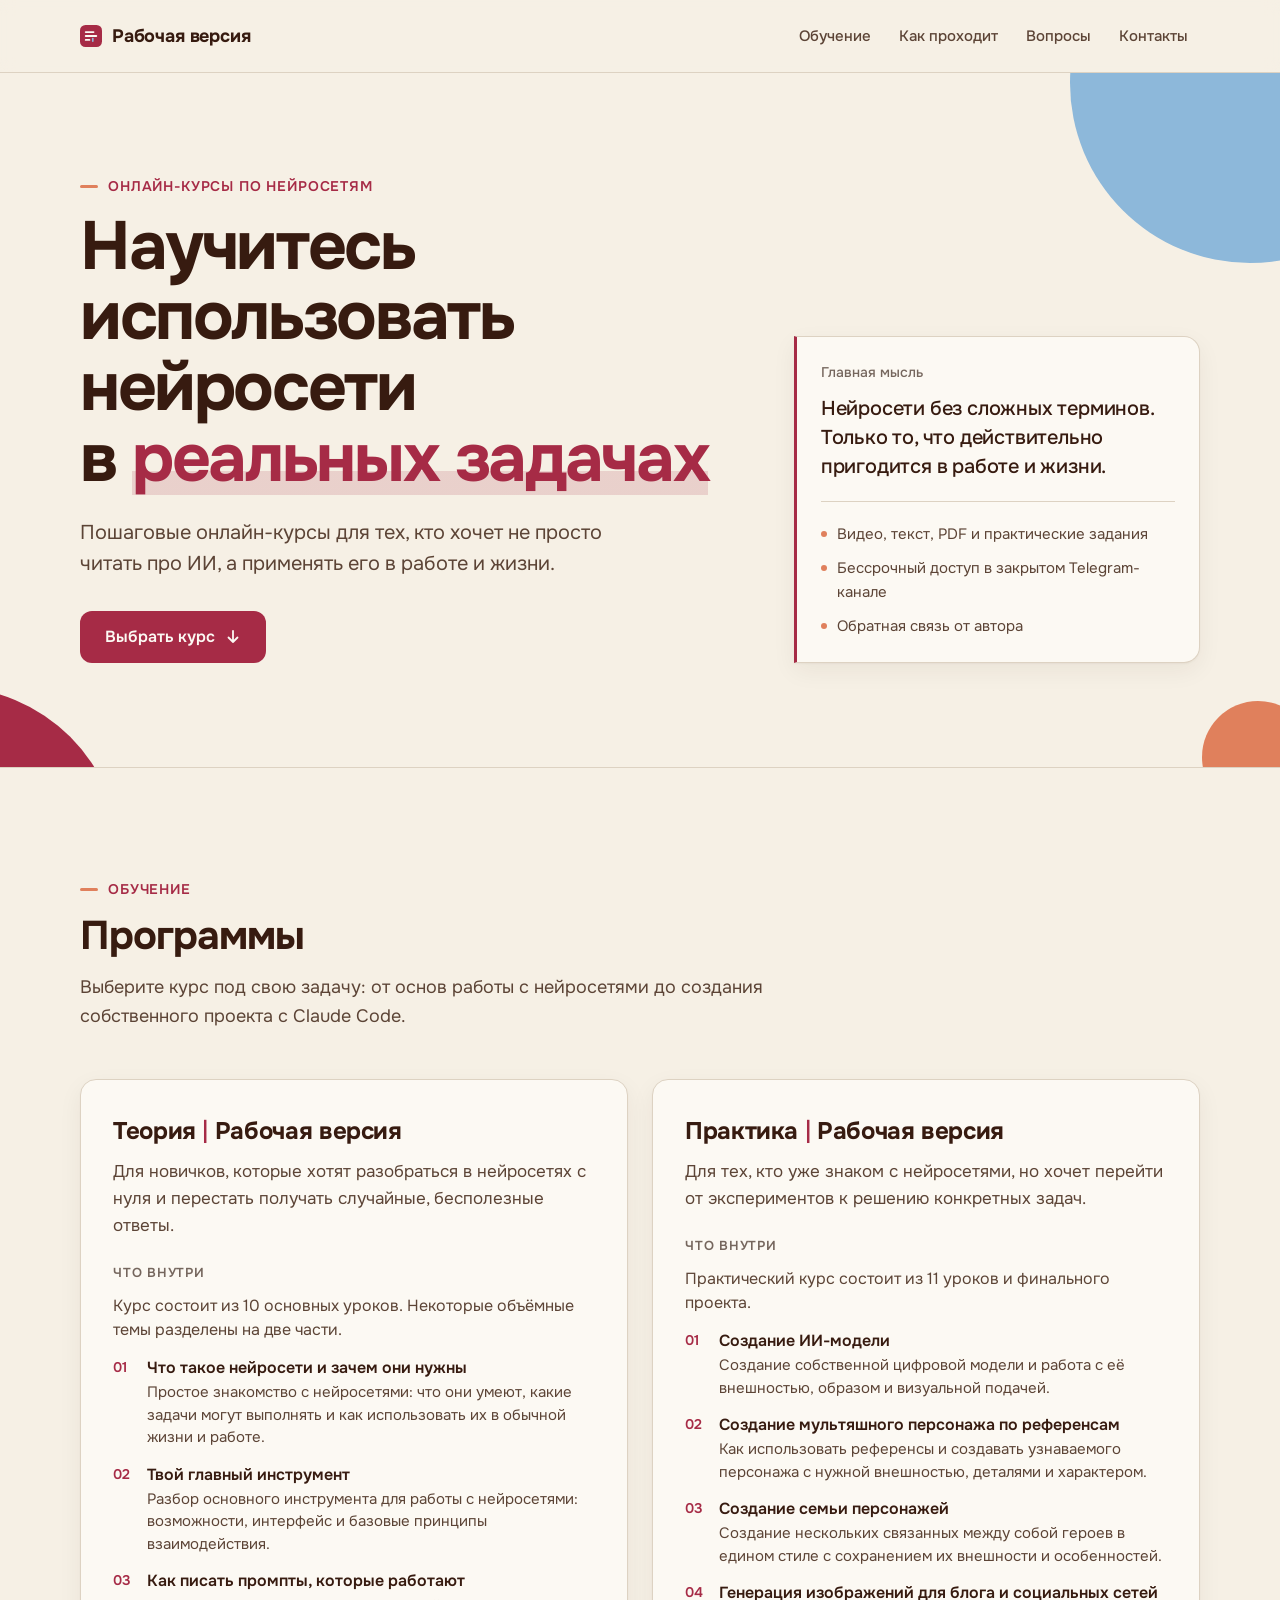
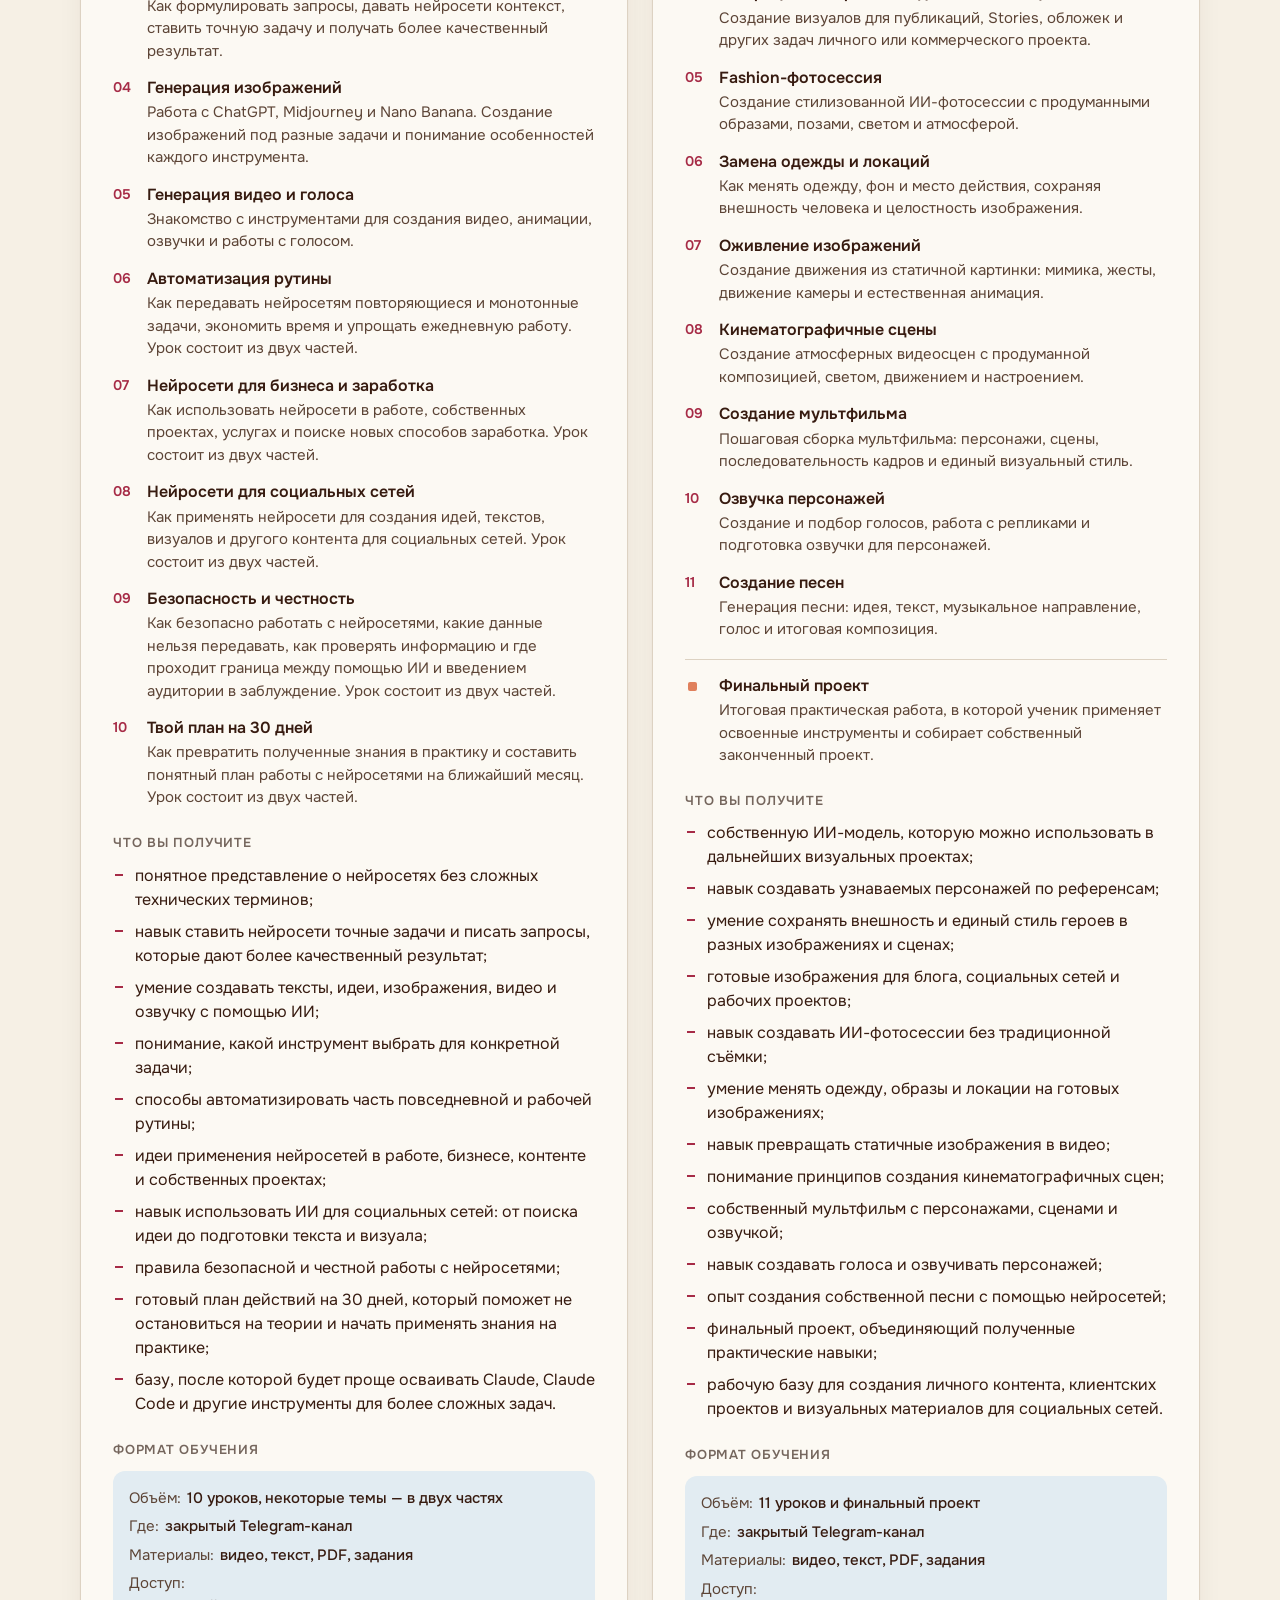
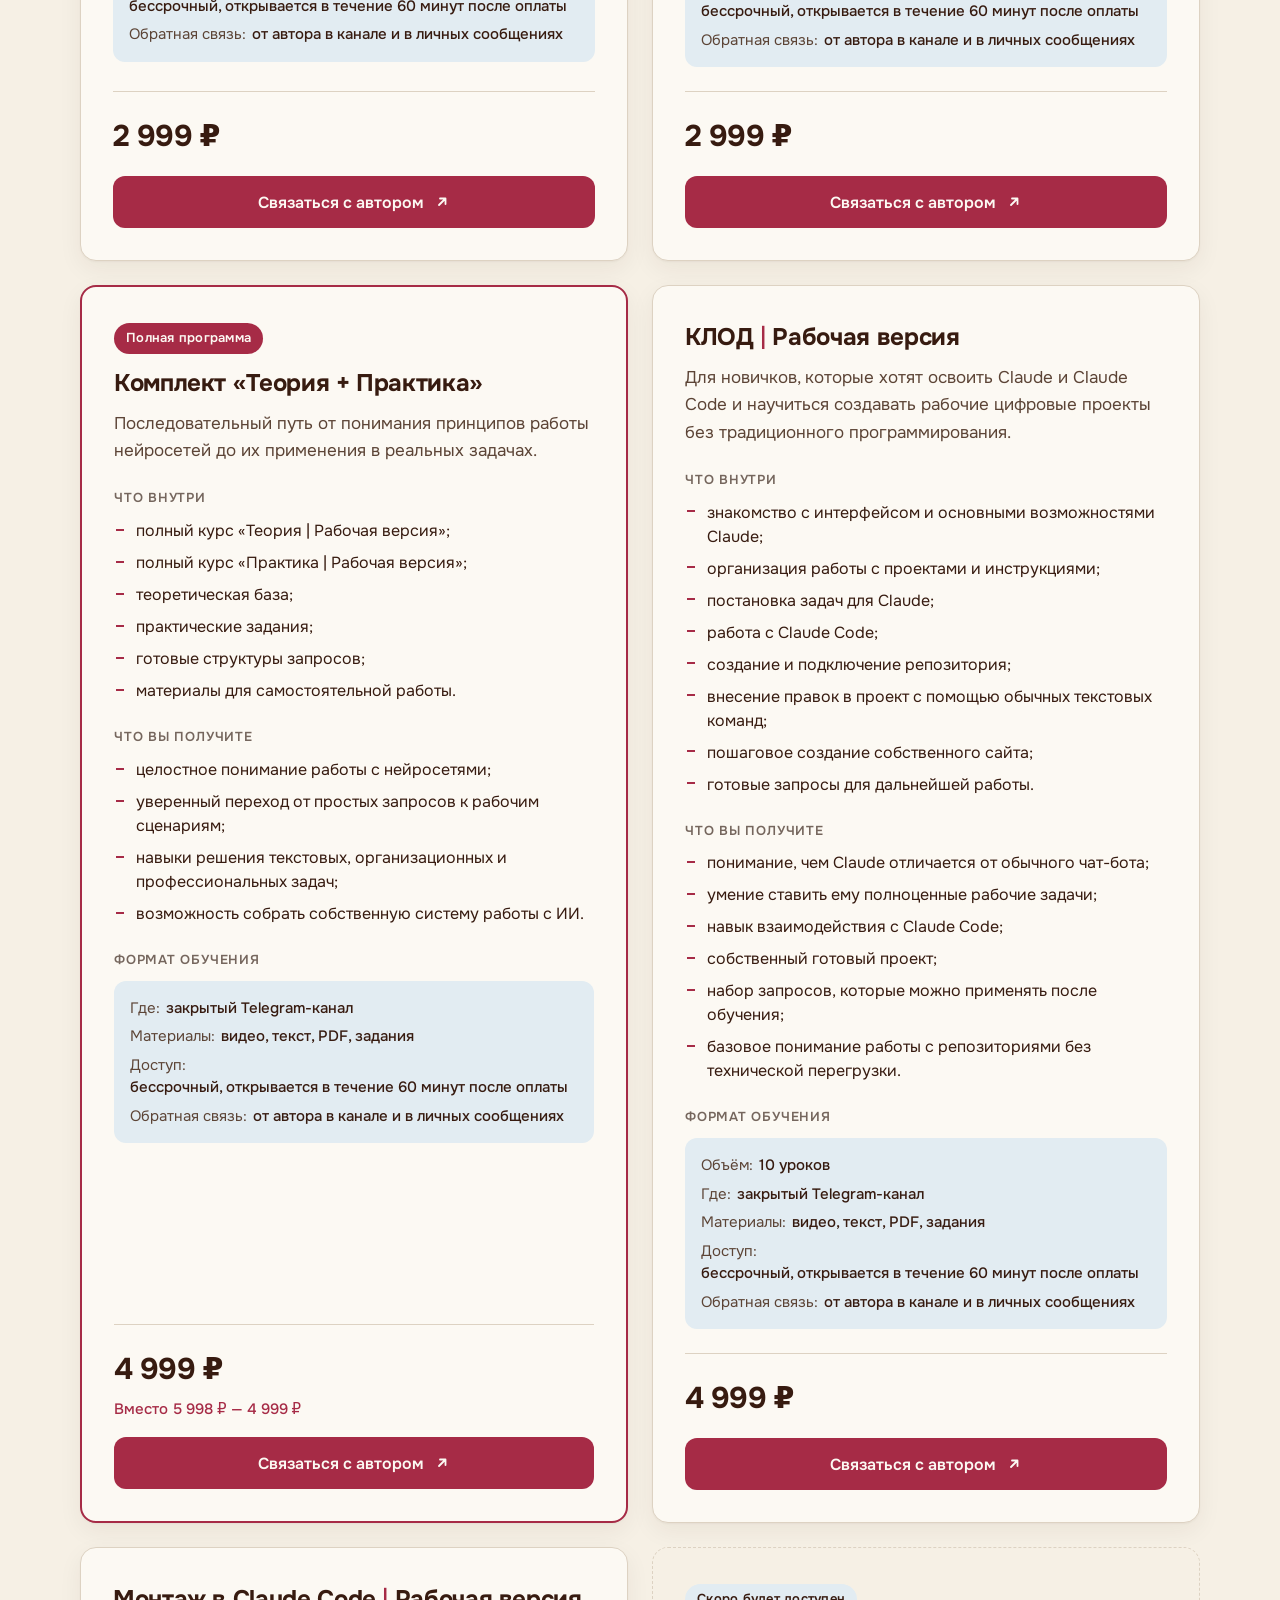
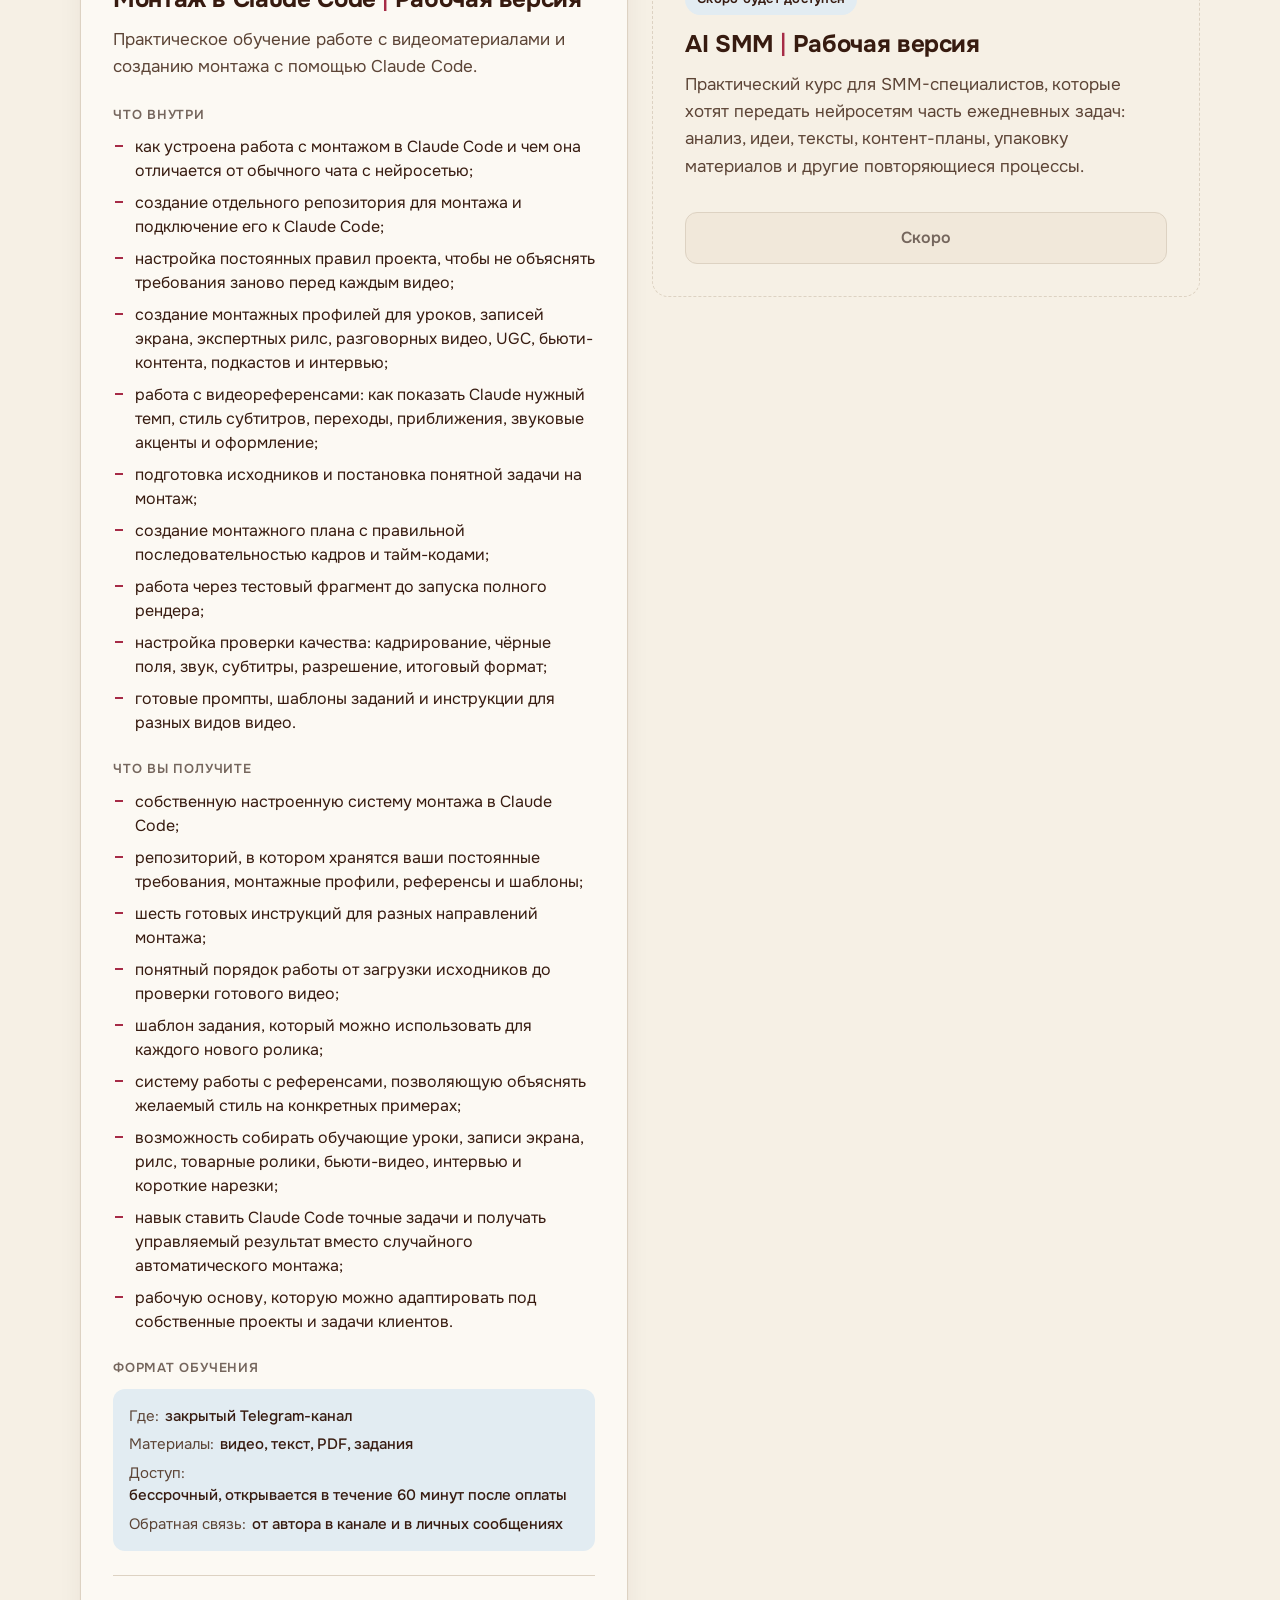
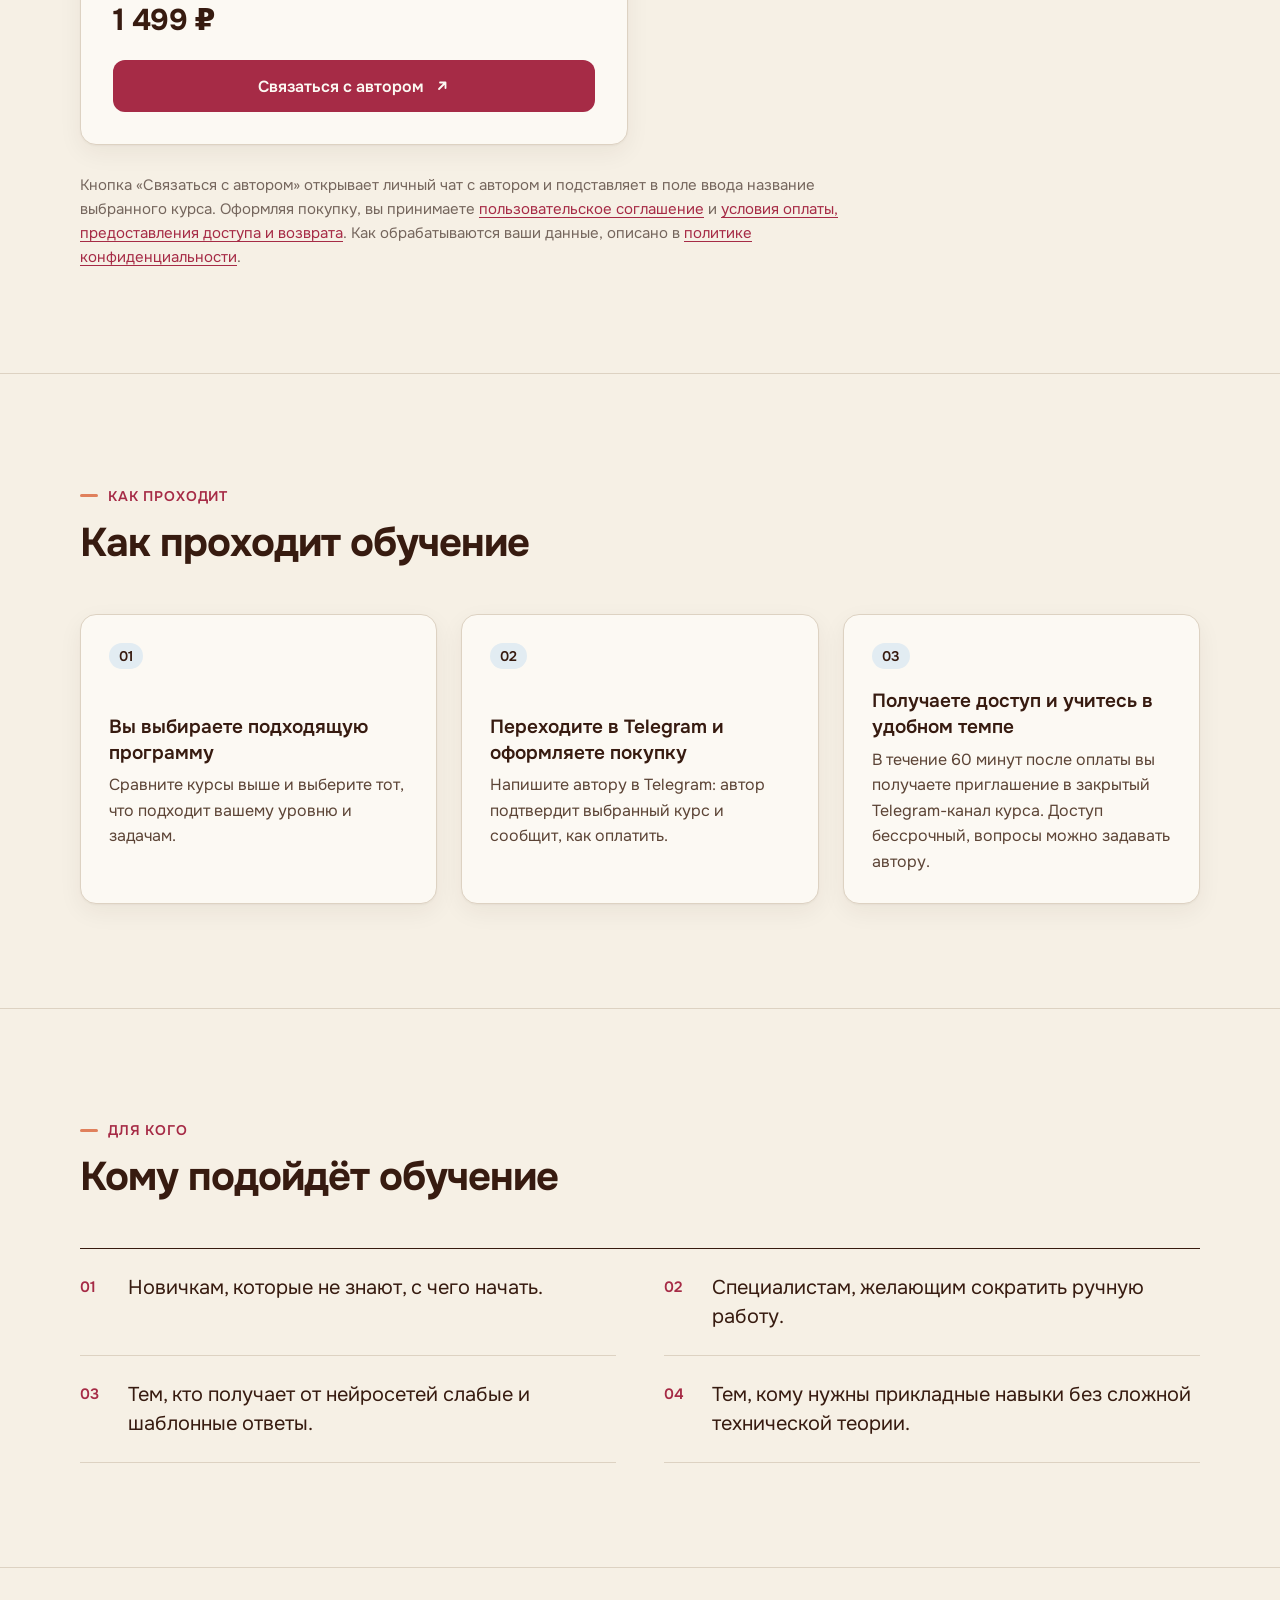
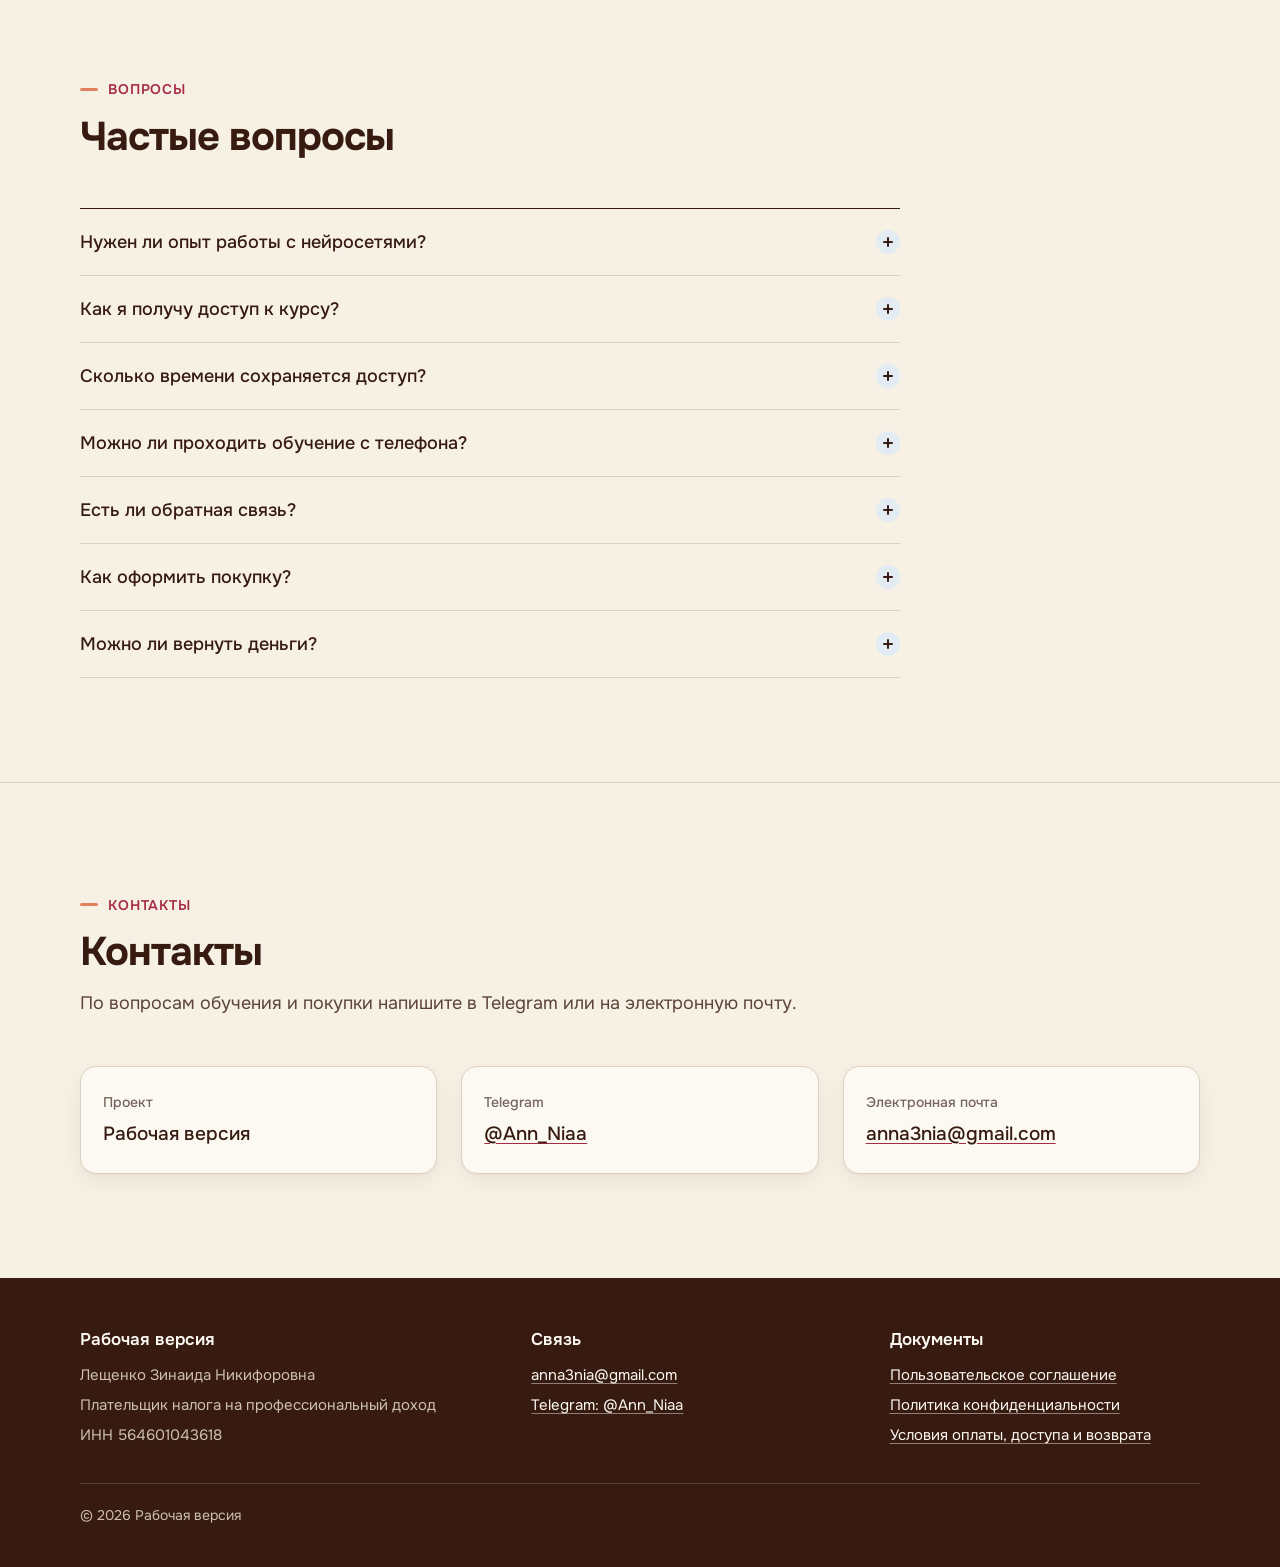
==== commit 45dd0a3a: "Лёгкие анимации в фирменном стиле Первый экран: последовательное появление, маркер под акцентной фра" ====
--- a/index.html
+++ b/index.html
@@ -44,19 +44,20 @@
     <section class="hero" id="top" aria-labelledby="hero-title">
       <span class="hero-shape hero-shape--secondary" aria-hidden="true"></span>
       <span class="hero-shape hero-shape--primary" aria-hidden="true"></span>
+      <span class="hero-shape hero-shape--coral" aria-hidden="true"></span>
       <div class="container hero-grid">
         <div>
-          <p class="eyebrow">Онлайн-курсы по нейросетям</p>
-          <h1 id="hero-title">Научитесь использовать нейросети в&nbsp;<span class="accent">реальных задачах</span></h1>
-          <p class="hero-sub">Пошаговые онлайн-курсы для тех, кто хочет не просто читать про ИИ, а применять его в работе и жизни.</p>
-          <div class="hero-actions">
+          <p class="eyebrow hero-in" style="--step: 0">Онлайн-курсы по нейросетям</p>
+          <h1 id="hero-title" class="hero-in" style="--step: 1">Научитесь использовать нейросети в&nbsp;<span class="accent">реальных задачах</span></h1>
+          <p class="hero-sub hero-in" style="--step: 2">Пошаговые онлайн-курсы для тех, кто хочет не просто читать про ИИ, а применять его в работе и жизни.</p>
+          <div class="hero-actions hero-in" style="--step: 3">
             <a class="btn btn-primary" href="#courses">
               Выбрать курс
               <svg class="btn-arrow" viewBox="0 0 16 16" fill="none" aria-hidden="true"><path d="M8 2v11M3.5 8.5 8 13l4.5-4.5" stroke="currentColor" stroke-width="1.8" stroke-linecap="round" stroke-linejoin="round"/></svg>
             </a>
           </div>
         </div>
-        <aside class="hero-note" aria-label="Главная мысль проекта">
+        <aside class="hero-note hero-in" style="--step: 4" aria-label="Главная мысль проекта">
           <p class="hero-note-label">Главная мысль</p>
           <p class="hero-note-text">Нейросети без сложных терминов. Только то, что действительно пригодится в&nbsp;работе и&nbsp;жизни.</p>
           <ul class="hero-note-list">
--- a/assets/styles.css
+++ b/assets/styles.css
@@ -91,6 +91,15 @@
   --footer-link-underline: rgba(252, 249, 243, 0.45);
   --shadow-card: 0 1px 2px rgba(55, 27, 16, 0.04), 0 8px 24px rgba(55, 27, 16, 0.06);
   --shadow-menu: 0 12px 24px rgba(55, 27, 16, 0.08);
+  --shadow-card-hover: 0 2px 4px rgba(55, 27, 16, 0.05), 0 16px 32px rgba(55, 27, 16, 0.1);
+  --color-border-strong: #C7B49D;
+  --color-primary-marker: rgba(166, 43, 70, 0.16);
+  --color-primary-ring: rgba(166, 43, 70, 0.28);
+
+  /* Анимации */
+  --ease-out: cubic-bezier(0.22, 0.7, 0.24, 1);
+  --rise: 20px;
+  --rise-hero: 16px;
 
   --radius: 16px;
   --container: 1120px;
@@ -418,7 +427,7 @@
   text-align: center;
   text-decoration: none;
   cursor: pointer;
-  transition: background-color 0.15s ease, color 0.15s ease;
+  transition: background-color 0.18s ease, color 0.18s ease, transform 0.18s var(--ease-out);
 }
 
 .btn-primary {
@@ -1287,3 +1296,251 @@
   border-radius: 2px;
   background: var(--color-coral);
 }
+
+/* ---------- Анимации ----------
+   Всё движение — только внутри prefers-reduced-motion: no-preference.
+   Двигаются лишь transform и opacity, поэтому вёрстка не сдвигается. */
+
+/* Маркер под акцентной фразой: виден всегда, анимируется только проявление */
+.hero h1 .accent {
+  background-image: linear-gradient(transparent 64%, var(--color-primary-marker) 64%, var(--color-primary-marker) 92%, transparent 92%);
+  background-repeat: no-repeat;
+  background-size: 100% 100%;
+  -webkit-box-decoration-break: clone;
+  box-decoration-break: clone;
+}
+
+.hero-shape--coral {
+  display: none;
+}
+
+@media (min-width: 900px) {
+  .hero-shape--coral {
+    display: block;
+    right: -34px;
+    bottom: -46px;
+    width: 112px;
+    height: 112px;
+    background: var(--color-coral);
+  }
+}
+
+@keyframes rise-in {
+  from {
+    opacity: 0;
+    transform: translate3d(0, var(--rise-from, var(--rise-hero)), 0);
+  }
+  to {
+    opacity: 1;
+    transform: none;
+  }
+}
+
+@keyframes marker-in {
+  from {
+    background-size: 0% 100%;
+  }
+  to {
+    background-size: 100% 100%;
+  }
+}
+
+@keyframes arrow-nudge {
+  0%,
+  100% {
+    transform: none;
+  }
+  45% {
+    transform: translate3d(0, 4px, 0);
+  }
+}
+
+@keyframes drift-a {
+  from {
+    transform: translate3d(0, 0, 0) scale(1);
+  }
+  to {
+    transform: translate3d(-8px, 6px, 0) scale(1.03);
+  }
+}
+
+@keyframes drift-b {
+  from {
+    transform: translate3d(0, 0, 0) scale(1);
+  }
+  to {
+    transform: translate3d(7px, -6px, 0) scale(1.025);
+  }
+}
+
+@keyframes drift-c {
+  from {
+    transform: translate3d(0, 0, 0) scale(1);
+  }
+  to {
+    transform: translate3d(-5px, -7px, 0) scale(1.03);
+  }
+}
+
+@keyframes arrived {
+  0%,
+  100% {
+    box-shadow: var(--shadow-card);
+  }
+  35% {
+    box-shadow: var(--shadow-card), 0 0 0 3px var(--color-primary-ring);
+  }
+}
+
+@media (prefers-reduced-motion: no-preference) {
+  /* Первый экран: последовательное появление */
+  .js .hero-in {
+    animation: rise-in 600ms var(--ease-out) backwards;
+    animation-delay: calc(80ms + var(--step, 0) * 90ms);
+  }
+
+  .js .hero-note {
+    --rise-from: 18px;
+    animation-duration: 650ms;
+  }
+
+  .js .hero-note-list li {
+    animation: rise-in 500ms var(--ease-out) backwards;
+    --rise-from: 8px;
+  }
+
+  .js .hero-note-list li:nth-child(1) {
+    animation-delay: 620ms;
+  }
+
+  .js .hero-note-list li:nth-child(2) {
+    animation-delay: 700ms;
+  }
+
+  .js .hero-note-list li:nth-child(3) {
+    animation-delay: 780ms;
+  }
+
+  .js .hero h1 .accent {
+    animation: marker-in 700ms var(--ease-out) 620ms backwards;
+  }
+
+  .js .hero-actions .btn-arrow {
+    animation: arrow-nudge 900ms ease-in-out 1100ms 1;
+  }
+
+  /* Фоновые формы: медленное, почти незаметное движение */
+  .hero-shape--secondary {
+    animation: drift-a 18s ease-in-out infinite alternate;
+  }
+
+  .hero-shape--primary {
+    animation: drift-b 23s ease-in-out infinite alternate;
+  }
+
+  .hero-shape--coral {
+    animation: drift-c 27s ease-in-out infinite alternate;
+  }
+
+  /* Появление при прокрутке (классы ставит main.js) */
+  html.js .reveal {
+    opacity: 0;
+    transform: translate3d(0, var(--rise), 0);
+    transition: opacity 600ms var(--ease-out), transform 600ms var(--ease-out);
+    transition-delay: var(--reveal-delay, 0ms);
+  }
+
+  html.js .reveal.is-visible {
+    opacity: 1;
+    transform: none;
+  }
+
+  html.js .section-head.reveal {
+    --rise: 12px;
+  }
+
+  html.js .section-head.reveal .eyebrow::before {
+    transform: scaleX(0);
+    transform-origin: left center;
+    transition: transform 500ms var(--ease-out);
+    transition-delay: calc(var(--reveal-delay, 0ms) + 250ms);
+  }
+
+  html.js .section-head.reveal.is-visible .eyebrow::before {
+    transform: none;
+  }
+
+  /* Кнопки */
+  .btn:active:not([disabled]) {
+    transform: translate3d(0, 1px, 0) scale(0.985);
+  }
+
+  .btn-arrow {
+    transition: transform 0.2s var(--ease-out);
+  }
+
+  /* Кратковременный акцент на первом ряду карточек после «Выбрать курс» */
+  .course.is-arrived {
+    animation: arrived 1200ms ease-in-out 1;
+  }
+}
+
+/* Наведение — только там, где есть мышь */
+@media (hover: hover) and (pointer: fine) {
+  .course:not(.course--soon),
+  .hero-note {
+    transition: transform 0.25s var(--ease-out), box-shadow 0.25s var(--ease-out), border-color 0.25s ease;
+  }
+
+  .course:not(.course--soon):hover {
+    border-color: var(--color-border-strong);
+    box-shadow: var(--shadow-card-hover);
+  }
+
+  .course--featured:hover {
+    border-color: var(--color-primary-hover);
+  }
+
+  .course:hover .btn-primary {
+    background: var(--color-primary-hover);
+  }
+
+  .hero-note:hover {
+    box-shadow: var(--shadow-card-hover);
+  }
+}
+
+@media (hover: hover) and (pointer: fine) and (prefers-reduced-motion: no-preference) {
+  .course:not(.course--soon):hover {
+    transform: translate3d(0, -5px, 0);
+  }
+
+  .hero-note:hover {
+    transform: translate3d(0, -3px, 0);
+  }
+
+  .btn-primary:hover,
+  .btn-outline:hover {
+    transform: translate3d(0, -2px, 0);
+  }
+
+  .hero-actions .btn:hover .btn-arrow {
+    transform: translate3d(0, 3px, 0);
+  }
+
+  .course-buy .btn:hover .btn-arrow {
+    transform: translate3d(2px, -2px, 0);
+  }
+}
+
+/* Телефон: вдвое меньше амплитуда */
+@media (max-width: 760px) {
+  :root {
+    --rise: 12px;
+    --rise-hero: 10px;
+  }
+
+  .js .hero-note {
+    --rise-from: 12px;
+  }
+}
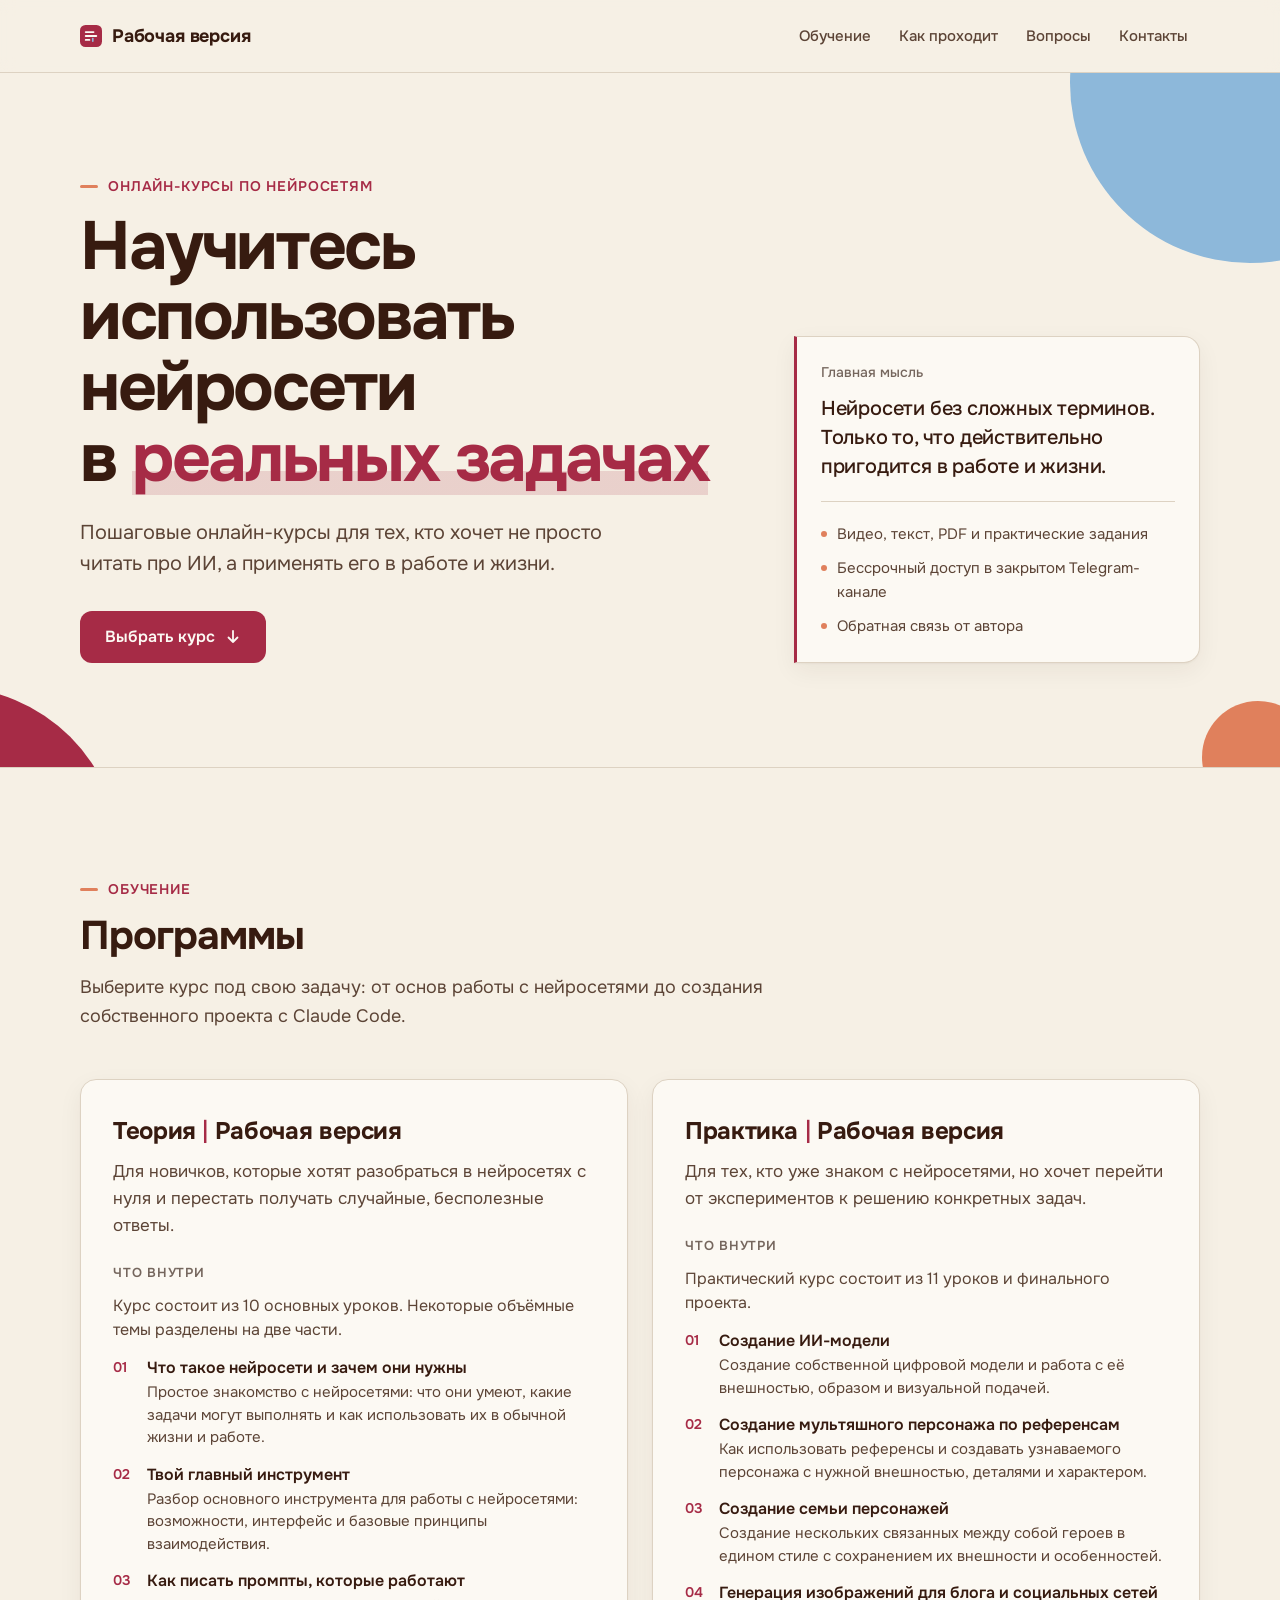
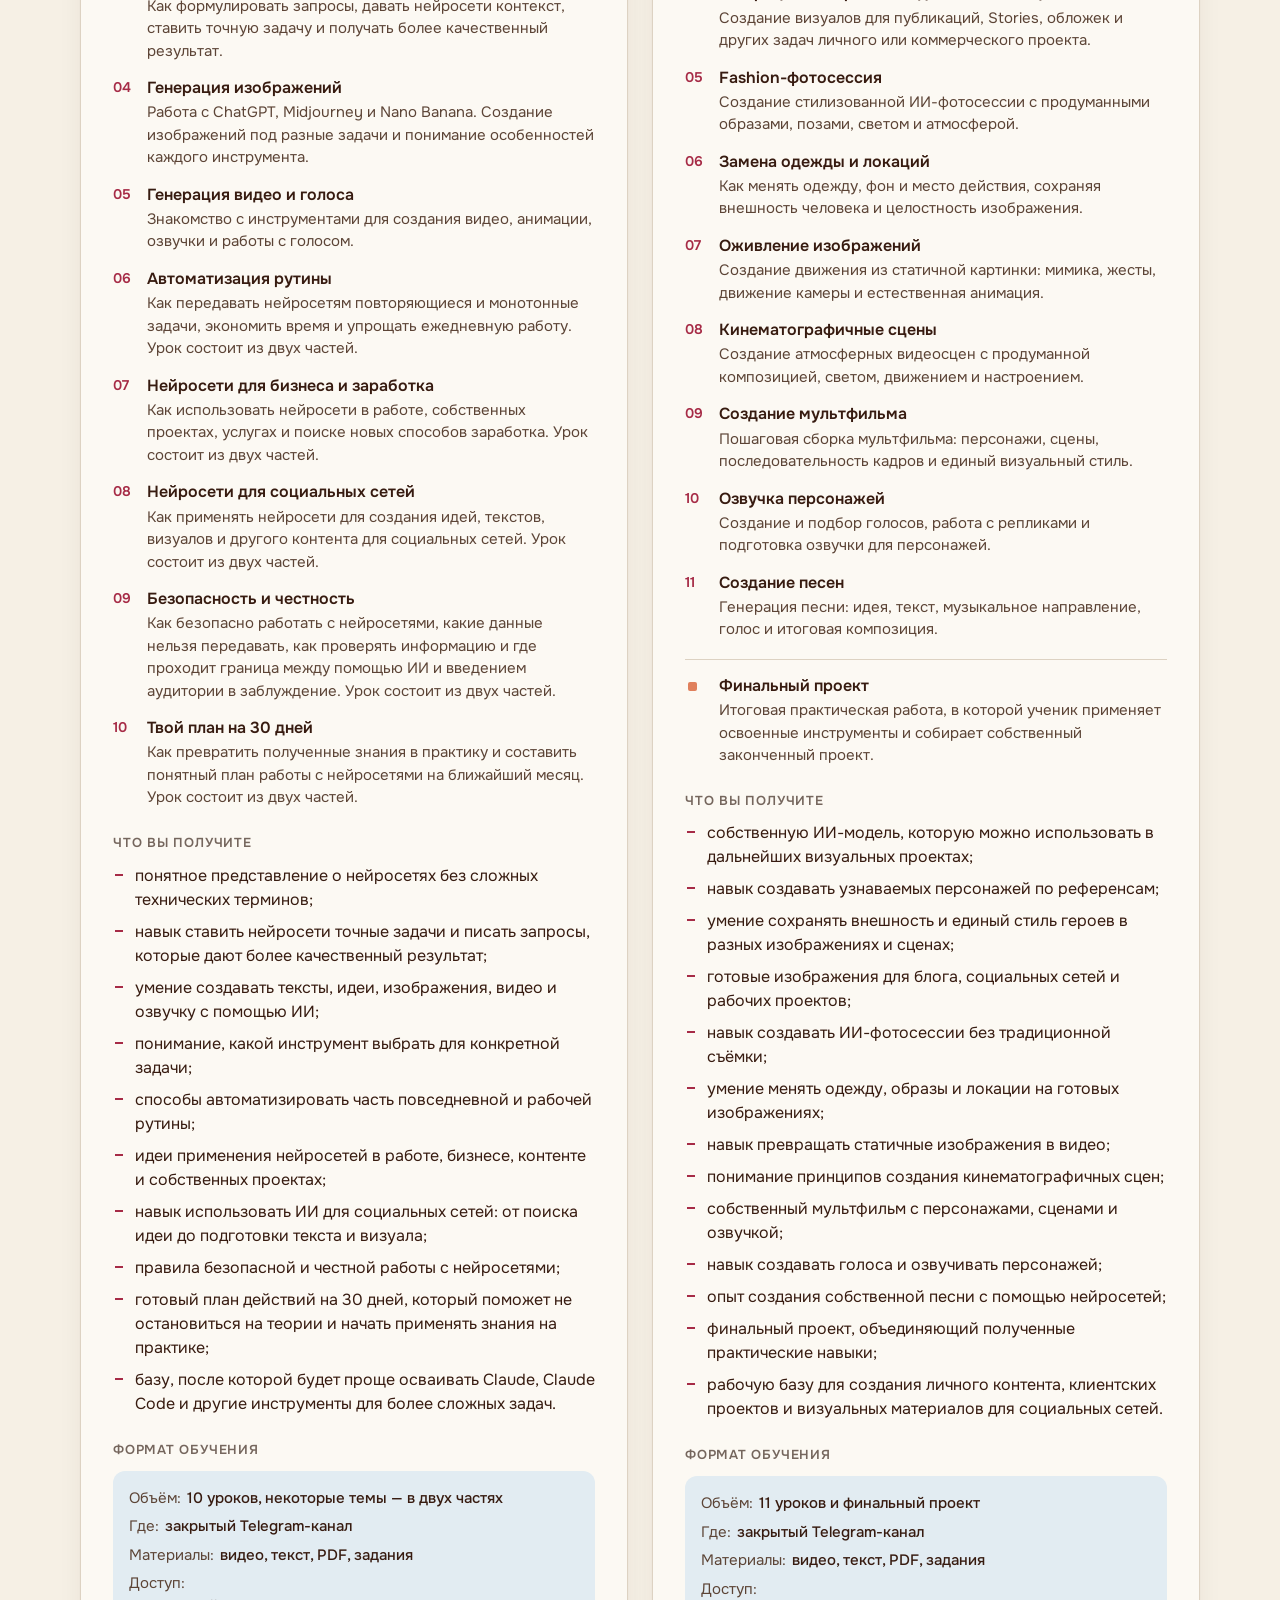
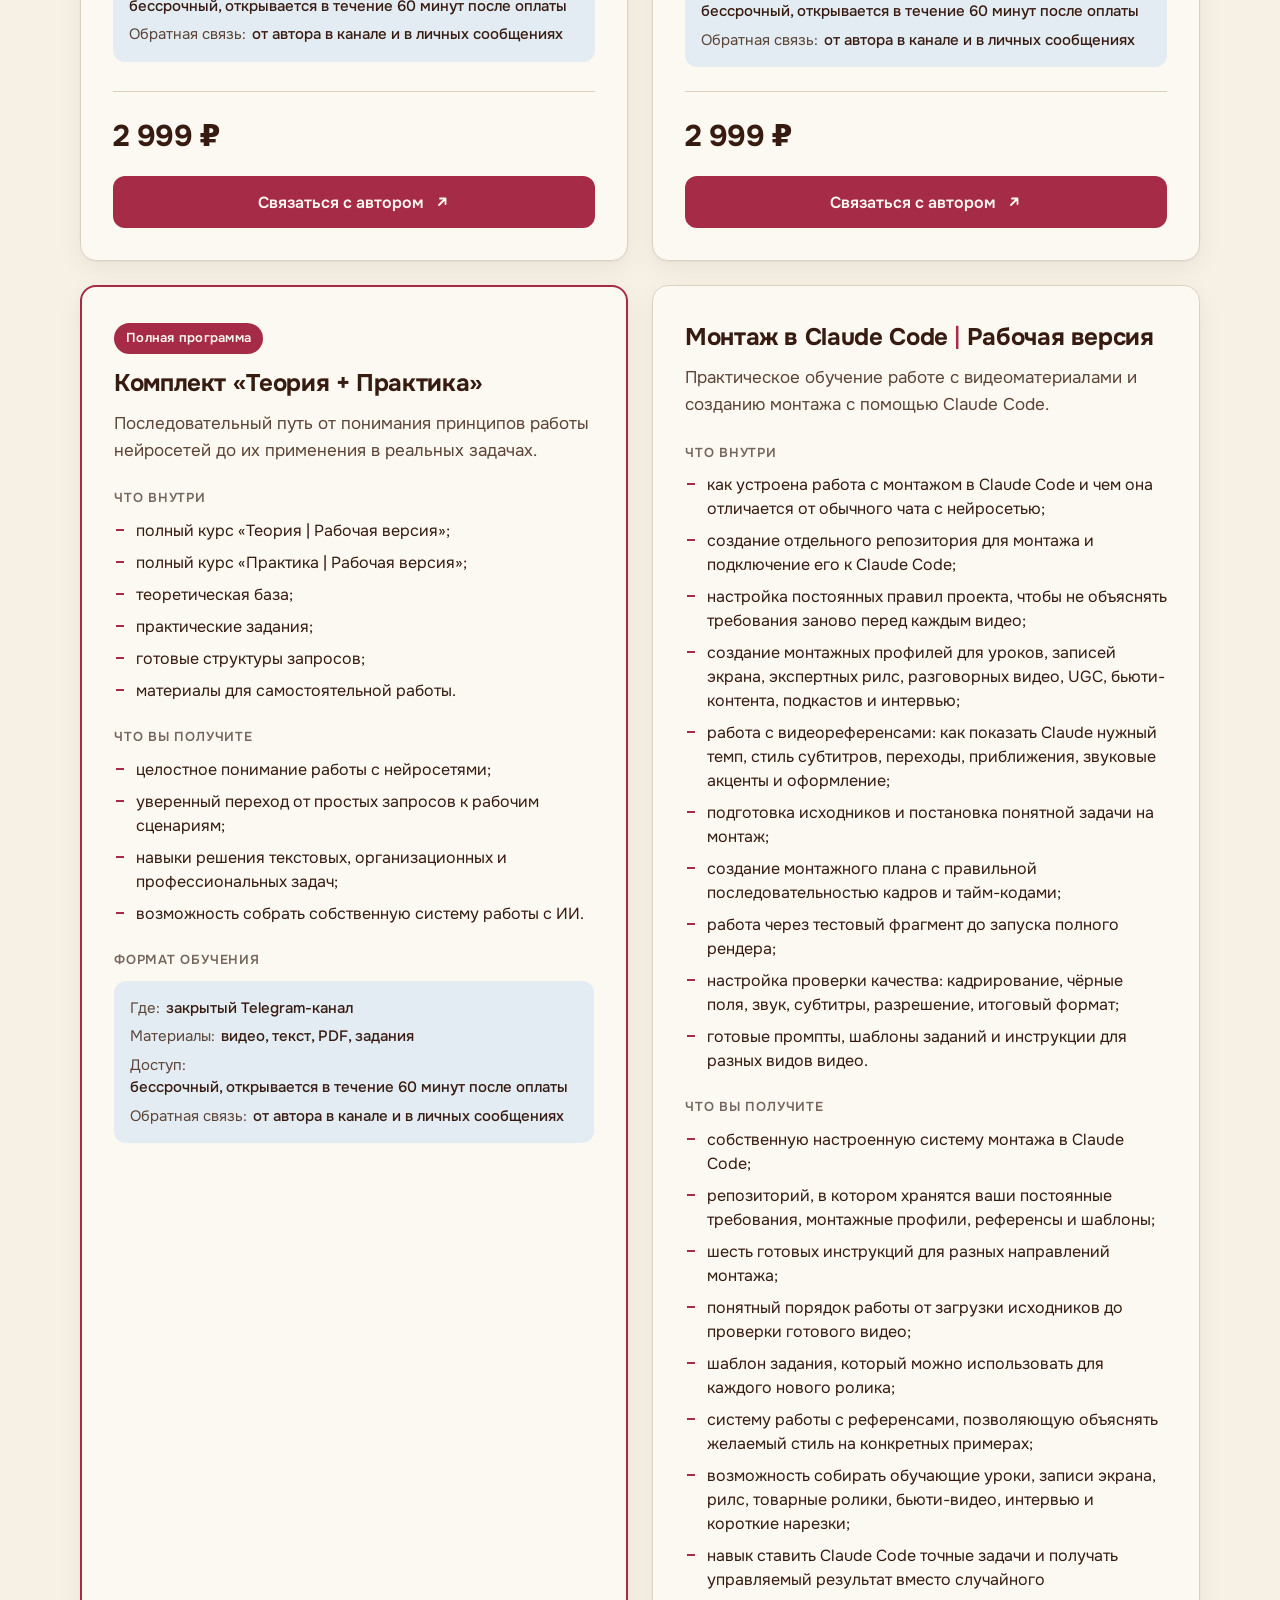
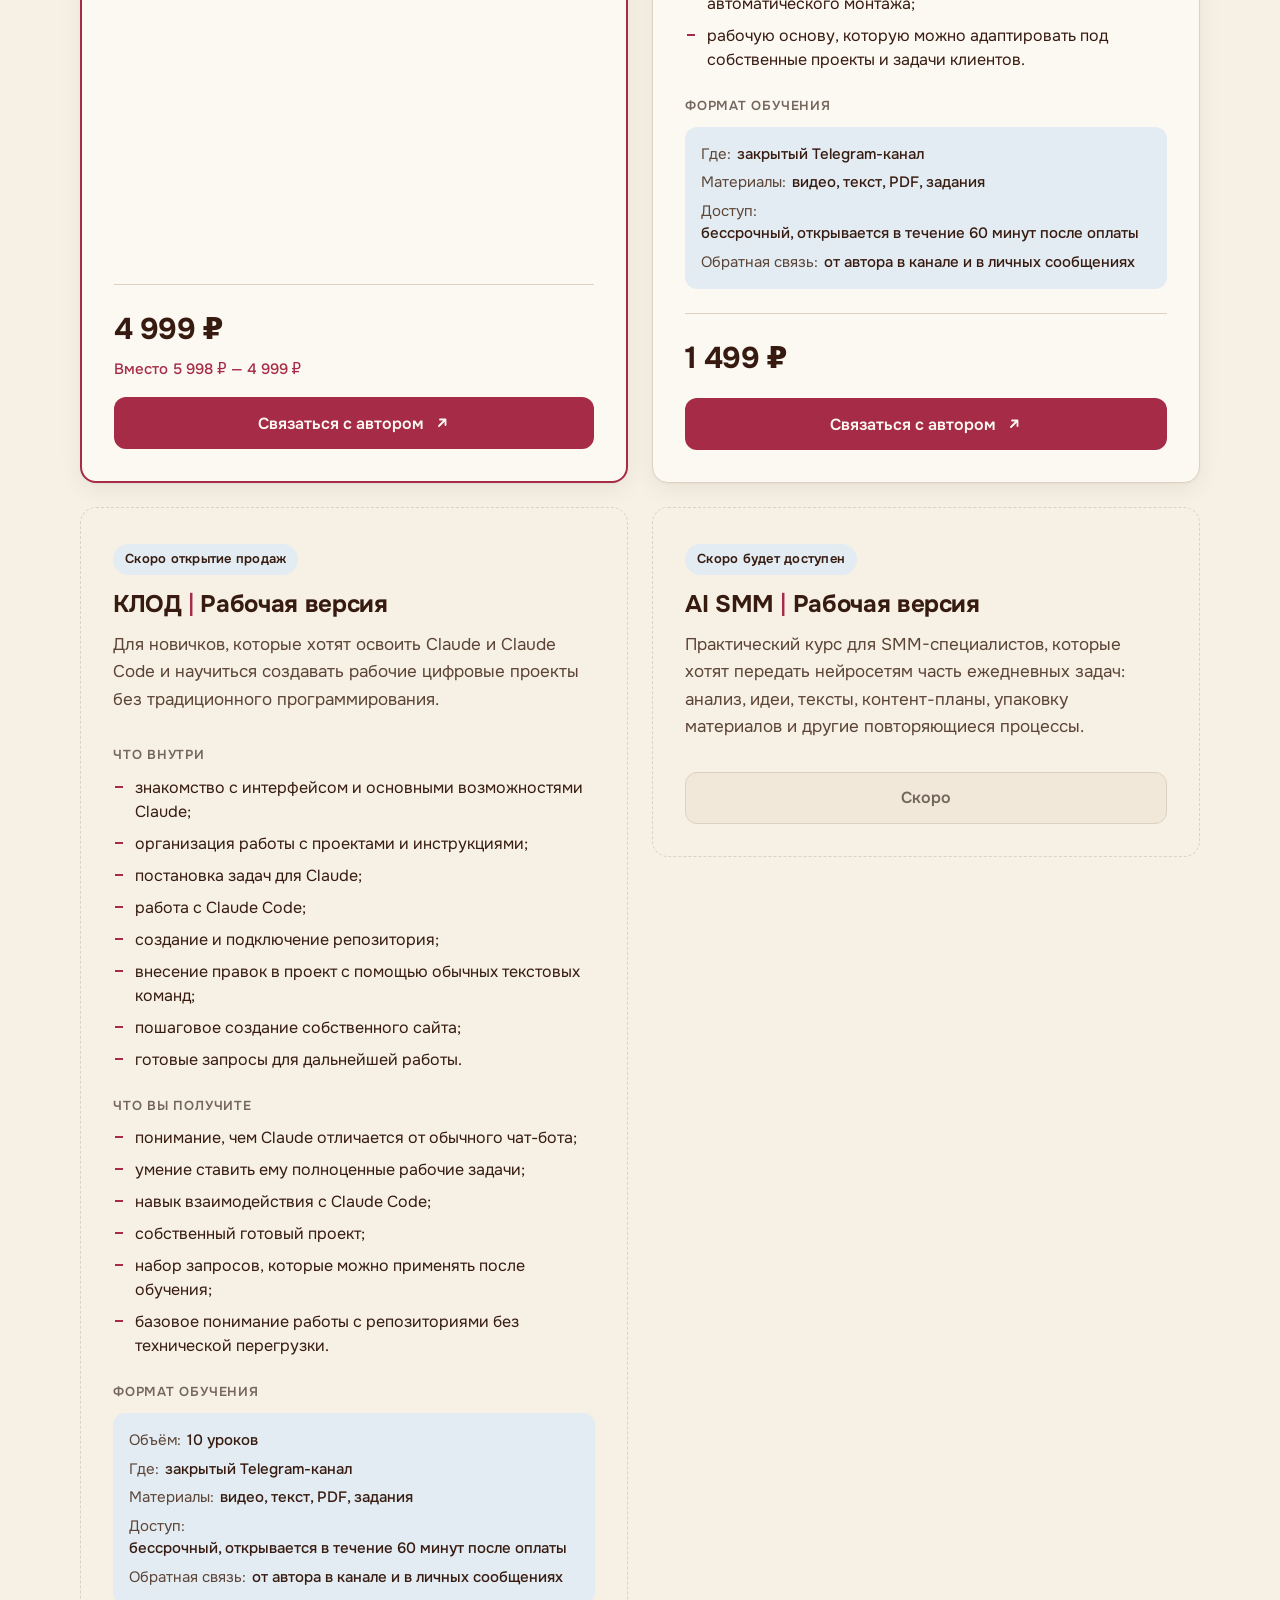
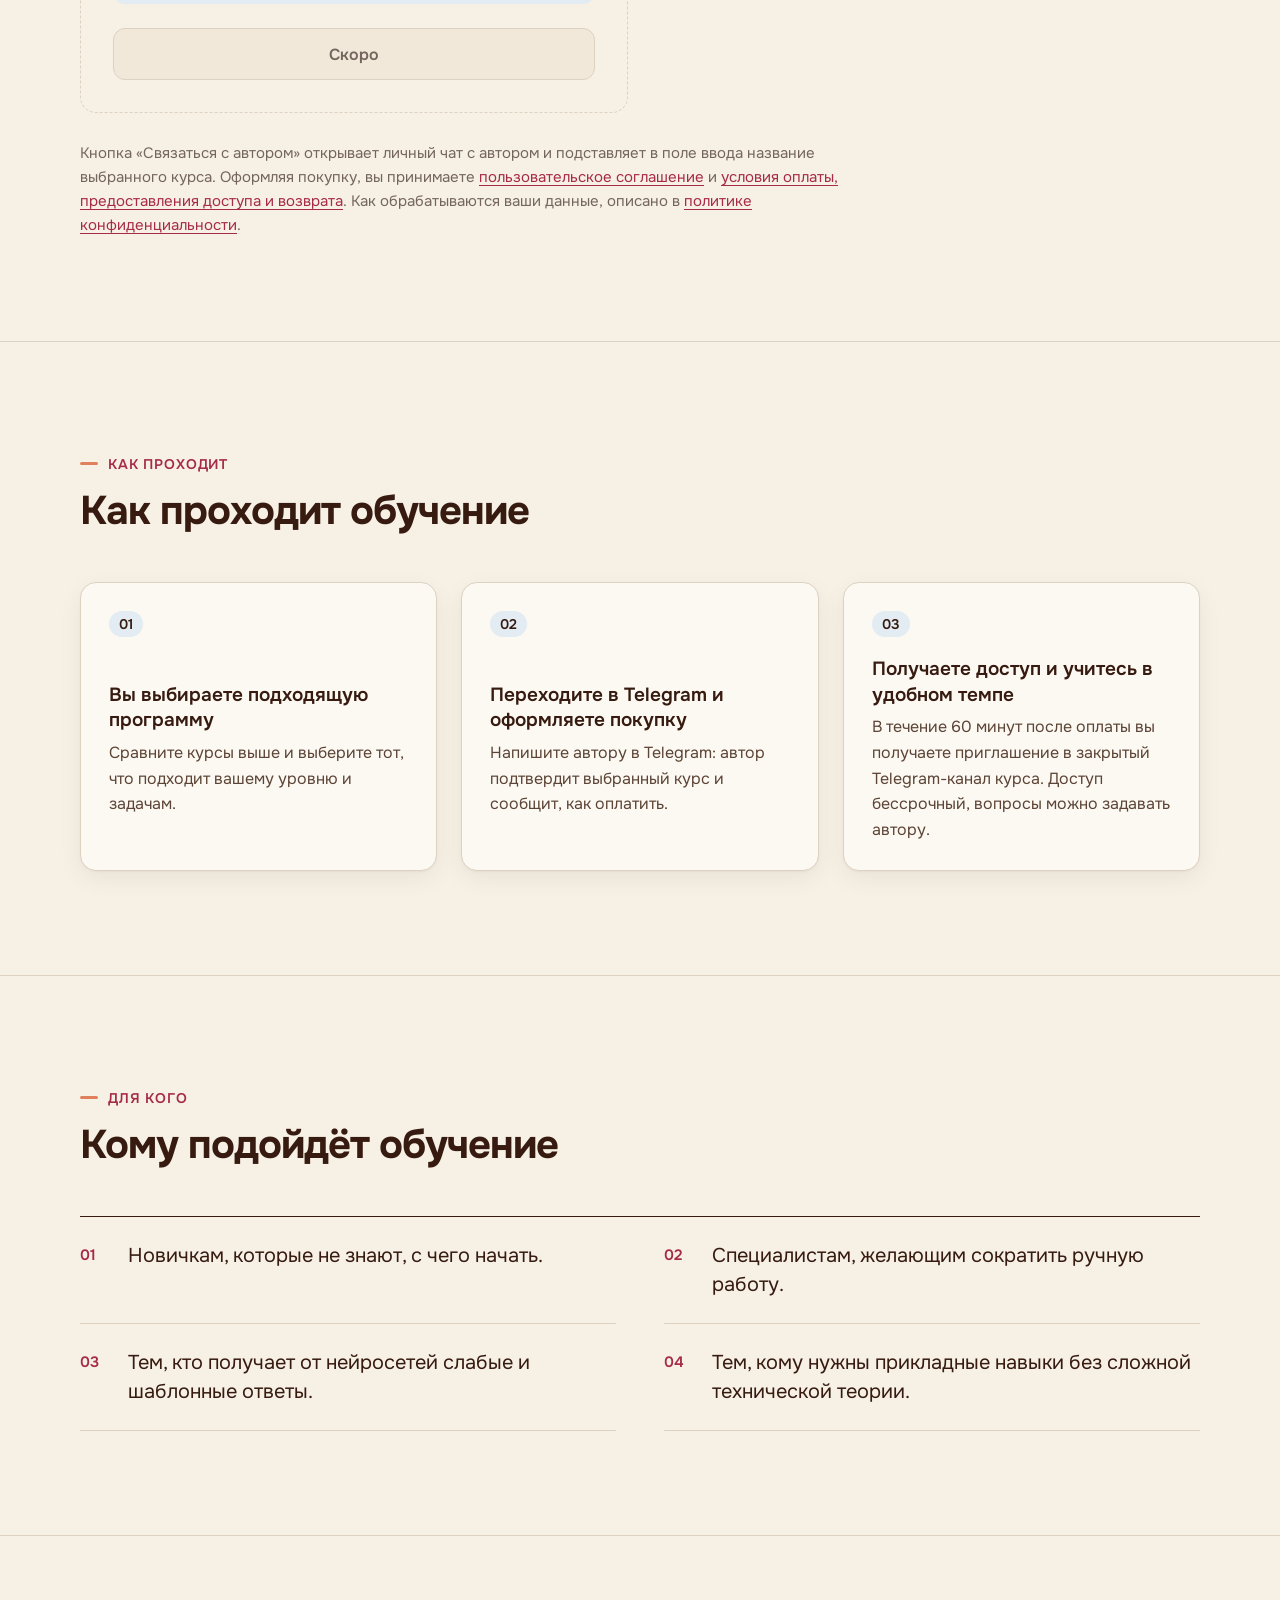
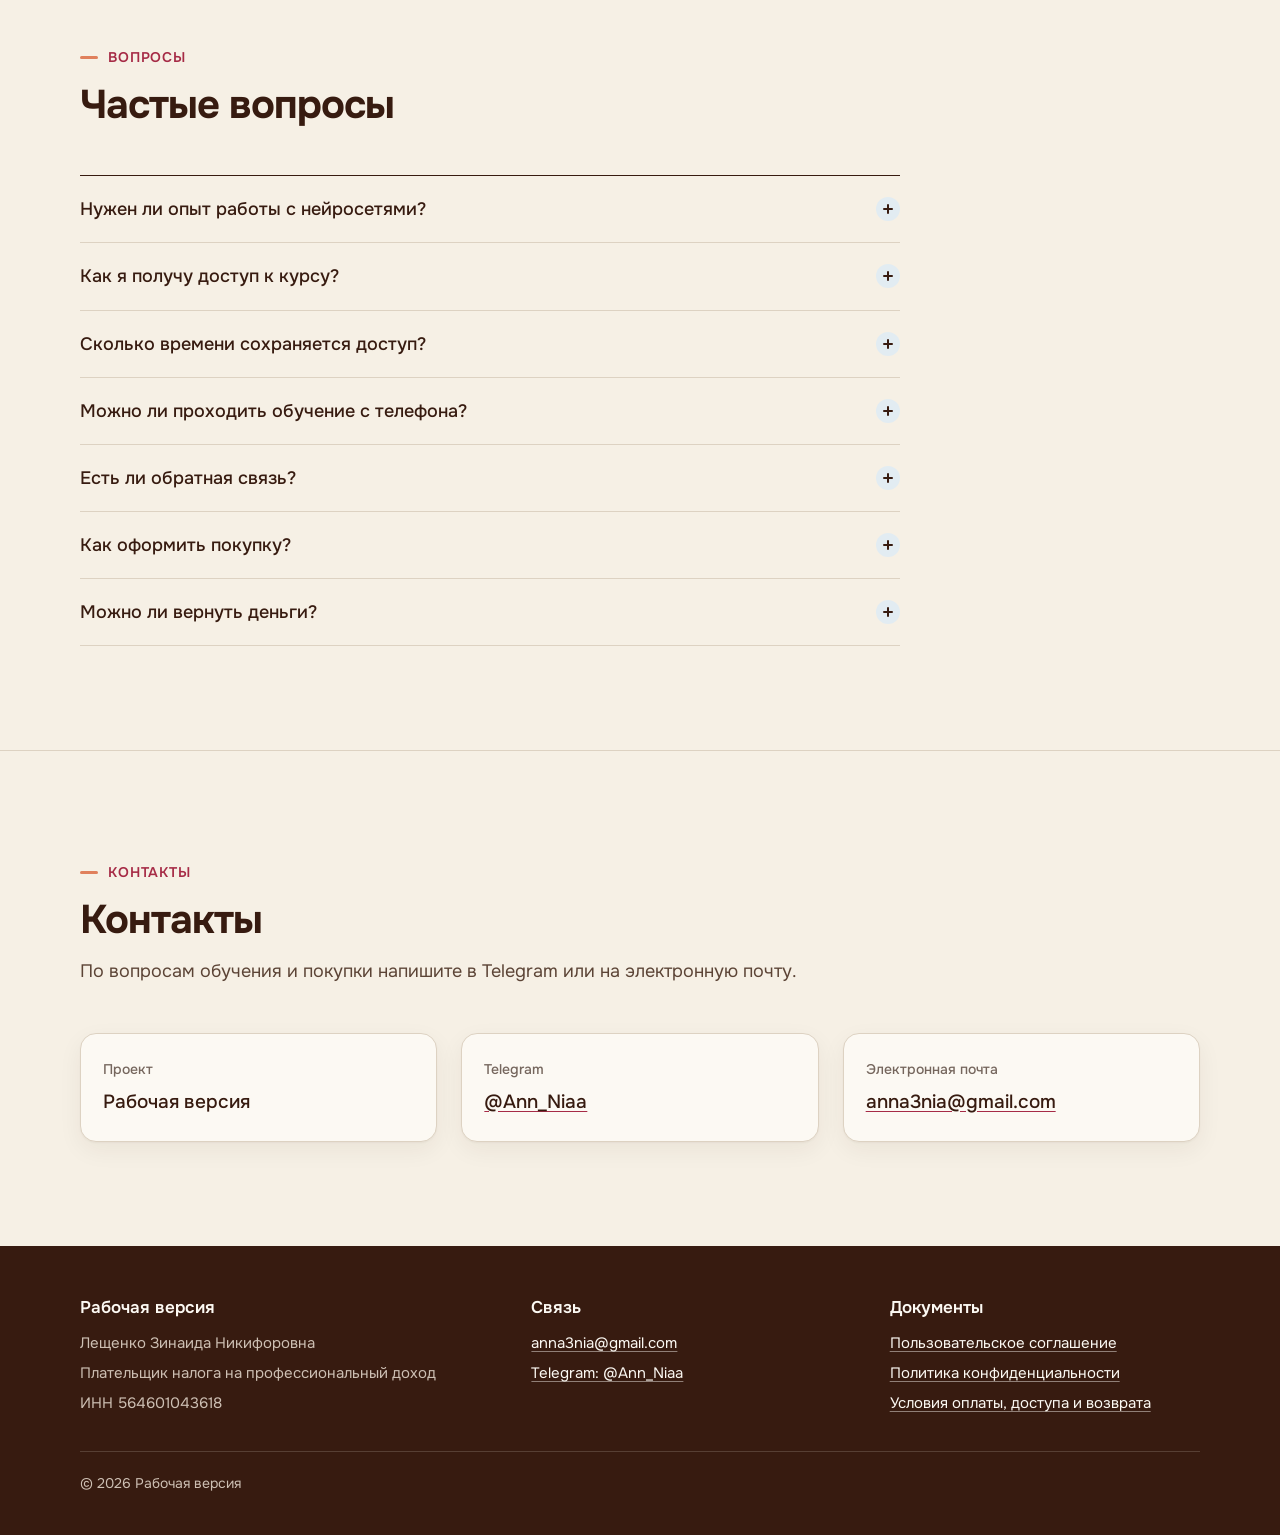
==== commit 2c1e21d2: "«Монтаж в Claude Code» на место «КЛОД», продажи «КЛОД» закрыты Карточки поменяны местами. У «КЛОД» б" ====
--- a/index.html
+++ b/index.html
@@ -321,59 +321,6 @@
             </div>
           </article>
 
-          <!-- КЛОД -->
-          <article class="course" aria-labelledby="c-claude">
-            <h3 class="course-title" id="c-claude">КЛОД <span class="sep">|</span> Рабочая версия</h3>
-            <p class="course-for">Для новичков, которые хотят освоить Claude и Claude Code и научиться создавать рабочие цифровые проекты без традиционного программирования.</p>
-
-            <div class="course-block">
-              <h4>Что внутри</h4>
-              <ul class="check-list">
-                <li>знакомство с интерфейсом и основными возможностями Claude;</li>
-                <li>организация работы с проектами и инструкциями;</li>
-                <li>постановка задач для Claude;</li>
-                <li>работа с Claude Code;</li>
-                <li>создание и подключение репозитория;</li>
-                <li>внесение правок в проект с помощью обычных текстовых команд;</li>
-                <li>пошаговое создание собственного сайта;</li>
-                <li>готовые запросы для дальнейшей работы.</li>
-              </ul>
-            </div>
-
-            <div class="course-block">
-              <h4>Что вы получите</h4>
-              <ul class="check-list">
-                <li>понимание, чем Claude отличается от обычного чат-бота;</li>
-                <li>умение ставить ему полноценные рабочие задачи;</li>
-                <li>навык взаимодействия с Claude Code;</li>
-                <li>собственный готовый проект;</li>
-                <li>набор запросов, которые можно применять после обучения;</li>
-                <li>базовое понимание работы с репозиториями без технической перегрузки.</li>
-              </ul>
-            </div>
-
-            <div class="course-block">
-              <h4>Формат обучения</h4>
-              <dl class="course-format">
-                <div><dt>Объём:</dt><dd>10 уроков</dd></div>
-                <div><dt>Где:</dt><dd>закрытый Telegram-канал</dd></div>
-                <div><dt>Материалы:</dt><dd>видео, текст, PDF, задания</dd></div>
-                <div><dt>Доступ:</dt><dd>бессрочный, открывается в течение 60 минут после оплаты</dd></div>
-                <div><dt>Обратная связь:</dt><dd>от автора в канале и в личных сообщениях</dd></div>
-              </dl>
-            </div>
-
-            <div class="course-buy">
-              <div class="course-buy-inner">
-                <p class="price"><span class="price-value">4&nbsp;999&nbsp;₽</span></p>
-                <a class="btn btn-primary" href="https://t.me/Ann_Niaa?text=%D0%97%D0%B4%D1%80%D0%B0%D0%B2%D1%81%D1%82%D0%B2%D1%83%D0%B9%D1%82%D0%B5%21%20%D0%A5%D0%BE%D1%87%D1%83%20%D0%BE%D1%84%D0%BE%D1%80%D0%BC%D0%B8%D1%82%D1%8C%20%D0%BA%D1%83%D1%80%D1%81%20%C2%AB%D0%9A%D0%9B%D0%9E%D0%94%20%7C%20%D0%A0%D0%B0%D0%B1%D0%BE%D1%87%D0%B0%D1%8F%20%D0%B2%D0%B5%D1%80%D1%81%D0%B8%D1%8F%C2%BB%20%D0%B7%D0%B0%204%20999%20%E2%82%BD." target="_blank" rel="noopener noreferrer" aria-label="Связаться с автором в Telegram: курс «КЛОД | Рабочая версия» (откроется в новой вкладке)">
-                  Связаться с автором
-                  <svg class="btn-arrow" viewBox="0 0 16 16" fill="none" aria-hidden="true"><path d="M5 11 11 5M6 4.5h5.5V10" stroke="currentColor" stroke-width="1.8" stroke-linecap="round" stroke-linejoin="round"/></svg>
-                </a>
-              </div>
-            </div>
-          </article>
-
           <!-- Монтаж в Claude Code -->
           <article class="course" aria-labelledby="c-video">
             <h3 class="course-title" id="c-video">Монтаж в Claude Code <span class="sep">|</span> Рабочая версия</h3>
@@ -428,6 +375,54 @@
                   <svg class="btn-arrow" viewBox="0 0 16 16" fill="none" aria-hidden="true"><path d="M5 11 11 5M6 4.5h5.5V10" stroke="currentColor" stroke-width="1.8" stroke-linecap="round" stroke-linejoin="round"/></svg>
                 </a>
               </div>
+            </div>
+          </article>
+
+          <!-- КЛОД -->
+          <article class="course course--soon" aria-labelledby="c-claude">
+            <span class="badge badge--muted">Скоро открытие продаж</span>
+            <h3 class="course-title" id="c-claude">КЛОД <span class="sep">|</span> Рабочая версия</h3>
+            <p class="course-for">Для новичков, которые хотят освоить Claude и Claude Code и научиться создавать рабочие цифровые проекты без традиционного программирования.</p>
+
+            <div class="course-block">
+              <h4>Что внутри</h4>
+              <ul class="check-list">
+                <li>знакомство с интерфейсом и основными возможностями Claude;</li>
+                <li>организация работы с проектами и инструкциями;</li>
+                <li>постановка задач для Claude;</li>
+                <li>работа с Claude Code;</li>
+                <li>создание и подключение репозитория;</li>
+                <li>внесение правок в проект с помощью обычных текстовых команд;</li>
+                <li>пошаговое создание собственного сайта;</li>
+                <li>готовые запросы для дальнейшей работы.</li>
+              </ul>
+            </div>
+
+            <div class="course-block">
+              <h4>Что вы получите</h4>
+              <ul class="check-list">
+                <li>понимание, чем Claude отличается от обычного чат-бота;</li>
+                <li>умение ставить ему полноценные рабочие задачи;</li>
+                <li>навык взаимодействия с Claude Code;</li>
+                <li>собственный готовый проект;</li>
+                <li>набор запросов, которые можно применять после обучения;</li>
+                <li>базовое понимание работы с репозиториями без технической перегрузки.</li>
+              </ul>
+            </div>
+
+            <div class="course-block">
+              <h4>Формат обучения</h4>
+              <dl class="course-format">
+                <div><dt>Объём:</dt><dd>10 уроков</dd></div>
+                <div><dt>Где:</dt><dd>закрытый Telegram-канал</dd></div>
+                <div><dt>Материалы:</dt><dd>видео, текст, PDF, задания</dd></div>
+                <div><dt>Доступ:</dt><dd>бессрочный, открывается в течение 60 минут после оплаты</dd></div>
+                <div><dt>Обратная связь:</dt><dd>от автора в канале и в личных сообщениях</dd></div>
+              </dl>
+            </div>
+
+            <div class="course-buy">
+              <button class="btn" type="button" disabled>Скоро</button>
             </div>
           </article>
 
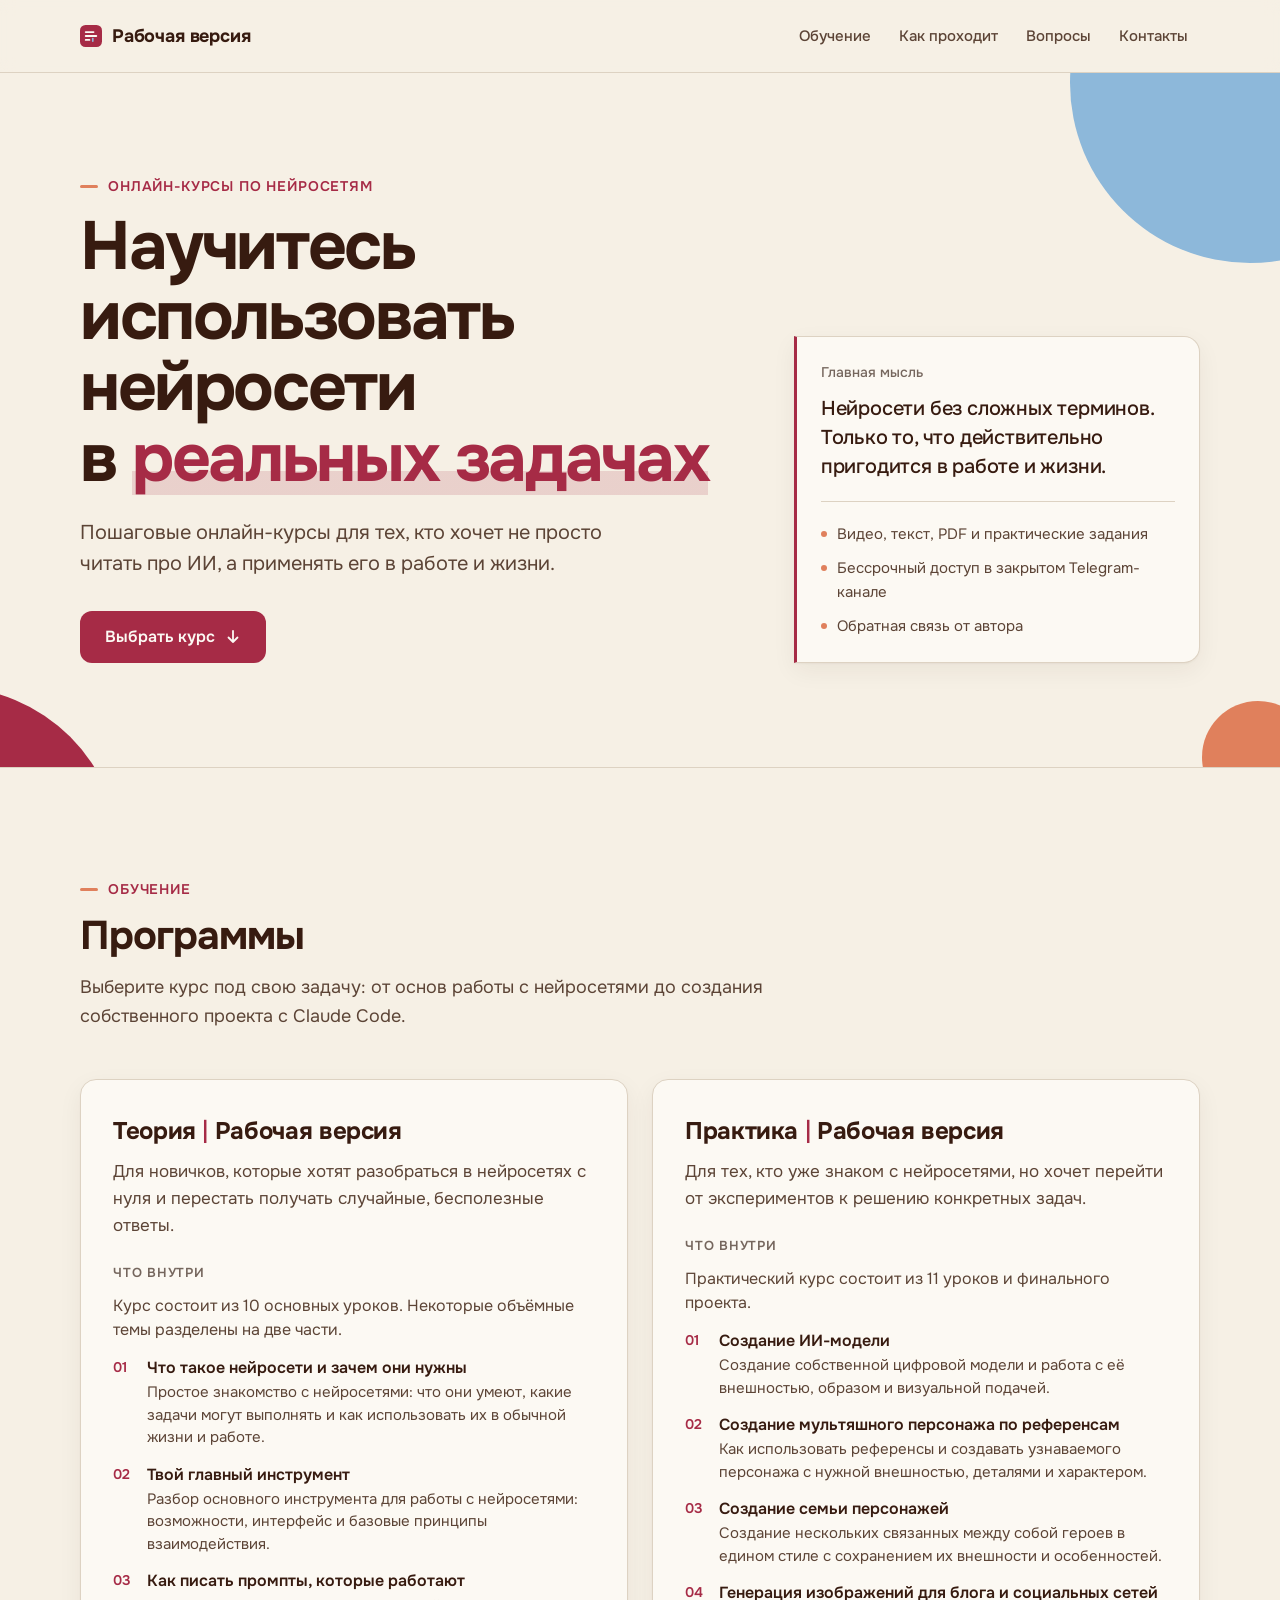
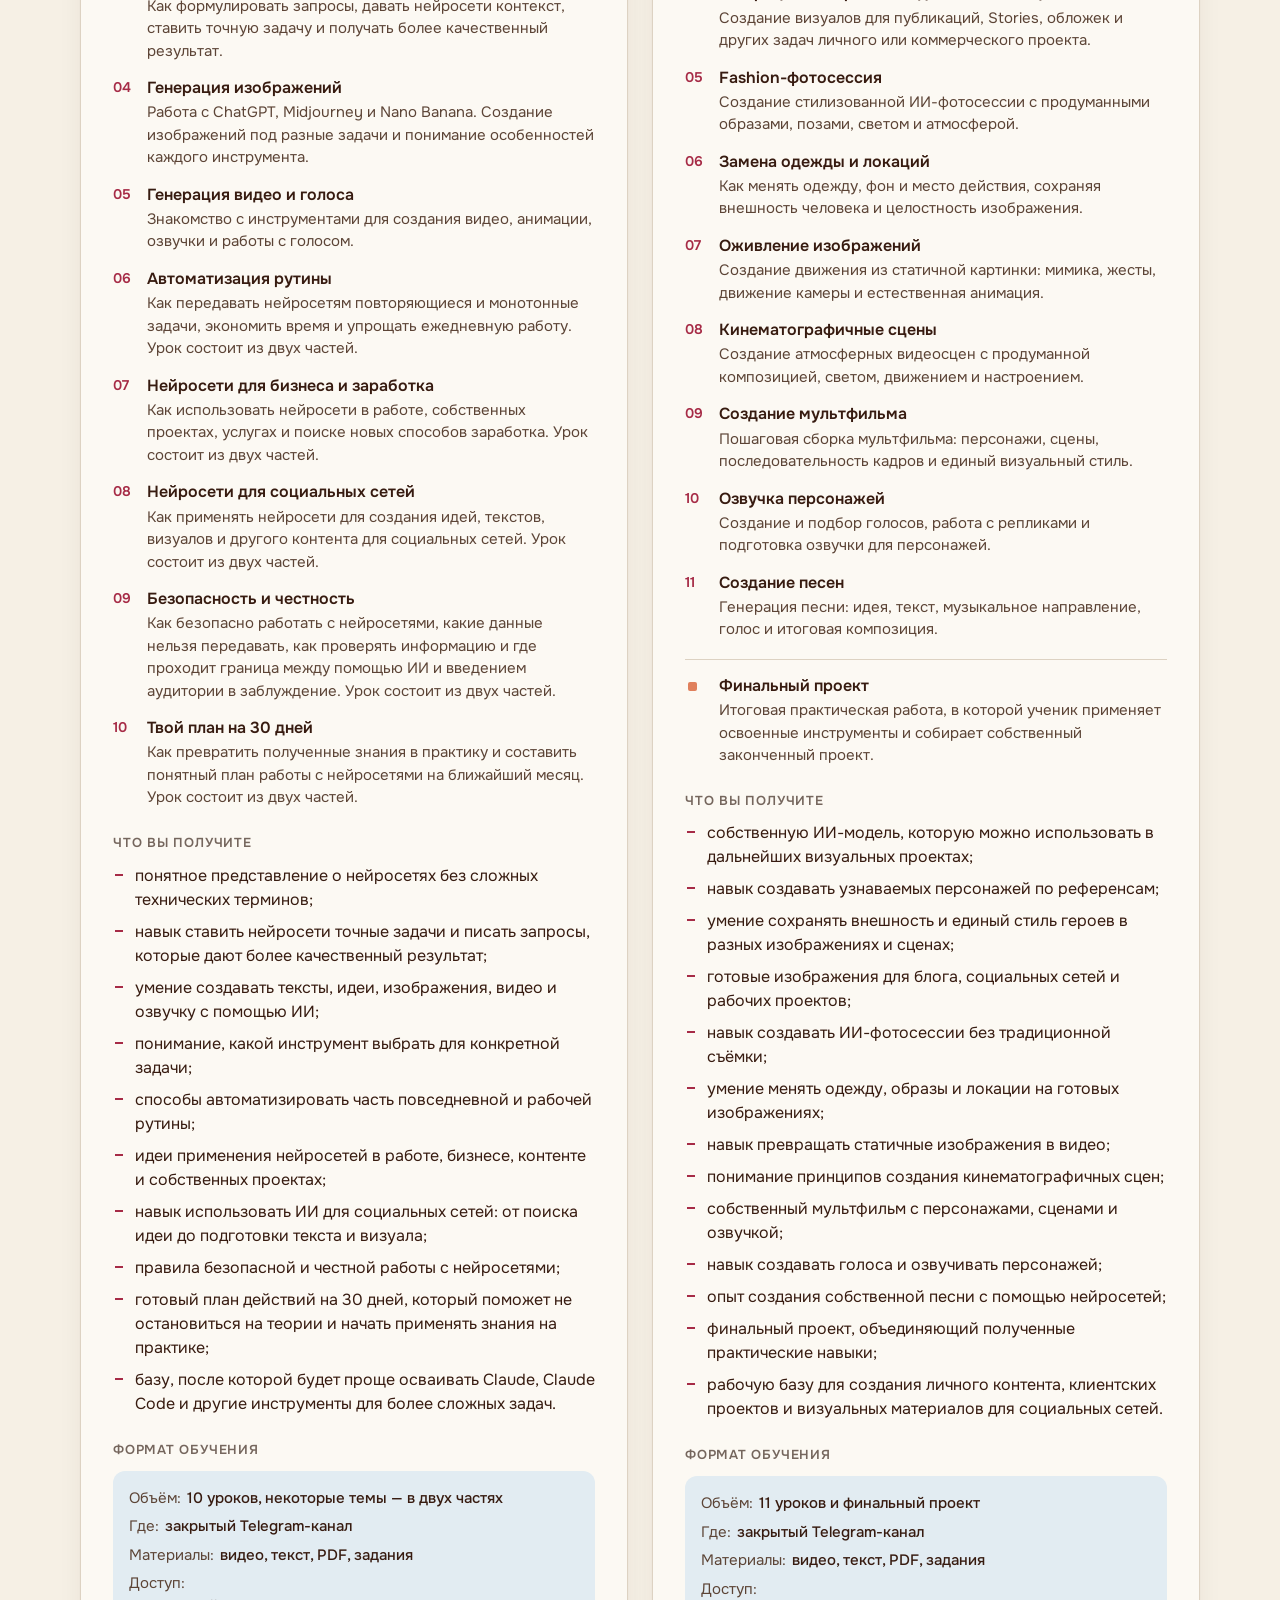
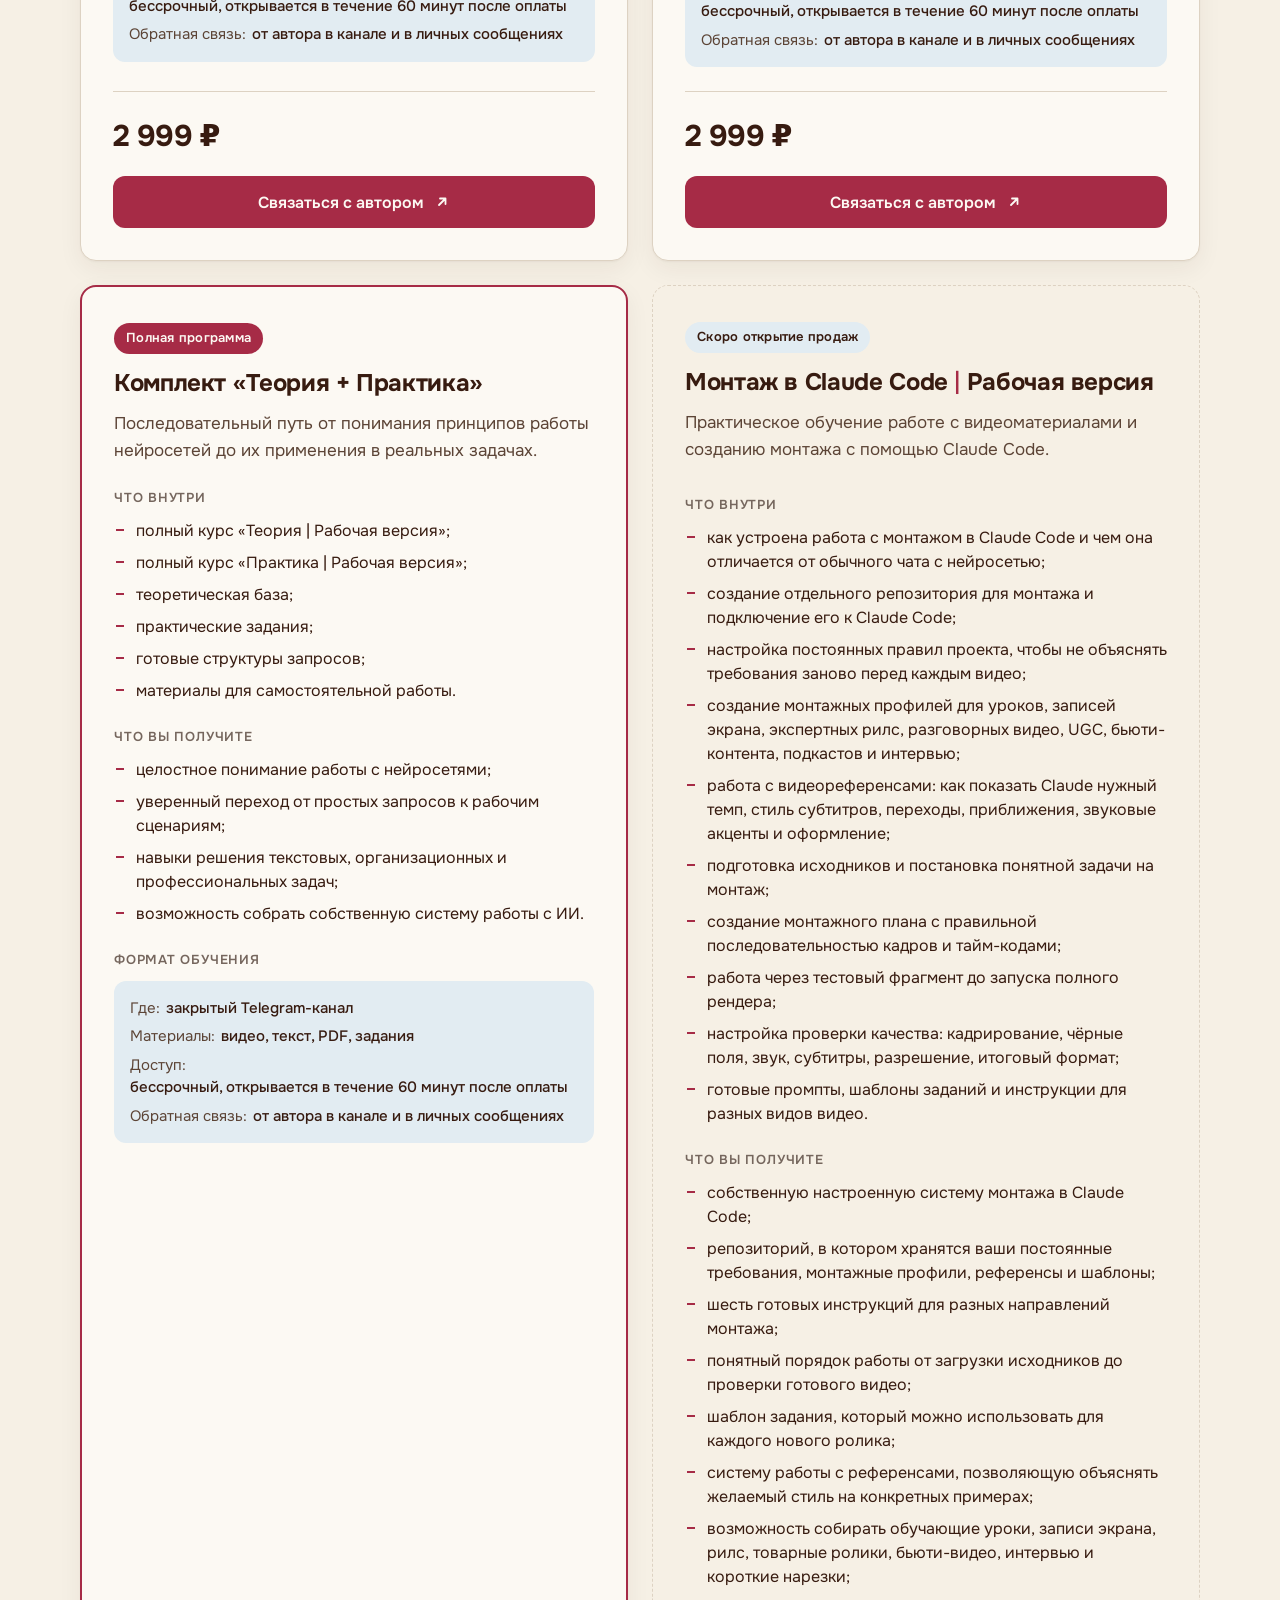
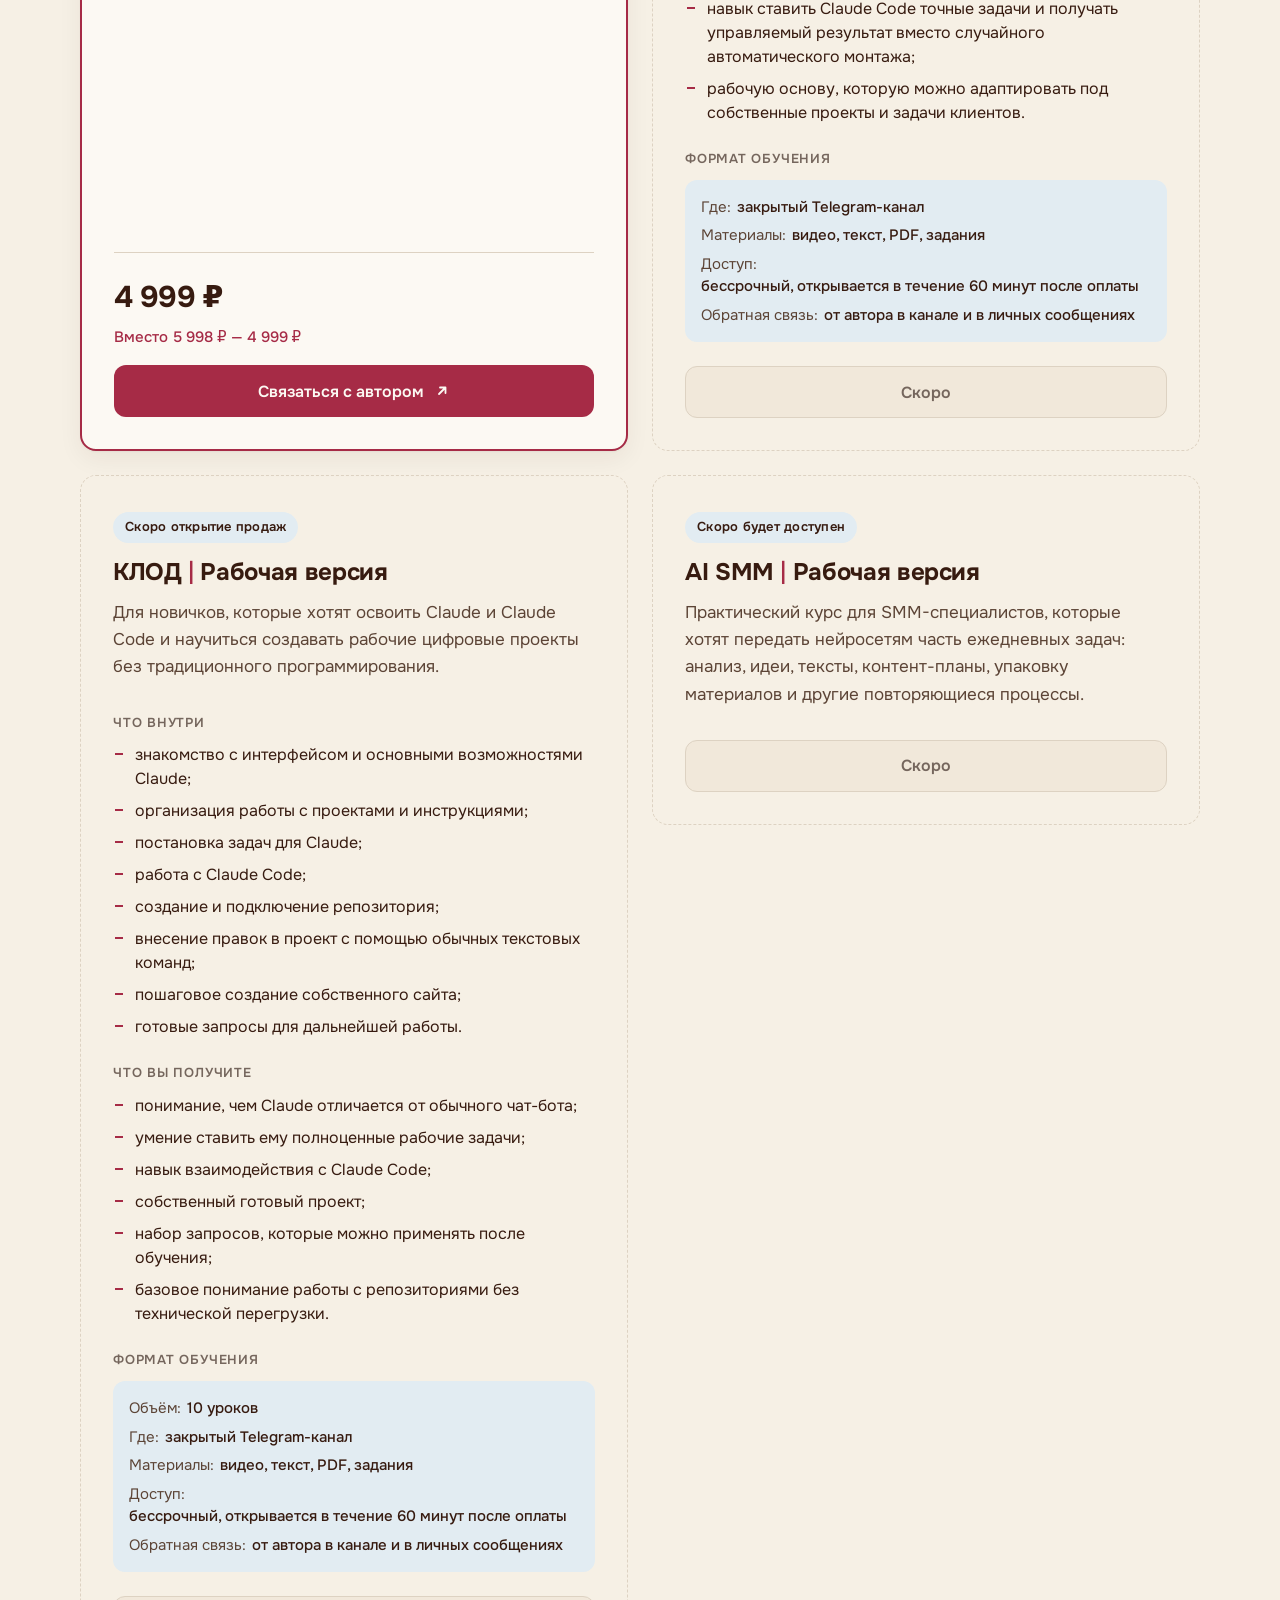
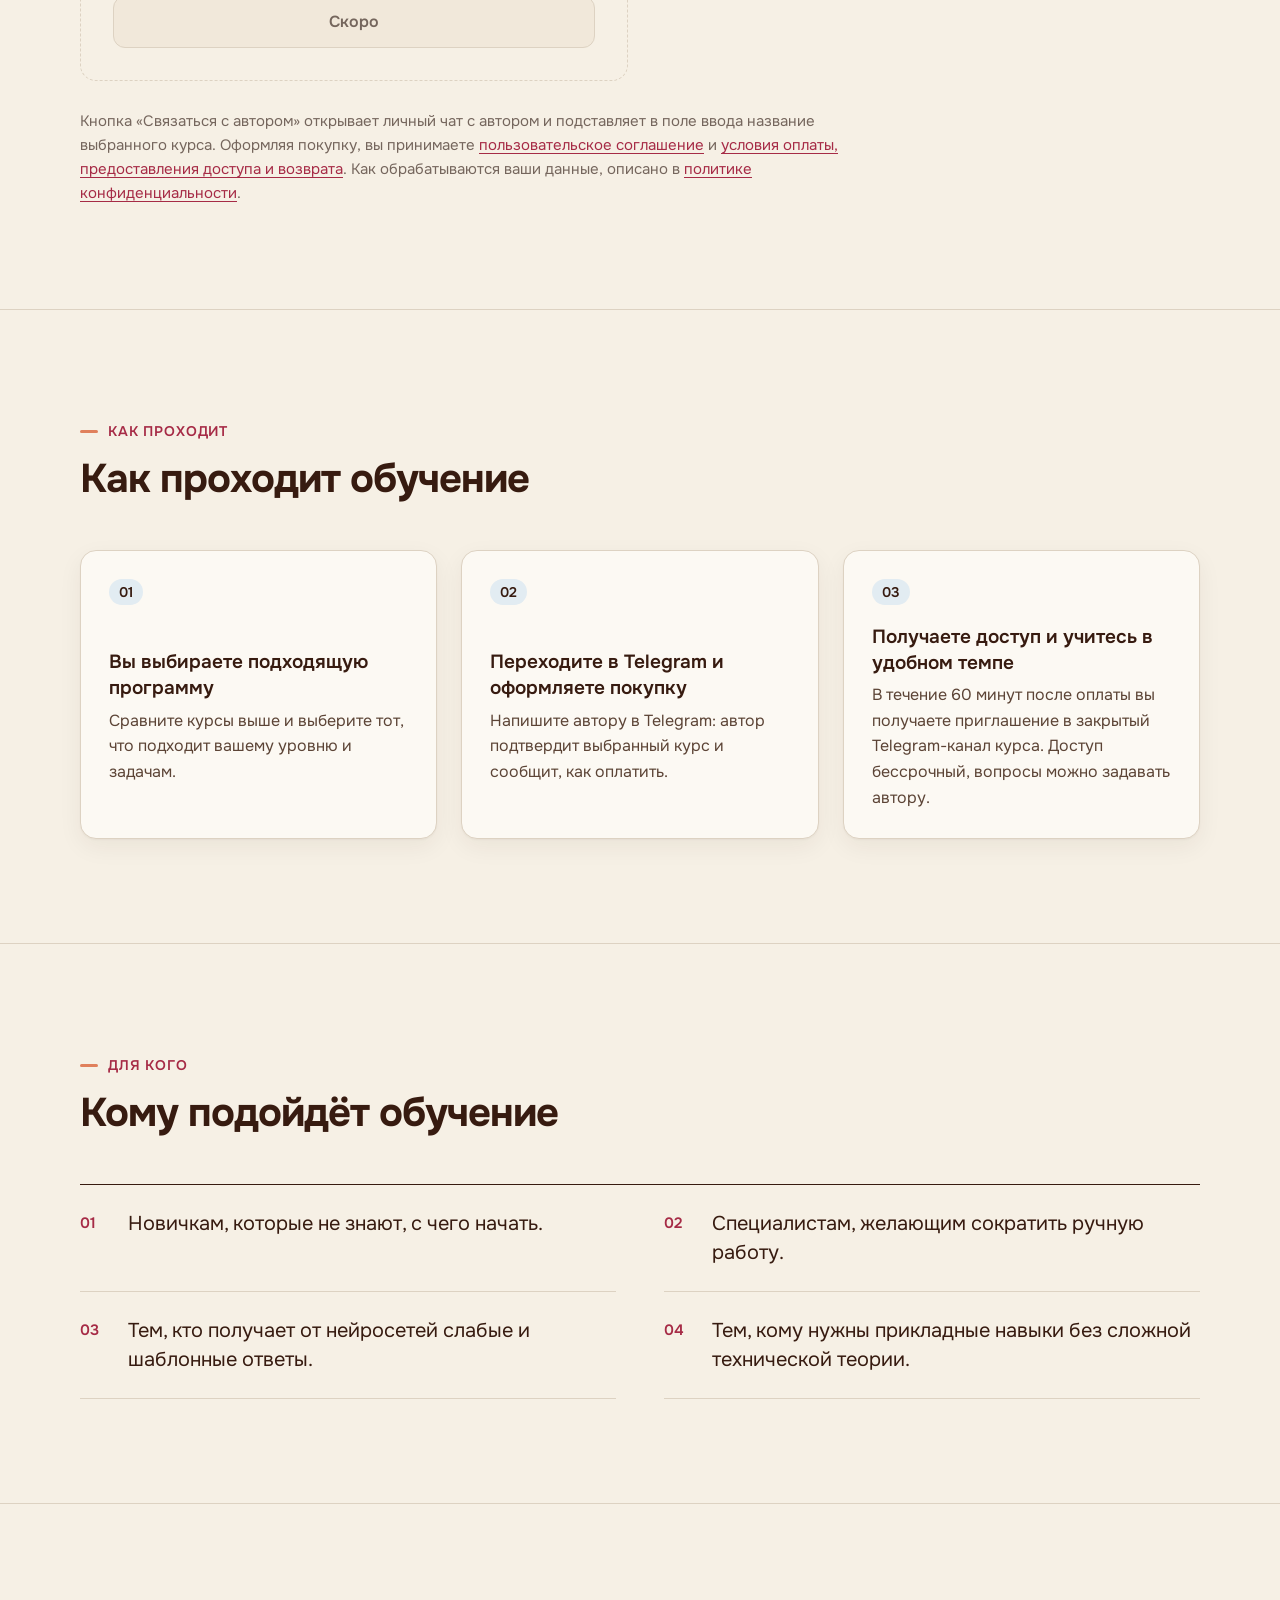
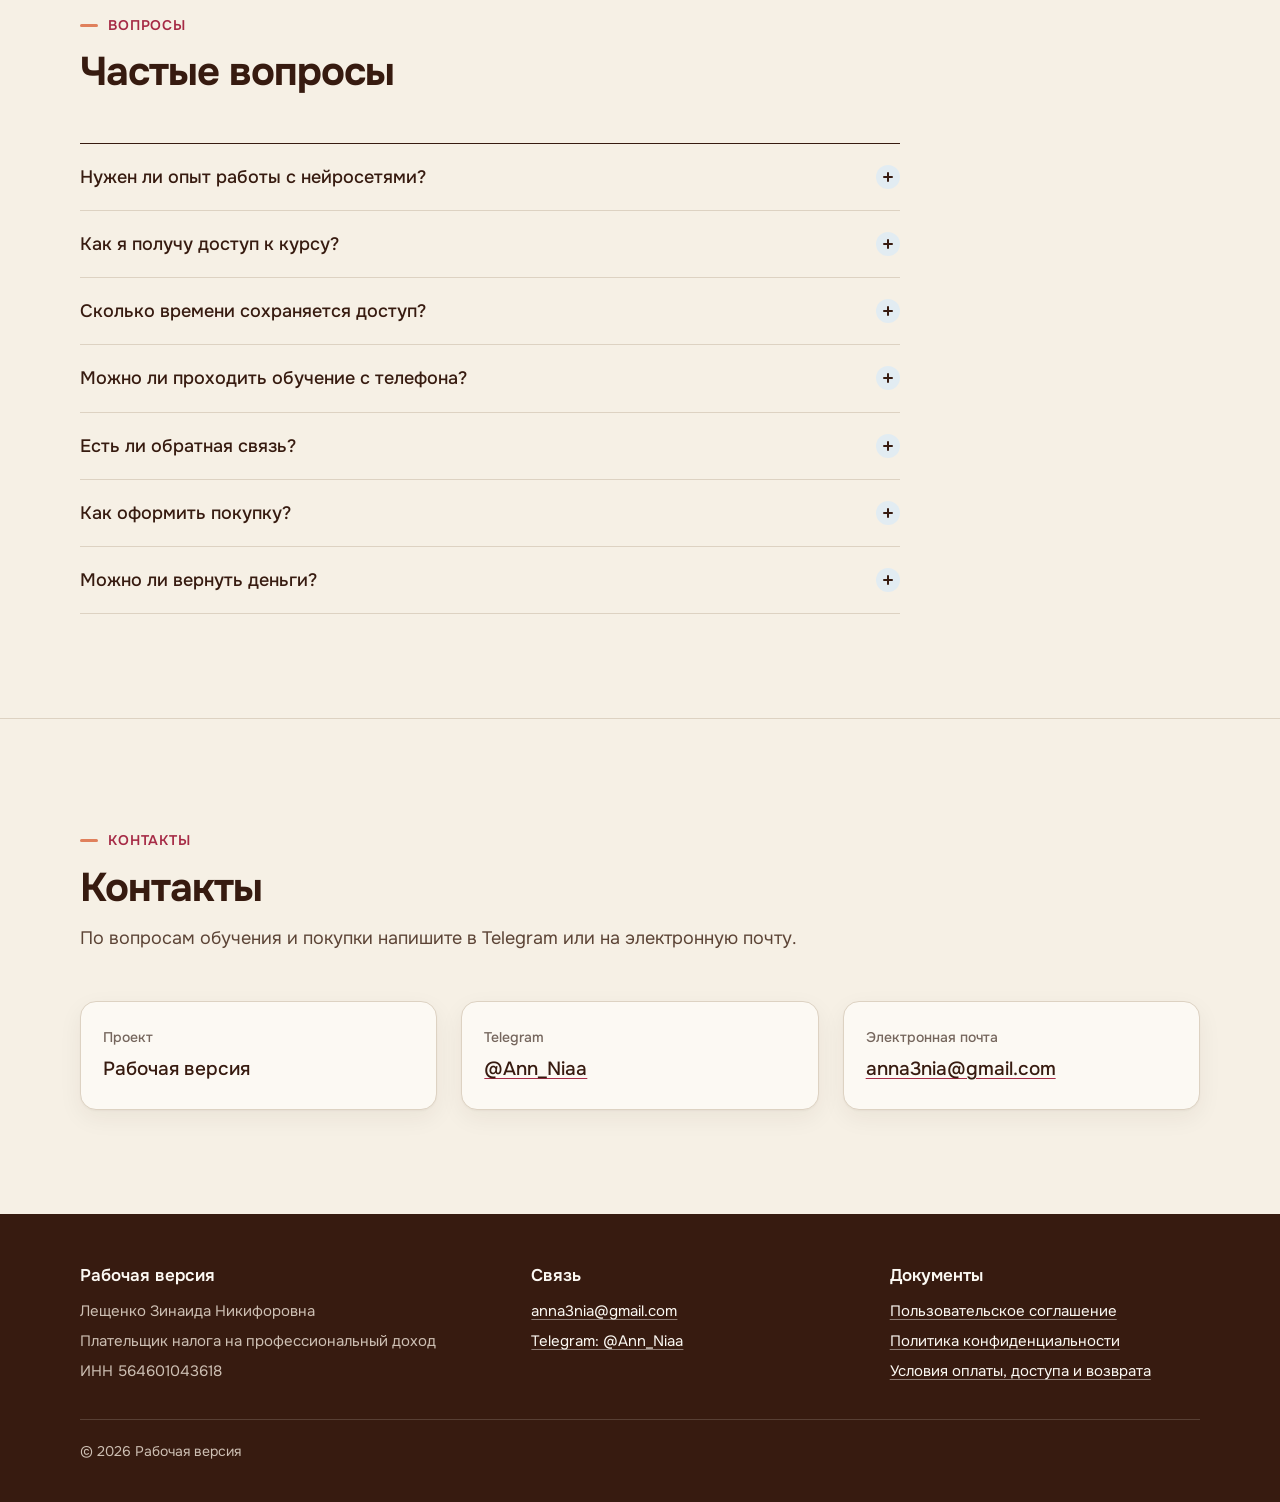
==== commit ee22871b: "Продажи «Монтаж в Claude Code» закрыты: «Скоро открытие продаж» Бейдж «Скоро открытие продаж», неакт" ====
--- a/index.html
+++ b/index.html
@@ -322,7 +322,8 @@
           </article>
 
           <!-- Монтаж в Claude Code -->
-          <article class="course" aria-labelledby="c-video">
+          <article class="course course--soon" aria-labelledby="c-video">
+            <span class="badge badge--muted">Скоро открытие продаж</span>
             <h3 class="course-title" id="c-video">Монтаж в Claude Code <span class="sep">|</span> Рабочая версия</h3>
             <p class="course-for">Практическое обучение работе с видеоматериалами и созданию монтажа с помощью Claude Code.</p>
 
@@ -368,13 +369,7 @@
             </div>
 
             <div class="course-buy">
-              <div class="course-buy-inner">
-                <p class="price"><span class="price-value">1&nbsp;499&nbsp;₽</span></p>
-                <a class="btn btn-primary" href="https://t.me/Ann_Niaa?text=%D0%97%D0%B4%D1%80%D0%B0%D0%B2%D1%81%D1%82%D0%B2%D1%83%D0%B9%D1%82%D0%B5%21%20%D0%A5%D0%BE%D1%87%D1%83%20%D0%BE%D1%84%D0%BE%D1%80%D0%BC%D0%B8%D1%82%D1%8C%20%D0%BA%D1%83%D1%80%D1%81%20%C2%AB%D0%9C%D0%BE%D0%BD%D1%82%D0%B0%D0%B6%20%D0%B2%20Claude%20Code%20%7C%20%D0%A0%D0%B0%D0%B1%D0%BE%D1%87%D0%B0%D1%8F%20%D0%B2%D0%B5%D1%80%D1%81%D0%B8%D1%8F%C2%BB%20%D0%B7%D0%B0%201%20499%20%E2%82%BD." target="_blank" rel="noopener noreferrer" aria-label="Связаться с автором в Telegram: курс «Монтаж в Claude Code | Рабочая версия» (откроется в новой вкладке)">
-                  Связаться с автором
-                  <svg class="btn-arrow" viewBox="0 0 16 16" fill="none" aria-hidden="true"><path d="M5 11 11 5M6 4.5h5.5V10" stroke="currentColor" stroke-width="1.8" stroke-linecap="round" stroke-linejoin="round"/></svg>
-                </a>
-              </div>
+              <button class="btn" type="button" disabled>Скоро</button>
             </div>
           </article>
 
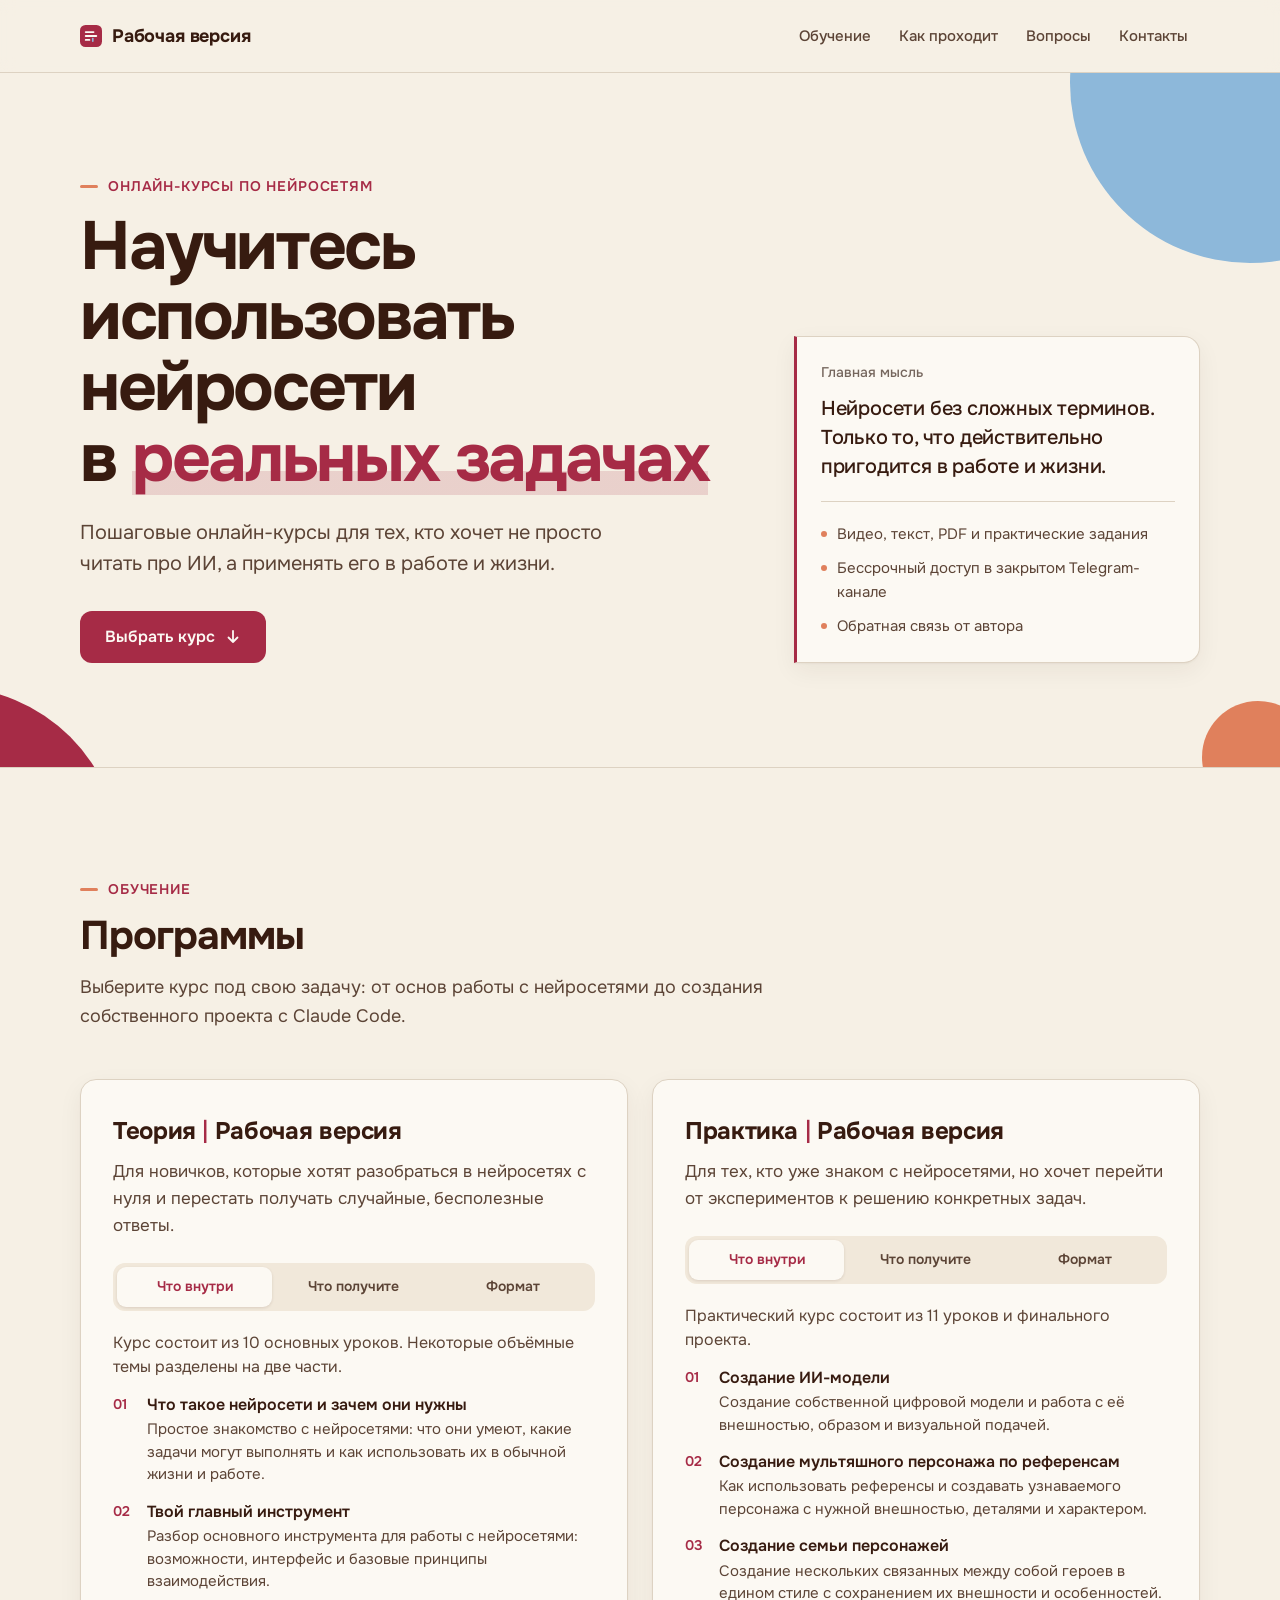
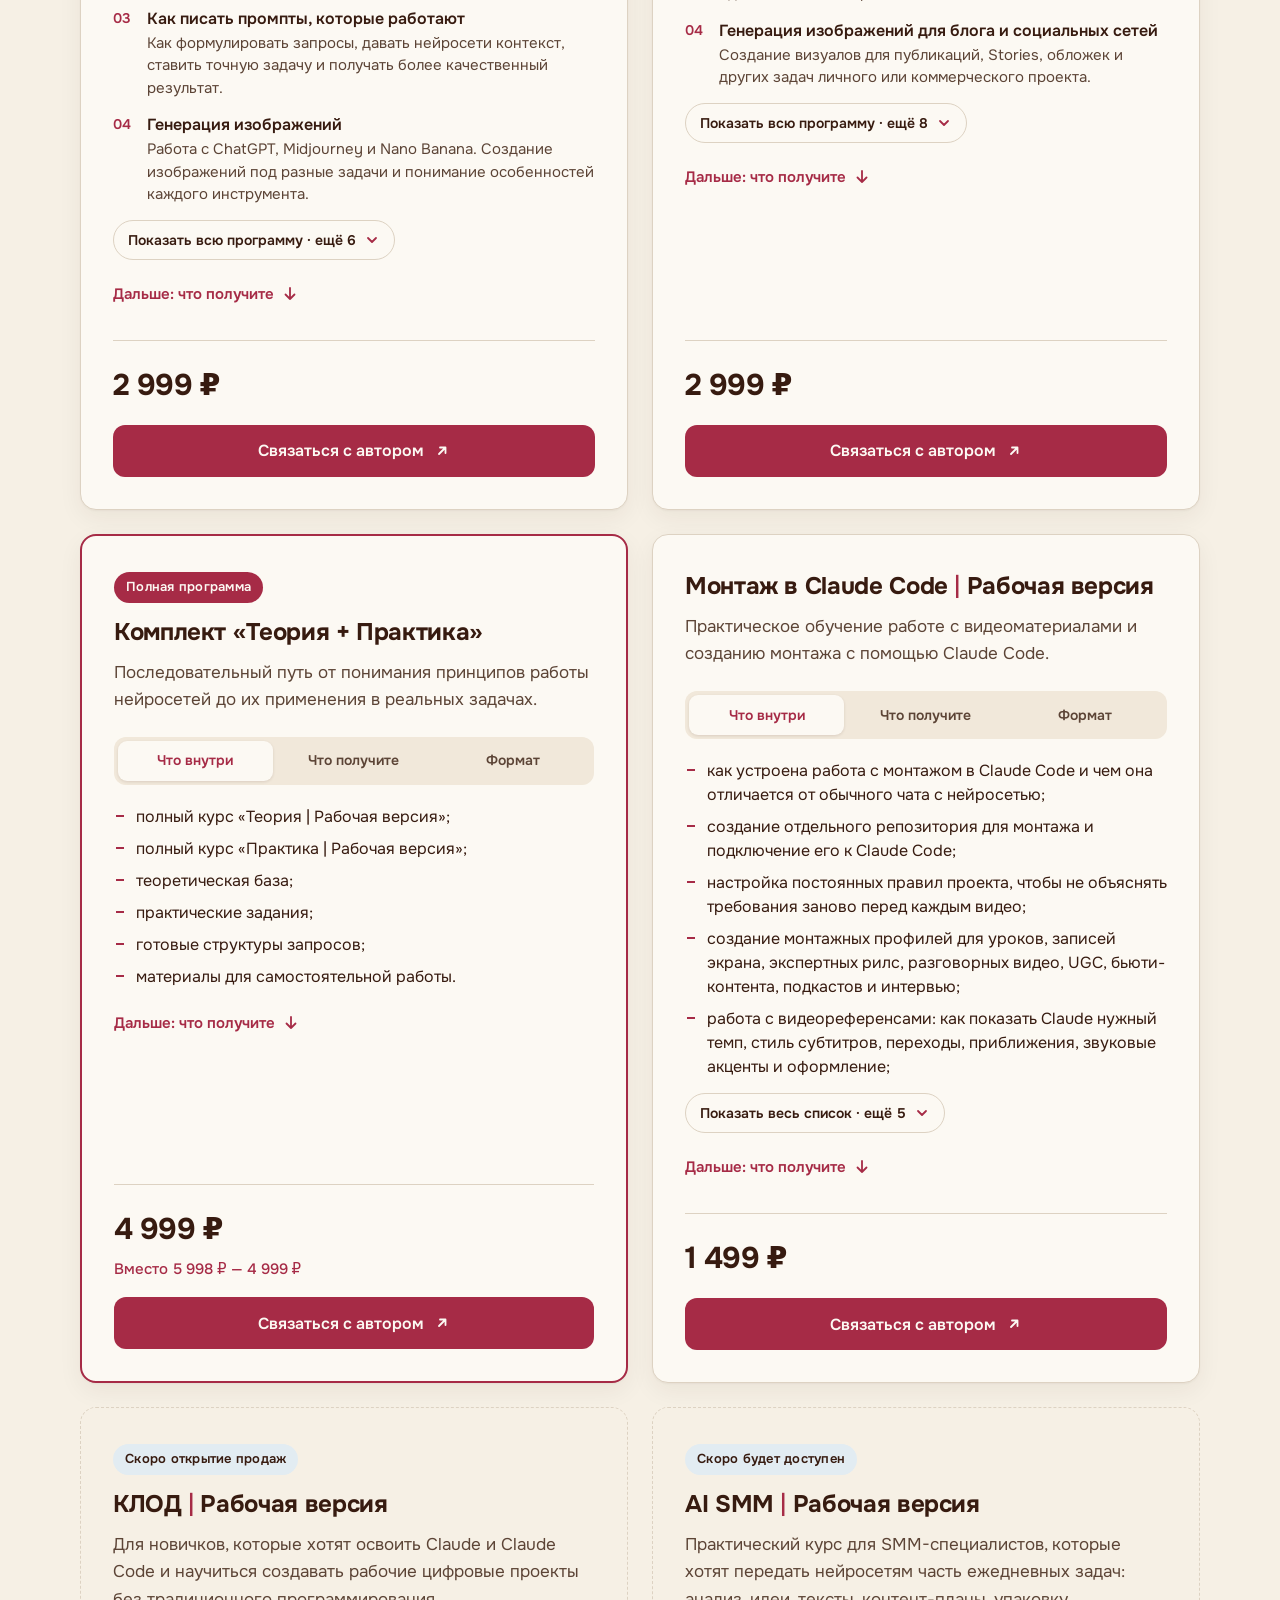
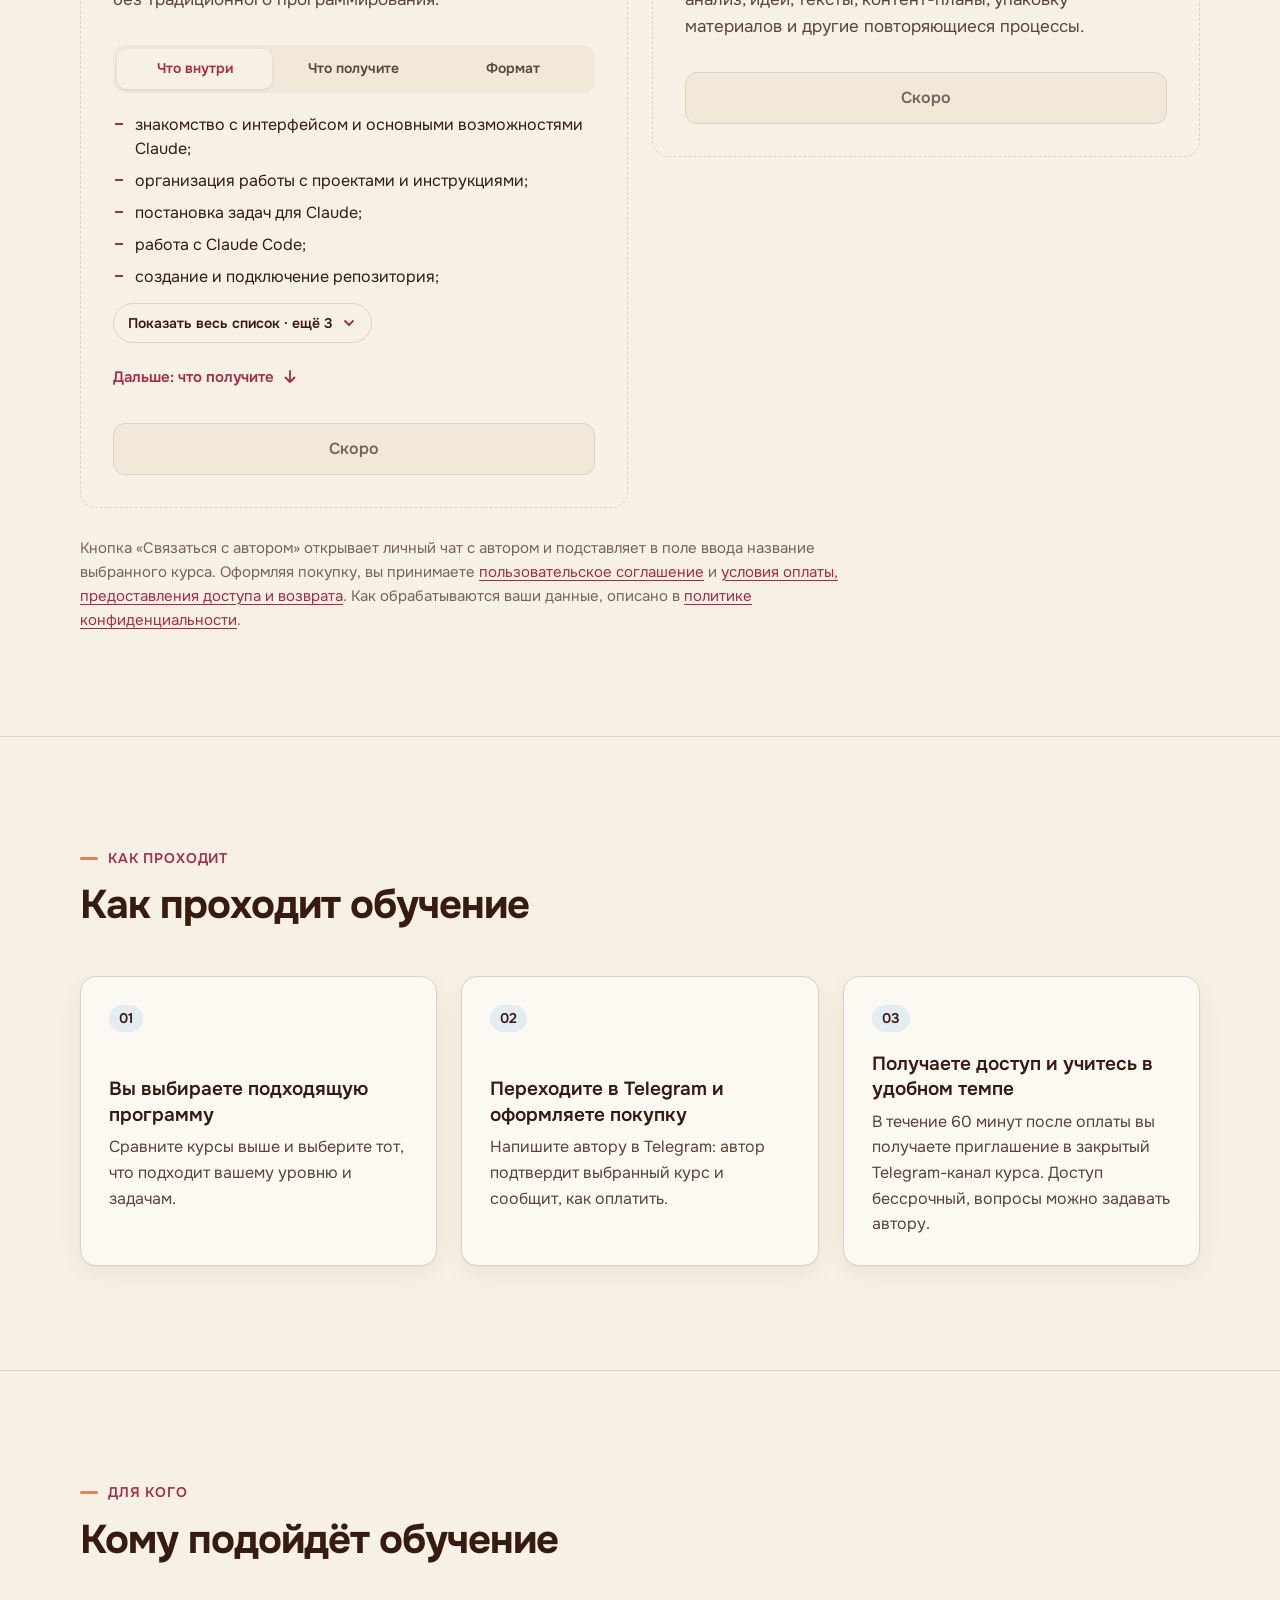
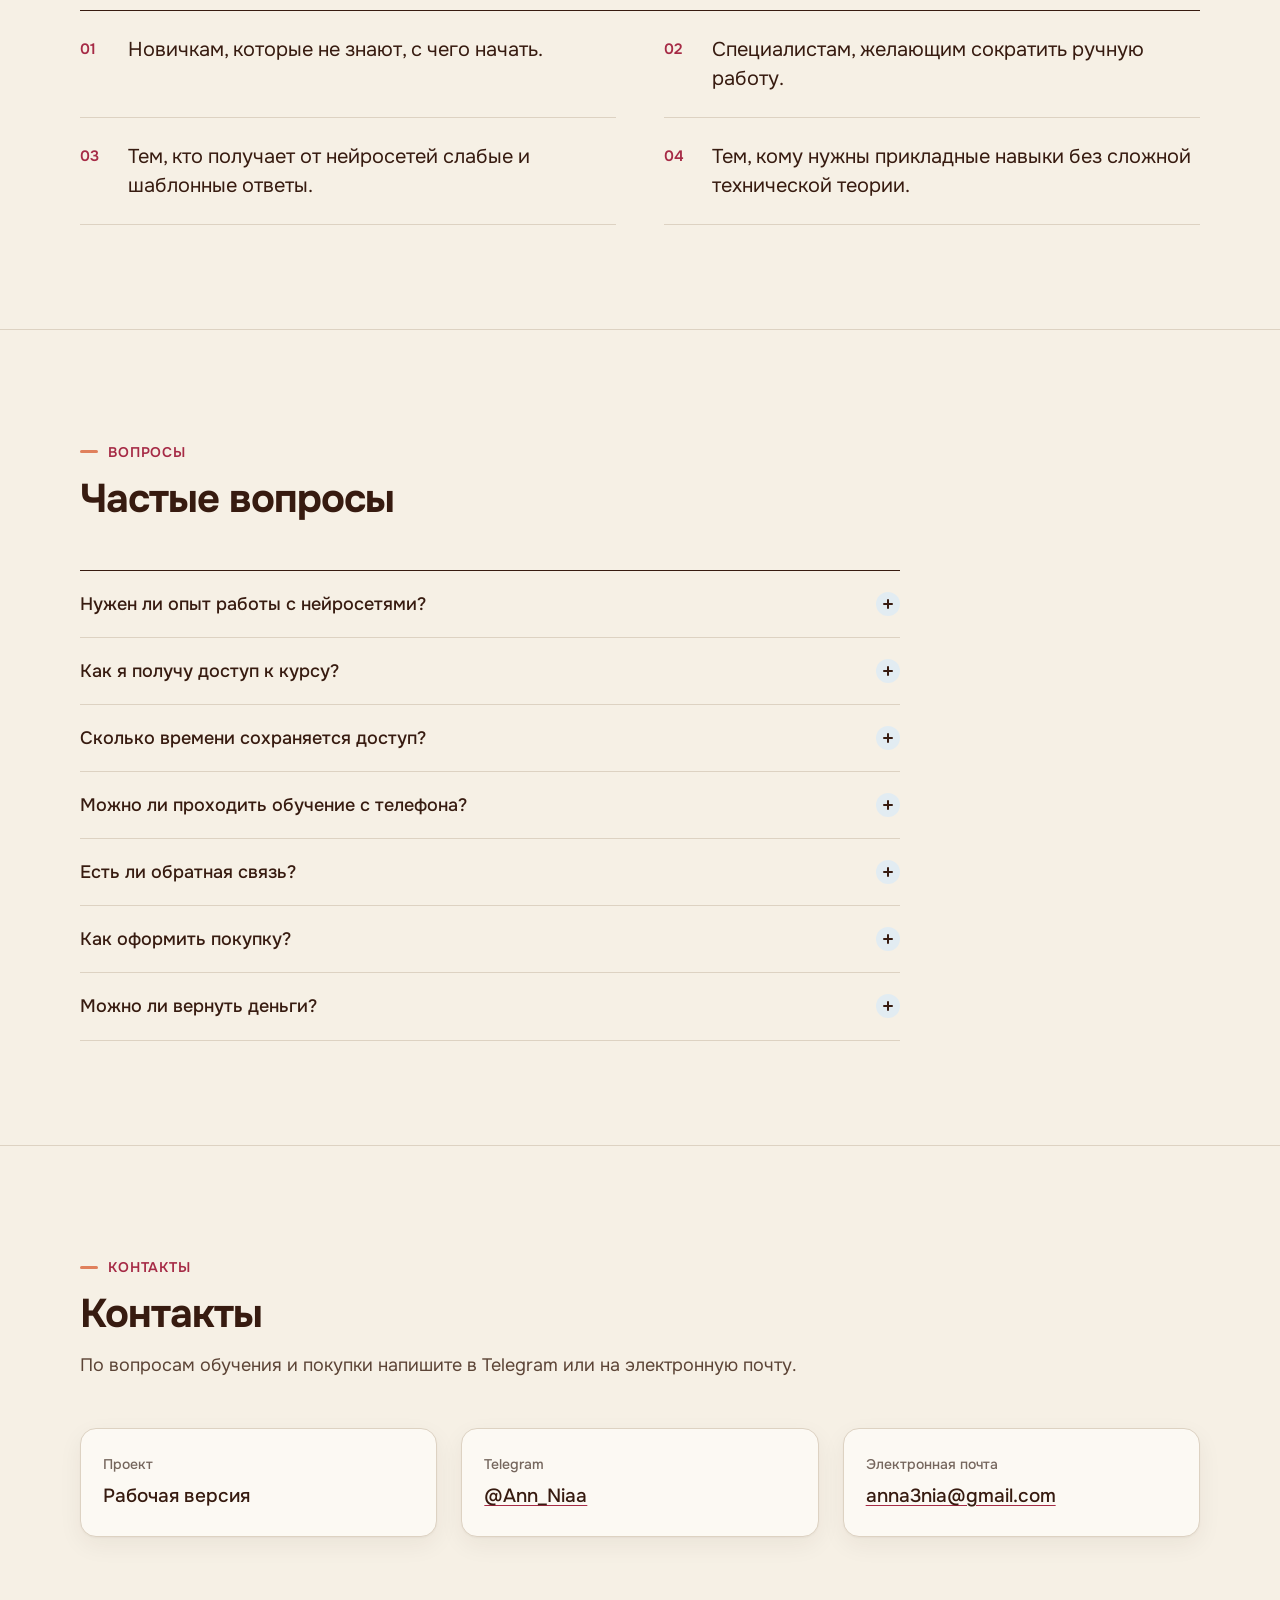
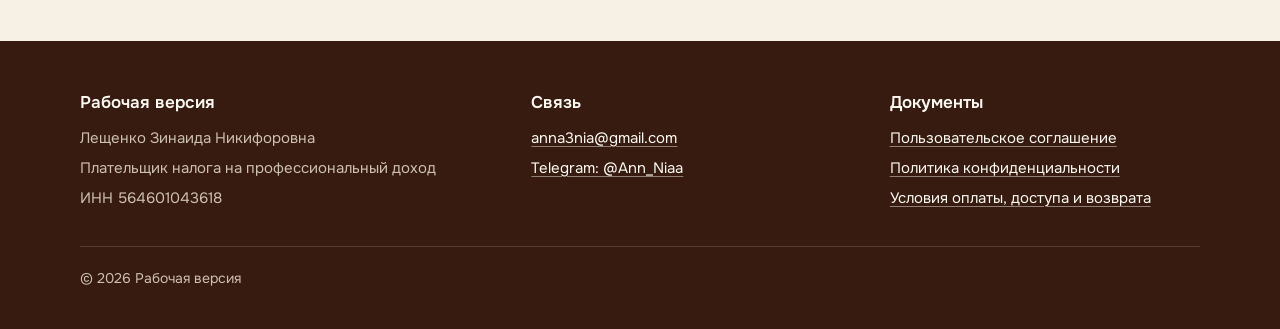
==== commit 3cde2f43: "Открыть продажи «Монтаж в Claude Code» за 1 499 ₽ Co-Authored-By: Claude Opus 5.5 <noreply@anthropic" ====
--- a/index.html
+++ b/index.html
@@ -322,8 +322,7 @@
           </article>
 
           <!-- Монтаж в Claude Code -->
-          <article class="course course--soon" aria-labelledby="c-video">
-            <span class="badge badge--muted">Скоро открытие продаж</span>
+          <article class="course" aria-labelledby="c-video">
             <h3 class="course-title" id="c-video">Монтаж в Claude Code <span class="sep">|</span> Рабочая версия</h3>
             <p class="course-for">Практическое обучение работе с видеоматериалами и созданию монтажа с помощью Claude Code.</p>
 
@@ -369,7 +368,13 @@
             </div>
 
             <div class="course-buy">
-              <button class="btn" type="button" disabled>Скоро</button>
+              <div class="course-buy-inner">
+                <p class="price"><span class="price-value">1&nbsp;499&nbsp;₽</span></p>
+                <a class="btn btn-primary" href="https://t.me/Ann_Niaa?text=%D0%97%D0%B4%D1%80%D0%B0%D0%B2%D1%81%D1%82%D0%B2%D1%83%D0%B9%D1%82%D0%B5%21%20%D0%A5%D0%BE%D1%87%D1%83%20%D0%BE%D1%84%D0%BE%D1%80%D0%BC%D0%B8%D1%82%D1%8C%20%D0%BA%D1%83%D1%80%D1%81%20%C2%AB%D0%9C%D0%BE%D0%BD%D1%82%D0%B0%D0%B6%20%D0%B2%20Claude%20Code%20%7C%20%D0%A0%D0%B0%D0%B1%D0%BE%D1%87%D0%B0%D1%8F%20%D0%B2%D0%B5%D1%80%D1%81%D0%B8%D1%8F%C2%BB%20%D0%B7%D0%B0%201%20499%20%E2%82%BD." target="_blank" rel="noopener noreferrer" aria-label="Связаться с автором в Telegram: курс «Монтаж в Claude Code | Рабочая версия» (откроется в новой вкладке)">
+                  Связаться с автором
+                  <svg class="btn-arrow" viewBox="0 0 16 16" fill="none" aria-hidden="true"><path d="M5 11 11 5M6 4.5h5.5V10" stroke="currentColor" stroke-width="1.8" stroke-linecap="round" stroke-linejoin="round"/></svg>
+                </a>
+              </div>
             </div>
           </article>
 
--- a/assets/styles.css
+++ b/assets/styles.css
@@ -91,6 +91,7 @@
   --footer-link-underline: rgba(252, 249, 243, 0.45);
   --shadow-card: 0 1px 2px rgba(55, 27, 16, 0.04), 0 8px 24px rgba(55, 27, 16, 0.06);
   --shadow-menu: 0 12px 24px rgba(55, 27, 16, 0.08);
+  --shadow-tab: 0 1px 3px rgba(55, 27, 16, 0.12);
   --shadow-card-hover: 0 2px 4px rgba(55, 27, 16, 0.05), 0 16px 32px rgba(55, 27, 16, 0.1);
   --color-border-strong: #C7B49D;
   --color-primary-marker: rgba(166, 43, 70, 0.16);
@@ -1544,3 +1545,215 @@
     --rise-from: 12px;
   }
 }
+
+/* ---------- Вкладки в карточках курсов ---------- */
+
+.visually-hidden {
+  position: absolute;
+  width: 1px;
+  height: 1px;
+  margin: -1px;
+  padding: 0;
+  overflow: hidden;
+  clip: rect(0 0 0 0);
+  white-space: nowrap;
+  border: 0;
+}
+
+.course-tabs {
+  margin-top: 24px;
+}
+
+.course-tabs-nav {
+  display: grid;
+  grid-template-columns: repeat(3, minmax(0, 1fr));
+  gap: 4px;
+  padding: 4px;
+  border-radius: 12px;
+  background: var(--color-surface-warm);
+}
+
+.course-tab {
+  min-height: 40px;
+  padding: 6px 8px;
+  border: 0;
+  border-radius: 9px;
+  background: transparent;
+  color: var(--color-text-secondary);
+  font: inherit;
+  font-size: 14px;
+  font-weight: 600;
+  line-height: 1.25;
+  cursor: pointer;
+  transition: background-color 0.2s ease, color 0.2s ease, box-shadow 0.2s ease;
+}
+
+.course-tab:hover {
+  color: var(--color-text);
+}
+
+.course-tab[aria-selected="true"] {
+  background: var(--color-surface);
+  color: var(--color-primary);
+  box-shadow: var(--shadow-tab);
+}
+
+.course-tab:focus-visible {
+  outline-offset: 1px;
+}
+
+.course--soon .course-tab[aria-selected="true"] {
+  background: var(--color-background);
+}
+
+.course-tabs-panels {
+  position: relative;
+}
+
+.course-tabs-panels.is-animating {
+  overflow: hidden;
+  transition: height 420ms var(--ease-out);
+}
+
+.course-tabs .course-panel {
+  margin-top: 0;
+  padding-top: 20px;
+}
+
+.course-tabs .course-panel[hidden] {
+  display: none;
+}
+
+.course-next {
+  display: flex;
+  width: fit-content;
+  align-items: center;
+  gap: 8px;
+  min-height: 44px;
+  margin-top: 12px;
+  padding: 8px 0;
+  border: 0;
+  background: none;
+  color: var(--color-primary);
+  font: inherit;
+  font-size: 15px;
+  font-weight: 600;
+  cursor: pointer;
+}
+
+.course-next:hover {
+  color: var(--color-primary-hover);
+}
+
+.course-next-arrow {
+  width: 16px;
+  height: 16px;
+  flex: none;
+}
+
+@keyframes panel-in-up {
+  from {
+    opacity: 0;
+    transform: translate3d(0, 24px, 0);
+  }
+  to {
+    opacity: 1;
+    transform: none;
+  }
+}
+
+@keyframes panel-in-down {
+  from {
+    opacity: 0;
+    transform: translate3d(0, -16px, 0);
+  }
+  to {
+    opacity: 1;
+    transform: none;
+  }
+}
+
+@media (prefers-reduced-motion: no-preference) {
+  .course-panel.is-entering {
+    animation: panel-in-up 420ms var(--ease-out) both;
+  }
+
+  .course-panel.is-entering-back {
+    animation: panel-in-down 380ms var(--ease-out) both;
+  }
+
+  .course-next-arrow {
+    transition: transform 0.2s var(--ease-out);
+  }
+
+  .course-next:hover .course-next-arrow {
+    transform: translate3d(0, 3px, 0);
+  }
+}
+
+@media (max-width: 760px) {
+  @keyframes panel-in-up {
+    from {
+      opacity: 0;
+      transform: translate3d(0, 14px, 0);
+    }
+    to {
+      opacity: 1;
+      transform: none;
+    }
+  }
+}
+
+/* ---------- Сворачиваемые списки в карточках ---------- */
+
+.list-toggle {
+  display: inline-flex;
+  align-items: center;
+  gap: 8px;
+  min-height: 40px;
+  margin-top: 14px;
+  padding: 8px 14px;
+  border: 1px solid var(--color-border);
+  border-radius: 999px;
+  background: var(--color-surface);
+  color: var(--color-text);
+  font: inherit;
+  font-size: 14px;
+  font-weight: 600;
+  line-height: 1.3;
+  text-align: left;
+  cursor: pointer;
+  transition: border-color 0.2s ease, background-color 0.2s ease;
+}
+
+.list-toggle:hover {
+  border-color: var(--color-border-strong);
+  background: var(--color-secondary-soft);
+}
+
+.list-toggle-icon {
+  width: 16px;
+  height: 16px;
+  flex: none;
+  color: var(--color-primary);
+}
+
+.list-toggle[aria-expanded="true"] .list-toggle-icon {
+  transform: rotate(180deg);
+}
+
+.course--soon .list-toggle {
+  background: var(--color-background);
+}
+
+@media (prefers-reduced-motion: no-preference) {
+  .list-toggle-icon {
+    transition: transform 0.25s var(--ease-out);
+  }
+
+  .lesson-list li.is-revealed,
+  .check-list li.is-revealed {
+    --rise-from: 8px;
+    animation: rise-in 420ms var(--ease-out) backwards;
+  }
+}
